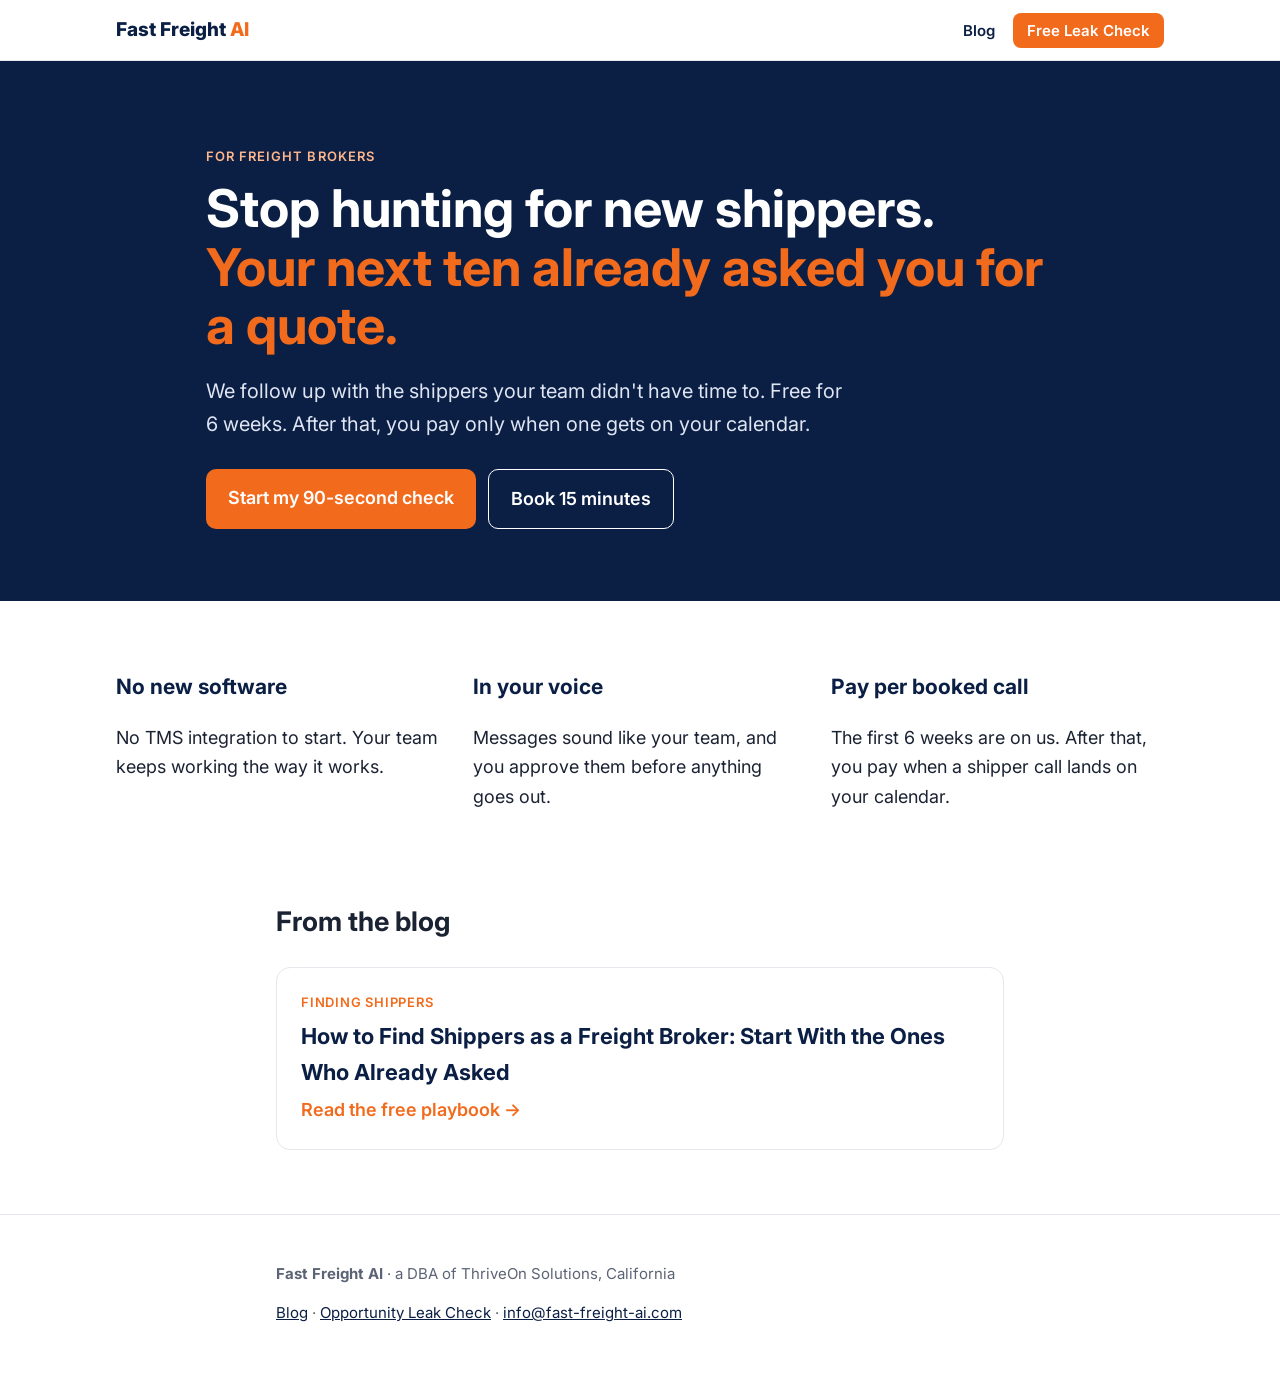
==== index.html @ fddb3cd6 "Add home page" ====
<!doctype html>
<html lang="en"><head>
<meta charset="utf-8"><meta name="viewport" content="width=device-width,initial-scale=1">
<title>Fast Freight AI | Win back the shippers who already asked</title>
<meta name="description" content="Stop hunting for new shippers. Fast Freight AI follows up with the quotes your team didn't have time to. Free for 6 weeks.">
<link rel="canonical" href="https://fast-freight-ai.com/">
<meta property="og:title" content="Fast Freight AI | Win back the shippers who already asked"><meta property="og:description" content="Stop hunting for new shippers. Fast Freight AI follows up with the quotes your team didn't have time to. Free for 6 weeks.">
<meta property="og:url" content="https://fast-freight-ai.com/"><meta property="og:type" content="website">
<meta property="og:image" content="https://fast-freight-ai.com/img/adriana-headshot.jpg">
<link rel="preconnect" href="https://fonts.googleapis.com"><link rel="preconnect" href="https://fonts.gstatic.com" crossorigin>
<link href="https://fonts.googleapis.com/css2?family=Inter:wght@400;600;800&display=swap" rel="stylesheet">
<link rel="stylesheet" href="/assets/style.css">
<script type="application/ld+json">{"@context": "https://schema.org", "@type": "Organization", "name": "Fast Freight AI", "legalName": "ThriveOn Solutions", "url": "https://fast-freight-ai.com", "email": "info@fast-freight-ai.com"}</script>
</head><body>
<header class="nav"><div class="wrap nav-in">
<a class="brand" href="/">Fast Freight <span>AI</span></a>
<nav><a href="/blog/">Blog</a><a class="btn-sm" href="https://recovery-challenge-prop.netlify.app/?utm_source=site&utm_medium=organic&utm_campaign=nav">Free Leak Check</a></nav>
</div></header>
<main>
<section class="hero"><div class="wrap">
<p class="eyebrow">For freight brokers</p>
<h1>Stop hunting for new shippers.<br><span>Your next ten already asked you for a quote.</span></h1>
<p class="lead">We follow up with the shippers your team didn't have time to. Free for 6 weeks. After that, you pay only when one gets on your calendar.</p>
<div class="ctas"><a class="btn" href="https://recovery-challenge-prop.netlify.app/?utm_source=site&utm_medium=organic&utm_campaign=home-hero">Start my 90-second check</a>
<a class="btn ghost" href="https://calendly.com/fast-freight-ai/15-min-freight-recovery-call-fast-freight-ai">Book 15 minutes</a></div>
</div></section>
<section class="wrap three">
<div><h3>No new software</h3><p>No TMS integration to start. Your team keeps working the way it works.</p></div>
<div><h3>In your voice</h3><p>Messages sound like your team, and you approve them before anything goes out.</p></div>
<div><h3>Pay per booked call</h3><p>The first 6 weeks are on us. After that, you pay when a shipper call lands on your calendar.</p></div>
</section>
<section class="wrap latest"><h2>From the blog</h2>
<a class="card" href="/blog/how-to-find-shippers-freight-broker/"><p class="tag">Finding shippers</p><h2>How to Find Shippers as a Freight Broker: Start With the Ones Who Already Asked</h2><span>Read the free playbook →</span></a>
</section></main>
<footer class="foot"><div class="wrap">
<p><strong>Fast Freight AI</strong> · a DBA of ThriveOn Solutions, California</p>
<p><a href="/blog/">Blog</a> · <a href="https://recovery-challenge-prop.netlify.app/?utm_source=site&utm_medium=organic&utm_campaign=footer">Opportunity Leak Check</a> · <a href="mailto:info@fast-freight-ai.com">info@fast-freight-ai.com</a></p>
</div></footer>
</body></html>
---- assets/style.css ----
:root{--navy:#0b1f45;--orange:#f26b1d;--ink:#1b2333;--muted:#5b6475;--line:#e6e8ee;--bg:#fff;--soft:#f6f7fa}
*{box-sizing:border-box}body{margin:0;font-family:Inter,system-ui,sans-serif;color:var(--ink);background:var(--bg);line-height:1.65;font-size:18px}
a{color:var(--navy)}.wrap{max-width:760px;margin:0 auto;padding:0 16px}
.nav{border-bottom:1px solid var(--line);background:#fff;position:sticky;top:0;z-index:5}.nav-in{display:flex;justify-content:space-between;align-items:center;height:60px;max-width:1080px}
.brand{font-weight:800;text-decoration:none;color:var(--navy);font-size:19px}.brand span{color:var(--orange)}
nav a{margin-left:18px;text-decoration:none;font-weight:600;font-size:15px}.btn-sm{background:var(--orange);color:#fff!important;padding:8px 14px;border-radius:8px}
.hero{background:var(--navy);color:#fff;padding:72px 0}.hero .wrap{max-width:900px}.hero h1{font-size:clamp(30px,5vw,52px);line-height:1.12;margin:.2em 0}.hero h1 span{color:var(--orange)}
.hero.small{background:none;color:var(--ink);padding:48px 0 16px}.hero.small h1{font-size:38px}
.eyebrow{text-transform:uppercase;letter-spacing:.08em;font-size:13px;font-weight:600;color:#ffb68a}.lead{font-size:20px;max-width:640px;color:#dfe5f2}
.ctas{margin-top:28px;display:flex;gap:12px;flex-wrap:wrap}.btn{background:var(--orange);color:#fff;text-decoration:none;font-weight:600;padding:14px 22px;border-radius:10px}.btn.ghost{background:transparent;border:1.5px solid #fff}
.three{display:grid;grid-template-columns:repeat(auto-fit,minmax(200px,1fr));gap:24px;padding:48px 16px;max-width:1080px}.three h3{color:var(--navy);margin-bottom:4px}
.latest{padding-bottom:64px}.cards{padding:16px 0 64px}.card{display:block;border:1px solid var(--line);border-radius:14px;padding:24px;text-decoration:none;color:var(--ink);margin-top:16px}.card:hover{border-color:var(--orange)}
.card h2{font-size:22px;color:var(--navy);margin:.2em 0}.card span{color:var(--orange);font-weight:600}.tag{color:var(--orange);font-weight:600;font-size:13px;text-transform:uppercase;letter-spacing:.06em;margin:0}
.article{padding:32px 16px 64px}.article h1{font-size:clamp(28px,4.5vw,42px);line-height:1.15;color:var(--navy)}.article h2{color:var(--navy);margin-top:2em;font-size:26px}
.crumbs{font-size:14px;color:var(--muted)}.crumbs a{color:var(--muted)}
.byline{display:flex;gap:12px;align-items:center;font-size:15px;color:var(--muted);margin-bottom:28px}.byline img{border-radius:50%}
blockquote{margin:1em 0;padding:14px 18px;background:var(--soft);border-left:4px solid var(--orange);border-radius:0 10px 10px 0}blockquote p{margin:.35em 0}
.table-wrap{overflow-x:auto;margin:1em 0}table{border-collapse:collapse;width:100%;font-size:16px}th,td{border-bottom:1px solid var(--line);padding:10px;text-align:left;vertical-align:top}th{background:var(--soft);color:var(--navy)}
hr{border:0;border-top:1px solid var(--line);margin:40px 0}
.author{display:flex;gap:20px;align-items:flex-start;background:var(--soft);border-radius:14px;padding:24px;margin-top:40px}.author img{border-radius:50%;flex-shrink:0}.label{font-weight:600;color:var(--orange);margin:0;font-size:14px;text-transform:uppercase}
.foot{border-top:1px solid var(--line);padding:32px 0;font-size:15px;color:var(--muted)}
@media(max-width:560px){body{font-size:17px}.author{flex-direction:column}nav a:not(.btn-sm){display:none}}
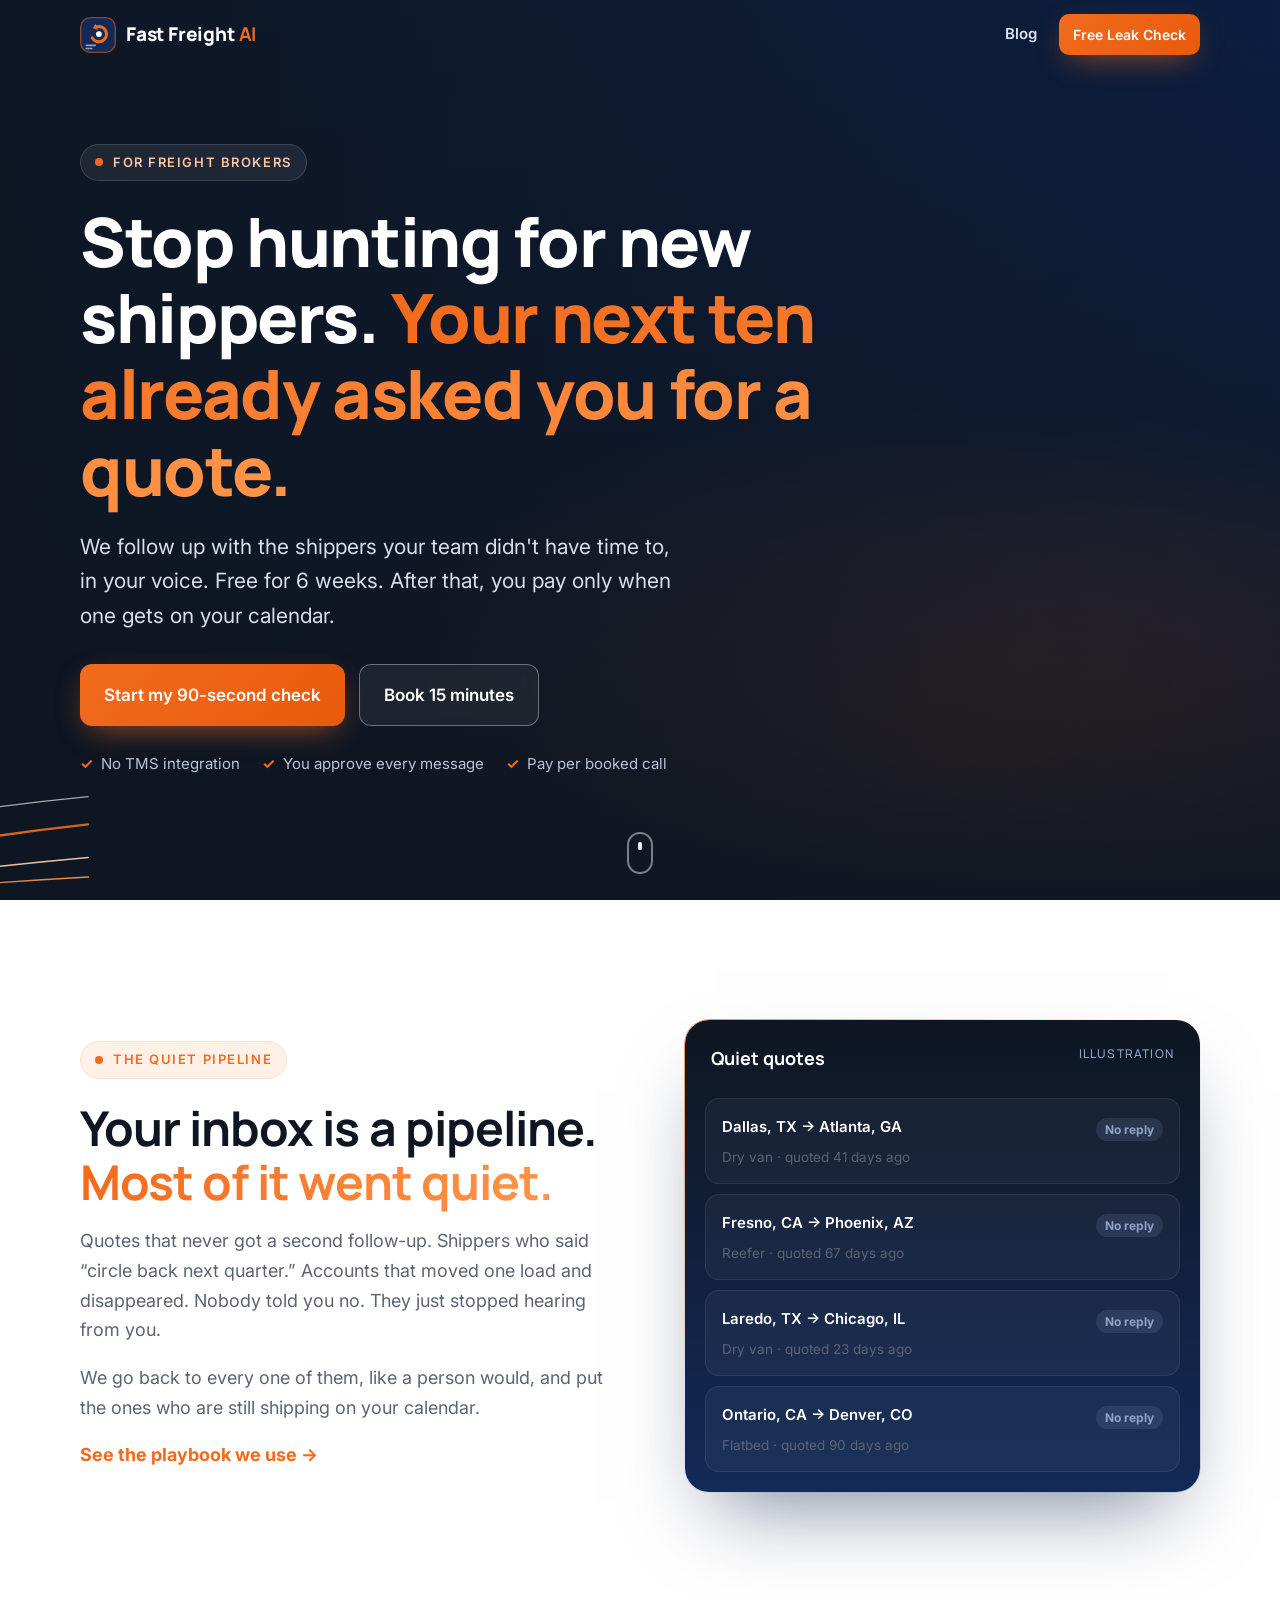
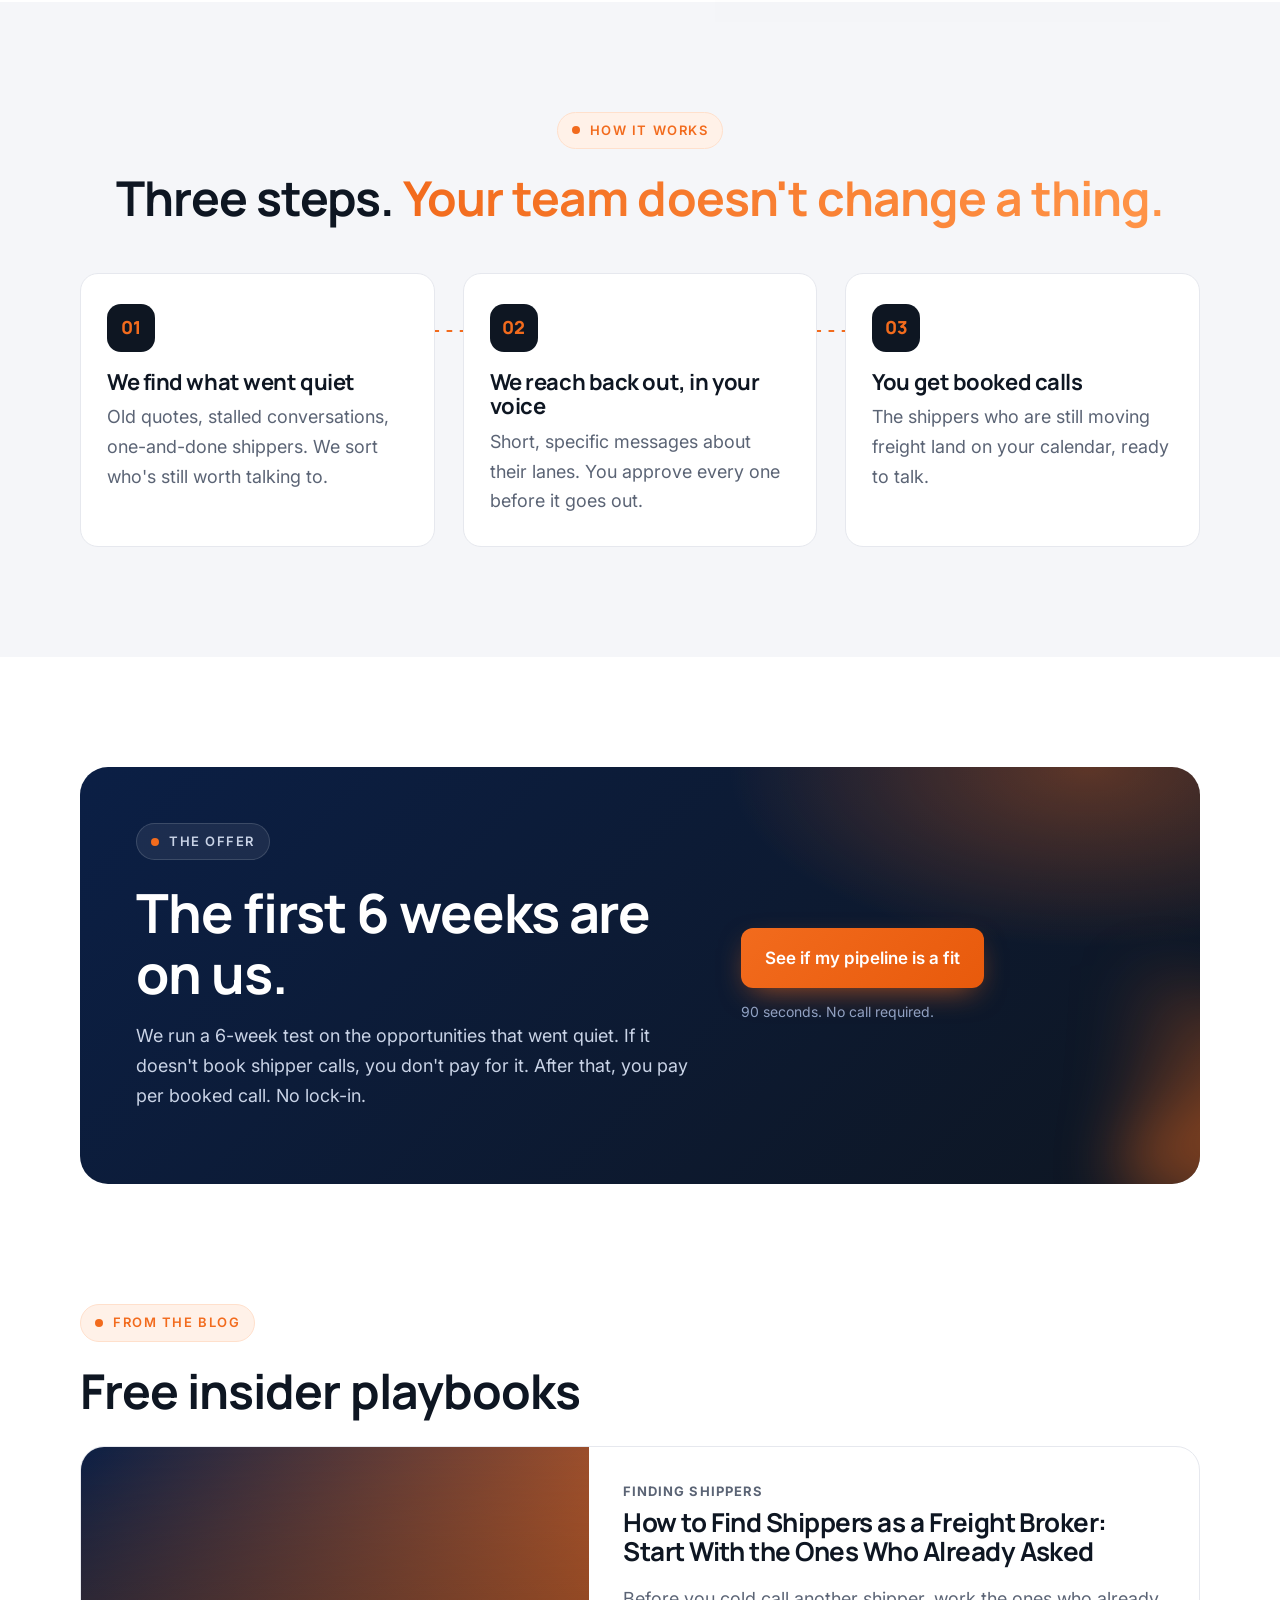
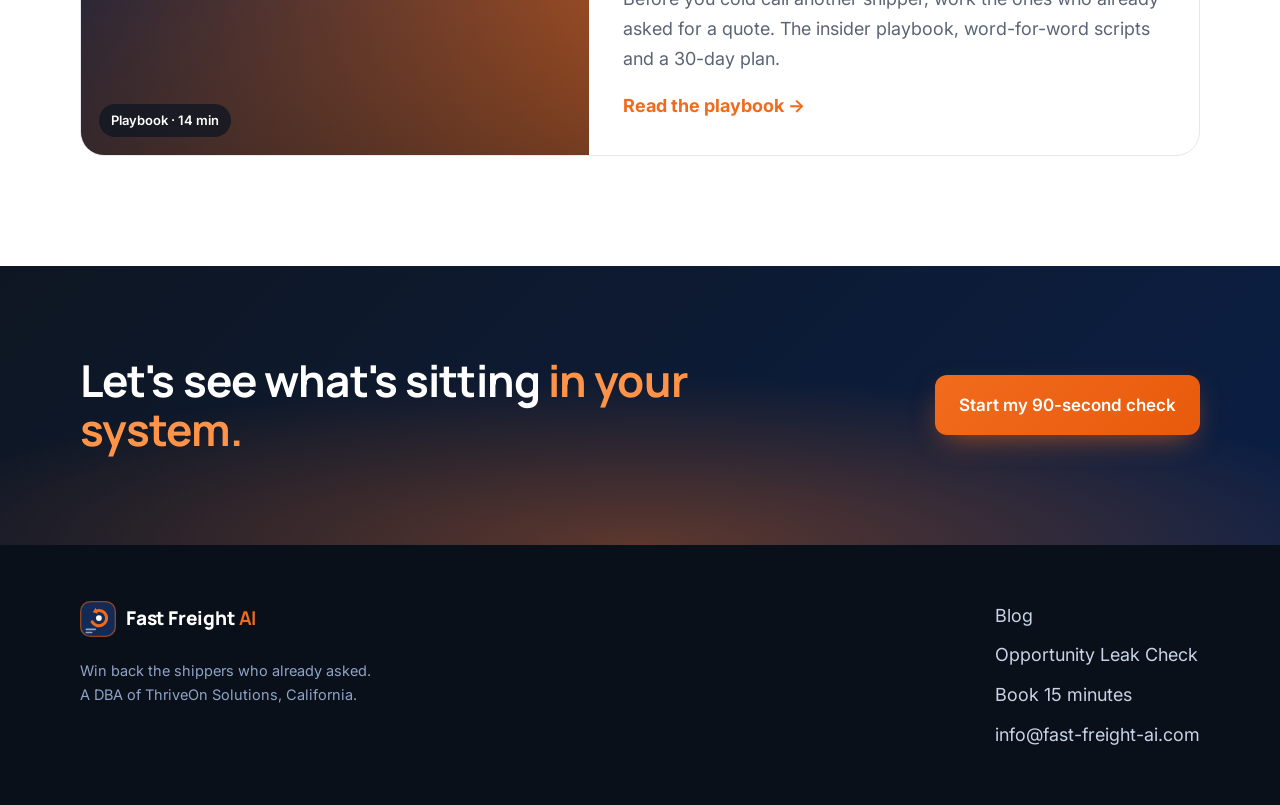
==== commit bba323db: "New home page with motion" ====
--- a/index.html
+++ b/index.html
@@ -2,38 +2,88 @@
 <html lang="en"><head>
 <meta charset="utf-8"><meta name="viewport" content="width=device-width,initial-scale=1">
 <title>Fast Freight AI | Win back the shippers who already asked</title>
-<meta name="description" content="Stop hunting for new shippers. Fast Freight AI follows up with the quotes your team didn't have time to. Free for 6 weeks.">
+<meta name="description" content="Stop hunting for new shippers. Fast Freight AI follows up with the quotes your team didn't have time to, in your voice. Free for 6 weeks.">
 <link rel="canonical" href="https://fast-freight-ai.com/">
-<meta property="og:title" content="Fast Freight AI | Win back the shippers who already asked"><meta property="og:description" content="Stop hunting for new shippers. Fast Freight AI follows up with the quotes your team didn't have time to. Free for 6 weeks.">
+<meta name="theme-color" content="#0E1622">
+<link rel="icon" href="/assets/favicon.svg" type="image/svg+xml">
+<meta property="og:title" content="Fast Freight AI | Win back the shippers who already asked"><meta property="og:description" content="Stop hunting for new shippers. Fast Freight AI follows up with the quotes your team didn't have time to, in your voice. Free for 6 weeks.">
 <meta property="og:url" content="https://fast-freight-ai.com/"><meta property="og:type" content="website">
 <meta property="og:image" content="https://fast-freight-ai.com/img/adriana-headshot.jpg">
 <link rel="preconnect" href="https://fonts.googleapis.com"><link rel="preconnect" href="https://fonts.gstatic.com" crossorigin>
-<link href="https://fonts.googleapis.com/css2?family=Inter:wght@400;600;800&display=swap" rel="stylesheet">
+<link href="https://fonts.googleapis.com/css2?family=Inter:wght@400;500;600&family=Manrope:wght@600;700;800&display=swap" rel="stylesheet">
 <link rel="stylesheet" href="/assets/style.css">
 <script type="application/ld+json">{"@context": "https://schema.org", "@type": "Organization", "name": "Fast Freight AI", "legalName": "ThriveOn Solutions", "url": "https://fast-freight-ai.com", "email": "info@fast-freight-ai.com"}</script>
-</head><body>
-<header class="nav"><div class="wrap nav-in">
-<a class="brand" href="/">Fast Freight <span>AI</span></a>
-<nav><a href="/blog/">Blog</a><a class="btn-sm" href="https://recovery-challenge-prop.netlify.app/?utm_source=site&utm_medium=organic&utm_campaign=nav">Free Leak Check</a></nav>
+</head><body class="is-home">
+<div class="progress" aria-hidden="true"></div>
+<header class="nav"><div class="nav-in">
+<a class="brand" href="/" aria-label="Fast Freight AI home"><svg class="mark" viewBox="0 0 40 40" aria-hidden="true"><rect x=".75" y=".75" width="38.5" height="38.5" rx="10.5" fill="#132A57" stroke="#F26B1D" stroke-opacity=".55" stroke-width="1.5"/><path d="M13.64 23.25 A8.5 8.5 0 1 0 18.09 11.01" fill="none" stroke="#F26B1D" stroke-width="3.4" stroke-linecap="round"/><path d="M14.15 12.45 L17.43 7.42 L19.89 14.19 Z" fill="#F26B1D"/><circle cx="21" cy="19" r="3.2" fill="#fff"/><path d="M7 31.5h10M7 35h6" stroke="#8FA3C7" stroke-width="1.8" stroke-linecap="round"/></svg><span class="word">Fast Freight <b>AI</b></span></a>
+<nav><a href="/blog/">Blog</a><a class="btn btn-sm" href="https://recovery-challenge-prop.netlify.app/?utm_source=site&utm_medium=organic&utm_campaign=nav">Free Leak Check</a></nav>
 </div></header>
-<main>
-<section class="hero"><div class="wrap">
-<p class="eyebrow">For freight brokers</p>
-<h1>Stop hunting for new shippers.<br><span>Your next ten already asked you for a quote.</span></h1>
-<p class="lead">We follow up with the shippers your team didn't have time to. Free for 6 weeks. After that, you pay only when one gets on your calendar.</p>
-<div class="ctas"><a class="btn" href="https://recovery-challenge-prop.netlify.app/?utm_source=site&utm_medium=organic&utm_campaign=home-hero">Start my 90-second check</a>
-<a class="btn ghost" href="https://calendly.com/fast-freight-ai/15-min-freight-recovery-call-fast-freight-ai">Book 15 minutes</a></div>
+<section class="hero">
+<div class="hero-bg" style="--img:url('/.netlify/images?url=/img/hero.png&w=1920&fm=webp&q=70')"></div>
+<svg class="trails" viewBox="0 0 1440 420" preserveAspectRatio="none" aria-hidden="true">
+<path class="t t1" d="M-40 360 C 380 300, 820 330, 1480 250"/><path class="t t2" d="M-40 390 C 420 340, 900 360, 1480 300"/>
+<path class="t t3" d="M-40 405 C 460 370, 980 395, 1480 350"/><path class="t t4" d="M-40 330 C 360 280, 760 300, 1480 210"/>
+</svg>
+<div class="hero-in wrap-wide">
+<p class="eyebrow"><span class="dot"></span>For freight brokers</p>
+<h1 class="split">Stop hunting for new shippers. <span class="hl">Your next ten already asked you for a quote.</span></h1>
+<p class="lead reveal">We follow up with the shippers your team didn't have time to, in your voice. Free for 6 weeks. After that, you pay only when one gets on your calendar.</p>
+<div class="ctas reveal"><a class="btn btn-lg" href="https://recovery-challenge-prop.netlify.app/?utm_source=site&utm_medium=organic&utm_campaign=home-hero">Start my 90-second check</a>
+<a class="btn btn-ghost btn-lg" href="https://calendly.com/fast-freight-ai/15-min-freight-recovery-call-fast-freight-ai">Book 15 minutes</a></div>
+<ul class="trust reveal"><li>No TMS integration</li><li>You approve every message</li><li>Pay per booked call</li></ul>
+</div>
+<a class="scroll-cue" href="#quiet" aria-label="Scroll"><span></span></a>
+</section>
+
+<section id="quiet" class="quiet wrap-wide">
+<div class="quiet-copy reveal">
+<p class="eyebrow dark"><span class="dot"></span>The quiet pipeline</p>
+<h2>Your inbox is a pipeline. <span class="hl">Most of it went quiet.</span></h2>
+<p>Quotes that never got a second follow-up. Shippers who said “circle back next quarter.” Accounts that moved one load and disappeared. Nobody told you no. They just stopped hearing from you.</p>
+<p>We go back to every one of them, like a person would, and put the ones who are still shipping on your calendar.</p>
+<a class="link-arrow" href="/blog/how-to-find-shippers-freight-broker/">See the playbook we use <i>→</i></a>
+</div>
+<div class="inbox reveal" aria-label="Illustration: quiet quotes coming back to life">
+<div class="inbox-head"><span>Quiet quotes</span><span class="inbox-note">Illustration</span></div>
+<div class="q"><div class="q-top"><span class="q-lane">Dallas, TX → Atlanta, GA</span><span class="q-state"><em class="st-q">No reply</em><em class="st-l">Replied</em></span></div>
+<p class="q-meta">Dry van · quoted 41 days ago</p><p class="q-reply">“Still moving. Send rates.”</p></div><div class="q"><div class="q-top"><span class="q-lane">Fresno, CA → Phoenix, AZ</span><span class="q-state"><em class="st-q">No reply</em><em class="st-l">Replied</em></span></div>
+<p class="q-meta">Reefer · quoted 67 days ago</p><p class="q-reply">“Primary just rejected. Can you cover Thursday?”</p></div><div class="q"><div class="q-top"><span class="q-lane">Laredo, TX → Chicago, IL</span><span class="q-state"><em class="st-q">No reply</em><em class="st-l">Replied</em></span></div>
+<p class="q-meta">Dry van · quoted 23 days ago</p><p class="q-reply">“Bid opens in November. Add us to the list.”</p></div><div class="q"><div class="q-top"><span class="q-lane">Ontario, CA → Denver, CO</span><span class="q-state"><em class="st-q">No reply</em><em class="st-l">Replied</em></span></div>
+<p class="q-meta">Flatbed · quoted 90 days ago</p><p class="q-reply">“We switched. It hasn't gone well.”</p></div>
+</div>
+</section>
+
+<section class="how"><div class="wrap-wide">
+<p class="eyebrow dark center"><span class="dot"></span>How it works</p>
+<h2 class="center reveal">Three steps. <span class="hl">Your team doesn't change a thing.</span></h2>
+<div class="steps">
+<div class="step reveal"><span class="num">01</span><h3>We find what went quiet</h3><p>Old quotes, stalled conversations, one-and-done shippers. We sort who's still worth talking to.</p></div>
+<div class="step reveal"><span class="num">02</span><h3>We reach back out, in your voice</h3><p>Short, specific messages about their lanes. You approve every one before it goes out.</p></div>
+<div class="step reveal"><span class="num">03</span><h3>You get booked calls</h3><p>The shippers who are still moving freight land on your calendar, ready to talk.</p></div>
+<svg class="steps-line" viewBox="0 0 1000 8" preserveAspectRatio="none" aria-hidden="true"><path d="M0 4 H1000"/></svg>
+</div></div></section>
+
+<section class="offer wrap-wide"><div class="offer-card reveal">
+<div><p class="eyebrow"><span class="dot"></span>The offer</p>
+<h2>The first 6 weeks are on us.</h2>
+<p>We run a 6-week test on the opportunities that went quiet. If it doesn't book shipper calls, you don't pay for it. After that, you pay per booked call. No lock-in.</p></div>
+<div class="offer-cta"><a class="btn btn-lg" href="https://recovery-challenge-prop.netlify.app/?utm_source=site&utm_medium=organic&utm_campaign=home-offer">See if my pipeline is a fit</a><span class="muted-light">90 seconds. No call required.</span></div>
 </div></section>
-<section class="wrap three">
-<div><h3>No new software</h3><p>No TMS integration to start. Your team keeps working the way it works.</p></div>
-<div><h3>In your voice</h3><p>Messages sound like your team, and you approve them before anything goes out.</p></div>
-<div><h3>Pay per booked call</h3><p>The first 6 weeks are on us. After that, you pay when a shipper call lands on your calendar.</p></div>
+
+<section class="latest wrap-wide">
+<div class="latest-head reveal"><p class="eyebrow dark"><span class="dot"></span>From the blog</p><h2>Free insider playbooks</h2></div>
+<a class="post-card reveal" href="/blog/how-to-find-shippers-freight-broker/"><div class="post-card-img" style="--img:url('/.netlify/images?url=/img/hero.png&w=900&fm=webp&q=65')"><span class="pill">Playbook · 14 min</span></div>
+<div class="post-card-body"><p class="tag">Finding shippers</p><h2>How to Find Shippers as a Freight Broker: Start With the Ones Who Already Asked</h2><p>Before you cold call another shipper, work the ones who already asked for a quote. The insider playbook, word-for-word scripts and a 30-day plan.</p><span class="more">Read the playbook <i>→</i></span></div></a>
 </section>
-<section class="wrap latest"><h2>From the blog</h2>
-<a class="card" href="/blog/how-to-find-shippers-freight-broker/"><p class="tag">Finding shippers</p><h2>How to Find Shippers as a Freight Broker: Start With the Ones Who Already Asked</h2><span>Read the free playbook →</span></a>
-</section></main>
-<footer class="foot"><div class="wrap">
-<p><strong>Fast Freight AI</strong> · a DBA of ThriveOn Solutions, California</p>
-<p><a href="/blog/">Blog</a> · <a href="https://recovery-challenge-prop.netlify.app/?utm_source=site&utm_medium=organic&utm_campaign=footer">Opportunity Leak Check</a> · <a href="mailto:info@fast-freight-ai.com">info@fast-freight-ai.com</a></p>
+
+<section class="cta-band"><div class="wrap-wide cta-in reveal">
+<h2>Let's see what's sitting <span>in your system.</span></h2>
+<a class="btn btn-lg" href="https://recovery-challenge-prop.netlify.app/?utm_source=site&utm_medium=organic&utm_campaign=home-bottom">Start my 90-second check</a>
+</div></section>
+<footer class="foot"><div class="wrap-wide foot-in">
+<div><a class="brand" href="/" aria-label="Fast Freight AI home"><svg class="mark" viewBox="0 0 40 40" aria-hidden="true"><rect x=".75" y=".75" width="38.5" height="38.5" rx="10.5" fill="#132A57" stroke="#F26B1D" stroke-opacity=".55" stroke-width="1.5"/><path d="M13.64 23.25 A8.5 8.5 0 1 0 18.09 11.01" fill="none" stroke="#F26B1D" stroke-width="3.4" stroke-linecap="round"/><path d="M14.15 12.45 L17.43 7.42 L19.89 14.19 Z" fill="#F26B1D"/><circle cx="21" cy="19" r="3.2" fill="#fff"/><path d="M7 31.5h10M7 35h6" stroke="#8FA3C7" stroke-width="1.8" stroke-linecap="round"/></svg><span class="word">Fast Freight <b>AI</b></span></a><p class="muted">Win back the shippers who already asked.<br>A DBA of ThriveOn Solutions, California.</p></div>
+<div class="foot-links"><a href="/blog/">Blog</a><a href="https://recovery-challenge-prop.netlify.app/?utm_source=site&utm_medium=organic&utm_campaign=footer">Opportunity Leak Check</a><a href="https://calendly.com/fast-freight-ai/15-min-freight-recovery-call-fast-freight-ai">Book 15 minutes</a><a href="mailto:info@fast-freight-ai.com">info@fast-freight-ai.com</a></div>
 </div></footer>
+<script src="/assets/site.js" defer></script>
 </body></html>
--- a/assets/style.css
+++ b/assets/style.css
@@ -1,22 +1,98 @@
-:root{--navy:#0b1f45;--orange:#f26b1d;--ink:#1b2333;--muted:#5b6475;--line:#e6e8ee;--bg:#fff;--soft:#f6f7fa}
-*{box-sizing:border-box}body{margin:0;font-family:Inter,system-ui,sans-serif;color:var(--ink);background:var(--bg);line-height:1.65;font-size:18px}
-a{color:var(--navy)}.wrap{max-width:760px;margin:0 auto;padding:0 16px}
-.nav{border-bottom:1px solid var(--line);background:#fff;position:sticky;top:0;z-index:5}.nav-in{display:flex;justify-content:space-between;align-items:center;height:60px;max-width:1080px}
-.brand{font-weight:800;text-decoration:none;color:var(--navy);font-size:19px}.brand span{color:var(--orange)}
-nav a{margin-left:18px;text-decoration:none;font-weight:600;font-size:15px}.btn-sm{background:var(--orange);color:#fff!important;padding:8px 14px;border-radius:8px}
-.hero{background:var(--navy);color:#fff;padding:72px 0}.hero .wrap{max-width:900px}.hero h1{font-size:clamp(30px,5vw,52px);line-height:1.12;margin:.2em 0}.hero h1 span{color:var(--orange)}
-.hero.small{background:none;color:var(--ink);padding:48px 0 16px}.hero.small h1{font-size:38px}
-.eyebrow{text-transform:uppercase;letter-spacing:.08em;font-size:13px;font-weight:600;color:#ffb68a}.lead{font-size:20px;max-width:640px;color:#dfe5f2}
-.ctas{margin-top:28px;display:flex;gap:12px;flex-wrap:wrap}.btn{background:var(--orange);color:#fff;text-decoration:none;font-weight:600;padding:14px 22px;border-radius:10px}.btn.ghost{background:transparent;border:1.5px solid #fff}
-.three{display:grid;grid-template-columns:repeat(auto-fit,minmax(200px,1fr));gap:24px;padding:48px 16px;max-width:1080px}.three h3{color:var(--navy);margin-bottom:4px}
-.latest{padding-bottom:64px}.cards{padding:16px 0 64px}.card{display:block;border:1px solid var(--line);border-radius:14px;padding:24px;text-decoration:none;color:var(--ink);margin-top:16px}.card:hover{border-color:var(--orange)}
-.card h2{font-size:22px;color:var(--navy);margin:.2em 0}.card span{color:var(--orange);font-weight:600}.tag{color:var(--orange);font-weight:600;font-size:13px;text-transform:uppercase;letter-spacing:.06em;margin:0}
-.article{padding:32px 16px 64px}.article h1{font-size:clamp(28px,4.5vw,42px);line-height:1.15;color:var(--navy)}.article h2{color:var(--navy);margin-top:2em;font-size:26px}
-.crumbs{font-size:14px;color:var(--muted)}.crumbs a{color:var(--muted)}
-.byline{display:flex;gap:12px;align-items:center;font-size:15px;color:var(--muted);margin-bottom:28px}.byline img{border-radius:50%}
-blockquote{margin:1em 0;padding:14px 18px;background:var(--soft);border-left:4px solid var(--orange);border-radius:0 10px 10px 0}blockquote p{margin:.35em 0}
-.table-wrap{overflow-x:auto;margin:1em 0}table{border-collapse:collapse;width:100%;font-size:16px}th,td{border-bottom:1px solid var(--line);padding:10px;text-align:left;vertical-align:top}th{background:var(--soft);color:var(--navy)}
-hr{border:0;border-top:1px solid var(--line);margin:40px 0}
-.author{display:flex;gap:20px;align-items:flex-start;background:var(--soft);border-radius:14px;padding:24px;margin-top:40px}.author img{border-radius:50%;flex-shrink:0}.label{font-weight:600;color:var(--orange);margin:0;font-size:14px;text-transform:uppercase}
-.foot{border-top:1px solid var(--line);padding:32px 0;font-size:15px;color:var(--muted)}
-@media(max-width:560px){body{font-size:17px}.author{flex-direction:column}nav a:not(.btn-sm){display:none}}
+:root{--ink0:#0E1622;--navy:#0B1F45;--navy2:#132a57;--orange:#F26B1D;--orange2:#FF9448;--text:#1B2333;--muted:#5B6475;--line:#E6E8EE;--soft:#F5F6F9;--r:18px}
+*{box-sizing:border-box}html{scroll-behavior:smooth}body{margin:0;font-family:Inter,system-ui,sans-serif;color:var(--text);background:#fff;line-height:1.65;font-size:18px;-webkit-font-smoothing:antialiased}
+h1,h2,h3{font-family:Manrope,Inter,sans-serif;letter-spacing:-.02em;line-height:1.12}a{color:var(--navy)}img{max-width:100%}
+.wrap{max-width:760px;margin:0 auto;padding:0 20px}.wrap-wide{max-width:1160px;margin:0 auto;padding:0 20px}
+.hl{background:linear-gradient(90deg,var(--orange),var(--orange2));-webkit-background-clip:text;background-clip:text;color:transparent}
+.nav{position:fixed;inset:0 0 auto;z-index:50;transition:background .35s,box-shadow .35s,backdrop-filter .35s}
+.nav-in{max-width:1160px;margin:0 auto;padding:14px 20px;display:flex;justify-content:space-between;align-items:center}
+.nav.solid,.is-post .nav,body:not(.is-home) .nav{background:rgba(14,22,34,.93);backdrop-filter:blur(14px);box-shadow:0 1px 0 rgba(255,255,255,.06)}
+.brand{display:inline-flex;align-items:center;gap:10px;text-decoration:none}.mark{width:36px;height:36px;flex-shrink:0}
+.word{font-family:Manrope,Inter,system-ui,sans-serif;font-weight:800;font-size:19px;color:#fff;letter-spacing:-.01em}.word b{color:var(--orange)}
+nav{display:flex;align-items:center;gap:22px}nav a{color:#DCE3F0;text-decoration:none;font-weight:600;font-size:15px}nav a:hover{color:#fff}
+.btn{position:relative;overflow:hidden;display:inline-flex;align-items:center;gap:8px;background:linear-gradient(135deg,var(--orange),#e85a0c);color:#fff!important;text-decoration:none;font-weight:600;border-radius:12px;padding:12px 18px;box-shadow:0 10px 30px -10px rgba(242,107,29,.7);transition:transform .2s,box-shadow .2s}
+.btn:hover{transform:translateY(-2px);box-shadow:0 16px 36px -10px rgba(242,107,29,.85)}
+.btn:after{content:"";position:absolute;inset:0;background:linear-gradient(110deg,transparent 30%,rgba(255,255,255,.35) 50%,transparent 70%);transform:translateX(-120%);animation:shine 4.5s ease-in-out infinite}
+@keyframes shine{0%,60%{transform:translateX(-120%)}80%,100%{transform:translateX(120%)}}
+.btn-sm{padding:9px 14px;font-size:14px;border-radius:10px}.btn-lg{padding:16px 24px;font-size:17px}
+.btn-ghost{background:rgba(255,255,255,.06);border:1.5px solid rgba(255,255,255,.35);box-shadow:none;backdrop-filter:blur(6px)}.btn-ghost:after{display:none}
+.hero{position:relative;min-height:100svh;display:flex;align-items:center;color:#fff;overflow:hidden;background:radial-gradient(1200px 600px at 75% 85%,rgba(242,107,29,.28),transparent 60%),linear-gradient(180deg,#0B1F45 0%,#0E1622 100%)}
+.hero-bg{position:absolute;inset:-4%;background-image:var(--img);background-size:cover;background-position:center 70%;animation:kb 26s ease-in-out infinite alternate;opacity:.9}
+.hero:before{content:"";position:absolute;inset:0;z-index:1;background:linear-gradient(90deg,rgba(14,22,34,.92) 0%,rgba(14,22,34,.65) 45%,rgba(14,22,34,.15) 100%),linear-gradient(0deg,rgba(14,22,34,.9),transparent 40%)}
+@keyframes kb{from{transform:scale(1.04) translate(0,0)}to{transform:scale(1.14) translate(-2%,-1.5%)}}
+.trails{position:absolute;left:0;right:0;bottom:0;width:100%;height:46%;z-index:1;opacity:.9}
+.t{fill:none;stroke-linecap:round;stroke-width:2.5;stroke-dasharray:140 1400;animation:drive 5.5s linear infinite}
+.t1{stroke:var(--orange);animation-delay:-1s}.t2{stroke:#ffd2b3;stroke-width:1.6;animation-duration:7s;animation-delay:-3s}.t3{stroke:var(--orange2);stroke-width:1.4;animation-duration:6.2s;animation-delay:-4.5s}.t4{stroke:#fff;stroke-width:1.2;opacity:.7;animation-duration:8s}
+@keyframes drive{from{stroke-dashoffset:1540}to{stroke-dashoffset:0}}
+.hero-in{position:relative;z-index:2;width:100%;padding-top:110px;padding-bottom:90px}
+.eyebrow{display:inline-flex;align-items:center;gap:10px;font-size:13px;font-weight:600;letter-spacing:.12em;text-transform:uppercase;color:#FFC39E;background:rgba(255,255,255,.07);border:1px solid rgba(255,255,255,.14);padding:7px 14px;border-radius:999px;margin:0 0 22px}
+.eyebrow.dark{color:var(--orange);background:#FFF1E8;border-color:#FFE0CC}.center{text-align:center}.eyebrow.center{display:flex;width:max-content;margin-left:auto;margin-right:auto}
+.dot{width:8px;height:8px;border-radius:50%;background:var(--orange);box-shadow:0 0 0 0 rgba(242,107,29,.7);animation:pulse 2s infinite}
+@keyframes pulse{70%{box-shadow:0 0 0 10px rgba(242,107,29,0)}100%{box-shadow:0 0 0 0 rgba(242,107,29,0)}}
+.hero h1{font-size:clamp(38px,5.6vw,68px);font-weight:800;max-width:19ch;margin:0 0 22px}
+.split .w{display:inline-block;opacity:0;transform:translateY(24px);filter:blur(6px);transition:opacity .7s,transform .7s cubic-bezier(.2,.7,.2,1),filter .7s}
+.split.go .w{opacity:1;transform:none;filter:none}
+.lead{font-size:clamp(18px,2vw,21px);max-width:600px;color:#D7DEEC}
+.ctas{display:flex;flex-wrap:wrap;gap:14px;margin:30px 0 26px}
+.trust{list-style:none;display:flex;flex-wrap:wrap;gap:10px 22px;padding:0;margin:0;color:#B9C4DA;font-size:15px}.trust li:before{content:"✓";color:var(--orange);font-weight:700;margin-right:8px}
+.scroll-cue{position:absolute;z-index:2;left:50%;bottom:26px;width:26px;height:42px;border:2px solid rgba(255,255,255,.45);border-radius:14px;transform:translateX(-50%)}
+.scroll-cue span{position:absolute;left:50%;top:8px;width:4px;height:8px;margin-left:-2px;border-radius:2px;background:#fff;animation:cue 1.8s infinite}
+@keyframes cue{0%{opacity:0;transform:translateY(0)}40%{opacity:1}100%{opacity:0;transform:translateY(14px)}}
+.reveal{opacity:0;transform:translateY(28px);transition:opacity .8s ease,transform .8s cubic-bezier(.2,.7,.2,1)}.reveal.in{opacity:1;transform:none}
+.quiet{display:grid;grid-template-columns:1.05fr 1fr;gap:64px;align-items:center;padding-top:120px;padding-bottom:110px}
+.quiet h2,.how h2,.latest h2{font-size:clamp(30px,4vw,48px);margin:0 0 18px;color:var(--ink0)}
+.quiet p{color:var(--muted)}.link-arrow{font-weight:700;color:var(--orange);text-decoration:none}.link-arrow i{display:inline-block;transition:transform .2s;font-style:normal}.link-arrow:hover i{transform:translateX(5px)}
+.inbox{background:linear-gradient(180deg,#0E1622,#132a57);border-radius:24px;padding:20px;box-shadow:0 40px 80px -30px rgba(11,31,69,.55);position:relative}
+.inbox:before{content:"";position:absolute;inset:-1px;border-radius:25px;padding:1px;background:linear-gradient(140deg,rgba(242,107,29,.8),transparent 40%,rgba(143,163,199,.4));-webkit-mask:linear-gradient(#000 0 0) content-box,linear-gradient(#000 0 0);-webkit-mask-composite:xor;mask-composite:exclude;pointer-events:none}
+.inbox-head{display:flex;justify-content:space-between;color:#fff;font-weight:700;font-family:Manrope,Inter,system-ui,sans-serif;padding:4px 6px 14px}.inbox-note{font-size:12px;color:#8FA3C7;font-weight:500;text-transform:uppercase;letter-spacing:.1em}
+.q{background:rgba(255,255,255,.04);border:1px solid rgba(255,255,255,.08);border-radius:14px;padding:14px 16px;margin-top:10px;transition:background .6s,border-color .6s,transform .6s}
+.q-top{display:flex;justify-content:space-between;gap:10px;align-items:center}.q-lane{color:#fff;font-weight:600;font-size:15px}
+.q-state em{font-style:normal;font-size:12px;font-weight:700;padding:4px 9px;border-radius:999px;white-space:nowrap}
+.q-state .st-q{background:rgba(143,163,199,.15);color:#8FA3C7}.q-state .st-l{display:none;background:rgba(242,107,29,.18);color:#FFB27F}
+.q-meta{margin:4px 0 0;color:#8FA3C7;font-size:13.5px}.q-reply{max-height:0;overflow:hidden;margin:0;color:#FFD9C2;font-size:14.5px;transition:max-height .6s,margin .6s}
+.q.on{background:rgba(242,107,29,.1);border-color:rgba(242,107,29,.45);transform:translateX(-4px)}.q.on .st-q{display:none}.q.on .st-l{display:inline}.q.on .q-reply{max-height:60px;margin-top:8px}
+.how{background:var(--soft);padding:110px 0}.steps{position:relative;display:grid;grid-template-columns:repeat(3,1fr);gap:28px;margin-top:48px}
+.step{position:relative;z-index:1;background:#fff;border:1px solid var(--line);border-radius:var(--r);padding:30px 26px;transition:transform .3s,box-shadow .3s}.step:hover{transform:translateY(-6px);box-shadow:0 24px 50px -24px rgba(11,31,69,.35)}
+.step h3{font-size:22px;color:var(--ink0);margin:18px 0 8px}.step p{color:var(--muted);margin:0}
+.num{display:inline-grid;place-items:center;width:48px;height:48px;border-radius:14px;background:var(--ink0);color:var(--orange);font-family:Manrope,Inter,system-ui,sans-serif;font-weight:800}
+.steps-line{position:absolute;top:54px;left:8%;width:84%;height:8px;z-index:0}.steps-line path{stroke:var(--orange);stroke-width:2;stroke-dasharray:6 8;fill:none;animation:dash 1.6s linear infinite}
+@keyframes dash{to{stroke-dashoffset:-28}}
+.offer{padding-top:110px;padding-bottom:40px}
+.offer-card{position:relative;overflow:hidden;display:grid;grid-template-columns:1.4fr 1fr;gap:40px;align-items:center;border-radius:28px;padding:56px;color:#fff;background:radial-gradient(600px 300px at 90% 0%,rgba(242,107,29,.35),transparent 60%),linear-gradient(135deg,#0B1F45,#0E1622)}
+.offer-card:before{content:"";position:absolute;width:420px;height:420px;right:-120px;bottom:-200px;border-radius:50%;background:conic-gradient(from 0deg,transparent,rgba(242,107,29,.55),transparent 40%);animation:spin 9s linear infinite;filter:blur(30px)}
+@keyframes spin{to{transform:rotate(360deg)}}
+.offer-card>*{position:relative}.offer-card h2{font-size:clamp(32px,4.4vw,54px);margin:0 0 14px}.offer-card p{color:#C9D3E6}.offer-cta{display:flex;flex-direction:column;gap:12px;align-items:flex-start}.muted-light{color:#8FA3C7;font-size:14px}
+.latest{padding-top:80px;padding-bottom:110px}.cards{padding-bottom:110px}
+.post-card{display:grid;grid-template-columns:1fr 1.2fr;border:1px solid var(--line);border-radius:24px;overflow:hidden;text-decoration:none;color:var(--text);background:#fff;transition:transform .35s,box-shadow .35s;margin-top:28px}
+.post-card:hover{transform:translateY(-6px);box-shadow:0 30px 60px -30px rgba(11,31,69,.45)}
+.post-card-img{min-height:260px;background:linear-gradient(0deg,rgba(14,22,34,.55),transparent),var(--img) center/cover,linear-gradient(135deg,#0B1F45,#F26B1D);position:relative;transition:transform .6s}.post-card:hover .post-card-img{transform:scale(1.03)}
+.pill{position:absolute;left:18px;bottom:18px;background:rgba(14,22,34,.75);color:#fff;font-size:13px;font-weight:600;padding:6px 12px;border-radius:999px;backdrop-filter:blur(6px)}
+.post-card-body{padding:34px}.post-card h2{font-size:26px;color:var(--ink0);margin:6px 0 10px}.post-card p{color:var(--muted)}
+.tag{color:var(--orange);font-weight:700;font-size:13px;text-transform:uppercase;letter-spacing:.08em;margin:0}.more{font-weight:700;color:var(--orange)}.more i{font-style:normal;display:inline-block;transition:transform .2s}.post-card:hover .more i{transform:translateX(6px)}
+.page-hero{background:radial-gradient(900px 400px at 85% 120%,rgba(242,107,29,.3),transparent 60%),linear-gradient(180deg,#0B1F45,#0E1622);color:#fff;padding:150px 0 90px}
+.page-hero h1{font-size:clamp(34px,5vw,60px);max-width:18ch;margin:0 0 16px}
+.cta-band{background:linear-gradient(135deg,#0E1622,#0B1F45);color:#fff;padding:90px 0;position:relative;overflow:hidden}
+.cta-band:before{content:"";position:absolute;inset:auto -10% -60% -10%;height:120%;background:radial-gradient(closest-side,rgba(242,107,29,.35),transparent);animation:breathe 6s ease-in-out infinite}
+@keyframes breathe{50%{transform:scale(1.15);opacity:.7}}
+.cta-in{position:relative;display:flex;justify-content:space-between;align-items:center;gap:30px;flex-wrap:wrap}.cta-band h2{font-size:clamp(28px,3.6vw,44px);margin:0;max-width:22ch}.cta-band h2 span{color:var(--orange2)}
+.progress{position:fixed;top:0;left:0;height:3px;width:0;background:linear-gradient(90deg,var(--orange),var(--orange2));z-index:60}
+.post-hero{position:relative;color:#fff;padding:150px 0 70px;background:linear-gradient(180deg,#0B1F45,#0E1622);overflow:hidden}
+.post-hero-bg{position:absolute;inset:0;background:linear-gradient(90deg,rgba(14,22,34,.95),rgba(14,22,34,.7)),var(--img) center 70%/cover;animation:kb 30s ease-in-out infinite alternate;opacity:.9}
+.post-hero .wrap{position:relative}.post-hero h1{font-size:clamp(32px,4.8vw,54px);margin:10px 0 24px}
+.crumbs{font-size:14px;color:#8FA3C7}.crumbs a{color:#C9D3E6}.crumbs span{margin:0 6px}
+.byline{display:flex;gap:12px;align-items:center;font-size:15px;color:#C9D3E6}.byline img{border-radius:50%;border:2px solid var(--orange)}
+.post-layout{max-width:1160px;margin:0 auto;padding:56px 20px 80px;display:grid;grid-template-columns:250px minmax(0,760px);gap:56px;justify-content:center}
+.toc{position:sticky;top:96px;align-self:start;font-size:14.5px}.toc p{font-weight:700;font-family:Manrope,Inter,system-ui,sans-serif;color:var(--ink0);margin:0 0 10px}.toc ol{padding-left:18px;margin:0;color:var(--muted)}.toc li{margin:8px 0}.toc a{color:var(--muted);text-decoration:none}.toc a.active,.toc a:hover{color:var(--orange)}
+.article h2{font-size:clamp(26px,3vw,34px);color:var(--ink0);margin:2.2em 0 .6em;scroll-margin-top:90px}
+.article h3{font-size:21px;color:var(--ink0);margin:1.8em 0 .5em;scroll-margin-top:90px}
+.secret{display:flex;flex-direction:column;gap:8px}.secret-tag{align-self:flex-start;font-size:12px;letter-spacing:.12em;text-transform:uppercase;background:var(--ink0);color:var(--orange2);padding:5px 10px;border-radius:8px}
+.quick{background:#FFF4EC;border:1px solid #FFD9C2;border-radius:16px;padding:18px 20px;font-size:18.5px}
+blockquote{margin:1.2em 0;padding:16px 20px;background:var(--soft);border-left:4px solid var(--orange);border-radius:0 14px 14px 0;font-size:17px}blockquote p{margin:.35em 0}
+.table-wrap{overflow-x:auto;margin:1.2em 0;border:1px solid var(--line);border-radius:14px}table{border-collapse:collapse;width:100%;font-size:15.5px}th,td{border-bottom:1px solid var(--line);padding:11px 12px;text-align:left;vertical-align:top}tr:last-child td{border-bottom:0}th{background:var(--ink0);color:#fff;font-weight:600}
+hr{border:0;border-top:1px solid var(--line);margin:48px 0}
+.author{display:flex;gap:22px;align-items:flex-start;background:var(--soft);border-radius:20px;padding:28px;margin-top:48px}.author img{border-radius:50%;flex-shrink:0;border:3px solid var(--orange)}.label{font-weight:700;color:var(--orange);margin:0;font-size:13px;text-transform:uppercase;letter-spacing:.1em}
+.foot{background:#0A1019;color:#C9D3E6;padding:56px 0}.foot-in{display:flex;justify-content:space-between;gap:30px;flex-wrap:wrap}.muted{color:#8FA3C7;font-size:14.5px;margin-top:14px}
+.foot-links{display:flex;flex-direction:column;gap:10px}.foot-links a{color:#C9D3E6;text-decoration:none}.foot-links a:hover{color:#fff}
+@media(max-width:980px){.post-layout{grid-template-columns:1fr}.toc{display:none}}
+@media(max-width:860px){.quiet{grid-template-columns:1fr;gap:40px;padding-top:90px}.steps{grid-template-columns:1fr}.steps-line{display:none}.offer-card{grid-template-columns:1fr;padding:36px 26px}.post-card{grid-template-columns:1fr}.post-card-img{min-height:200px}}
+@media(max-width:560px){body{font-size:17px}nav a:not(.btn){display:none}.word{font-size:17px}.hero-in{padding-top:100px}.author{flex-direction:column}.cta-in{flex-direction:column;align-items:flex-start}}
+@media(prefers-reduced-motion:reduce){*,*:before,*:after{animation:none!important;transition:none!important}.reveal,.split .w{opacity:1!important;transform:none!important;filter:none!important}}
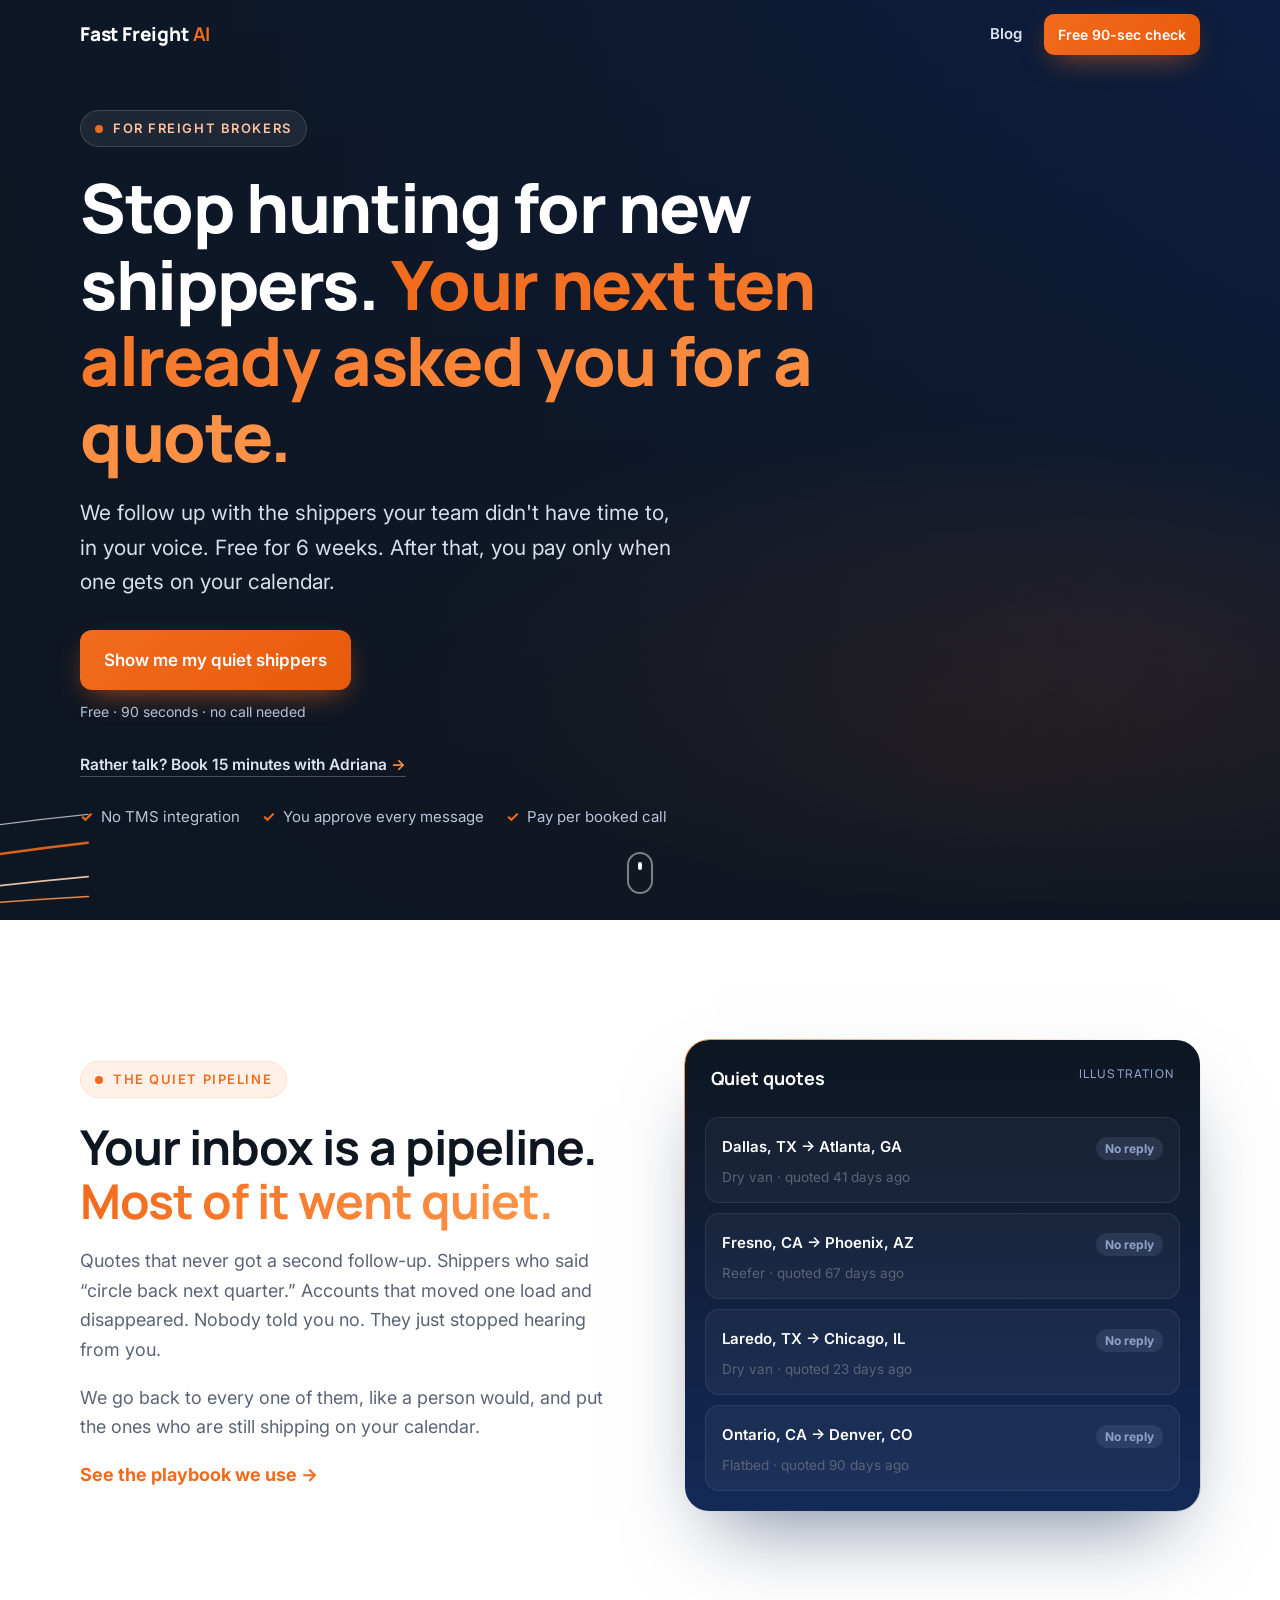
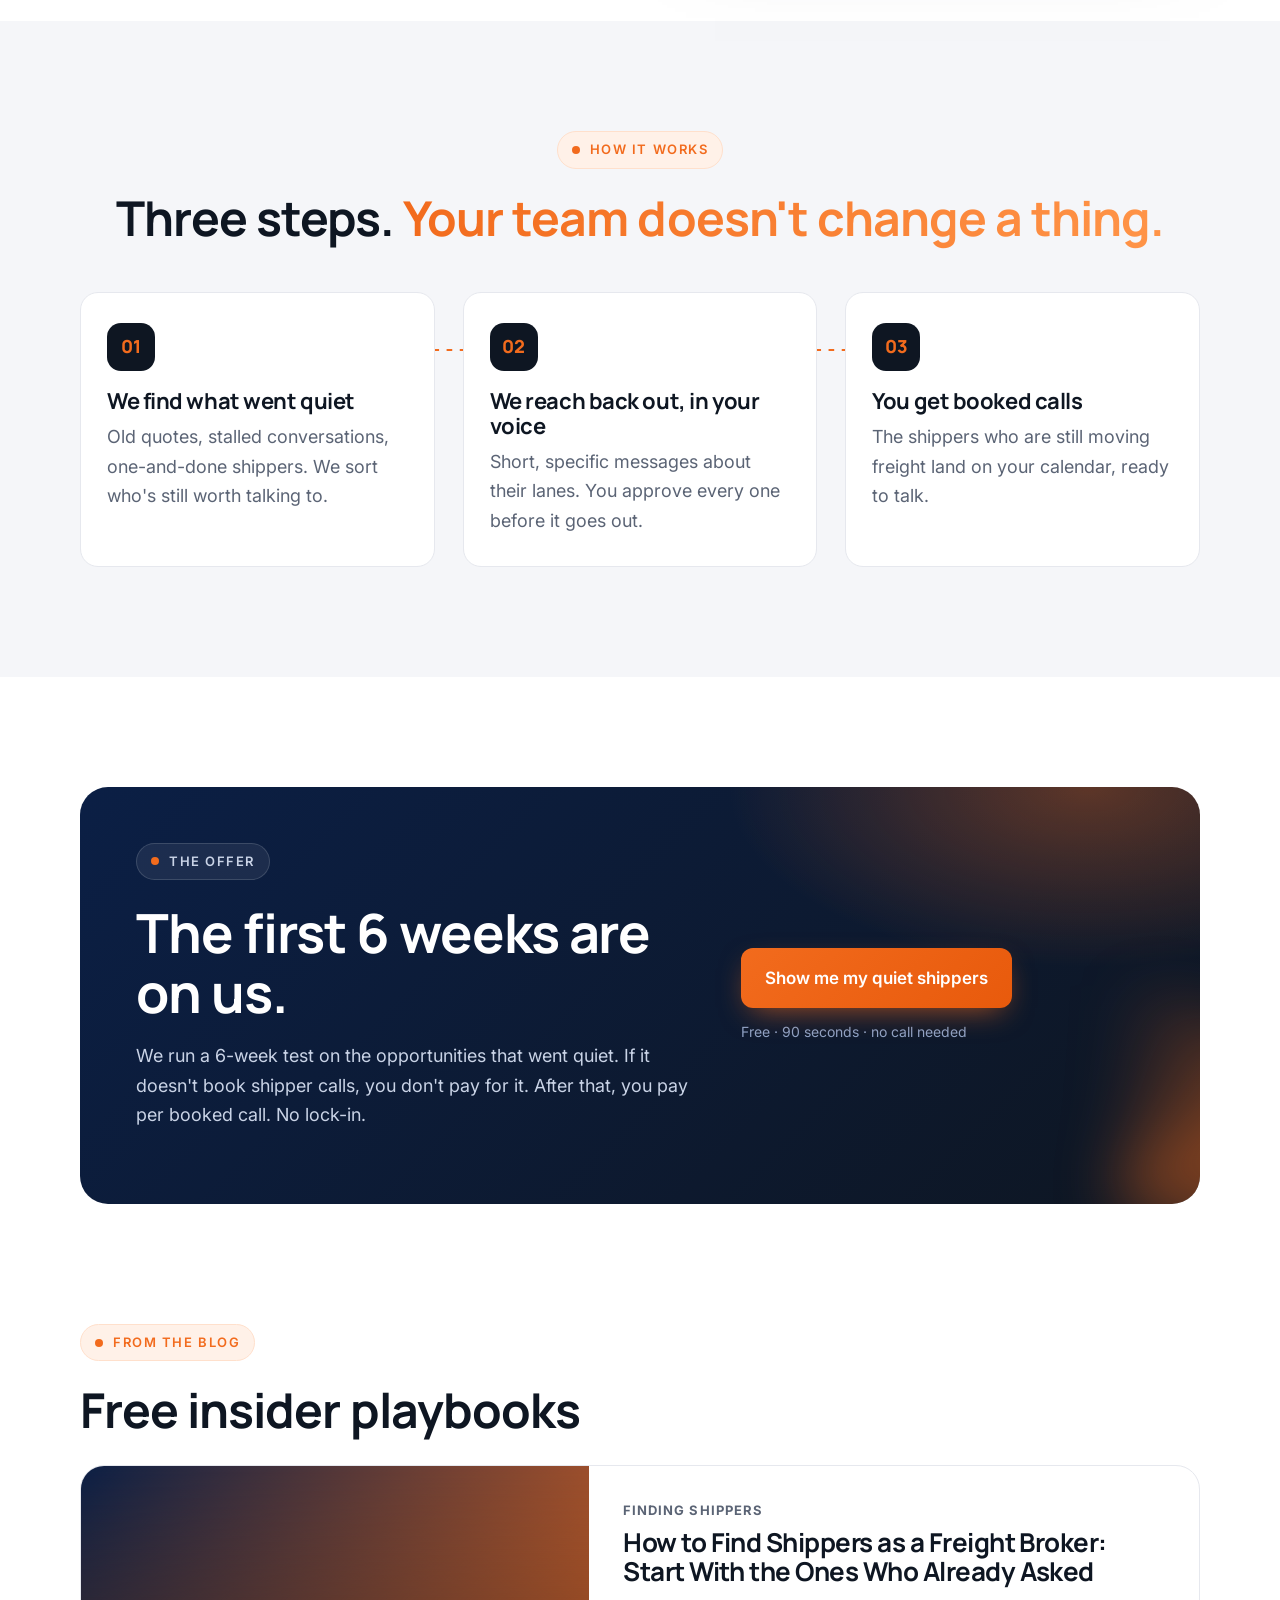
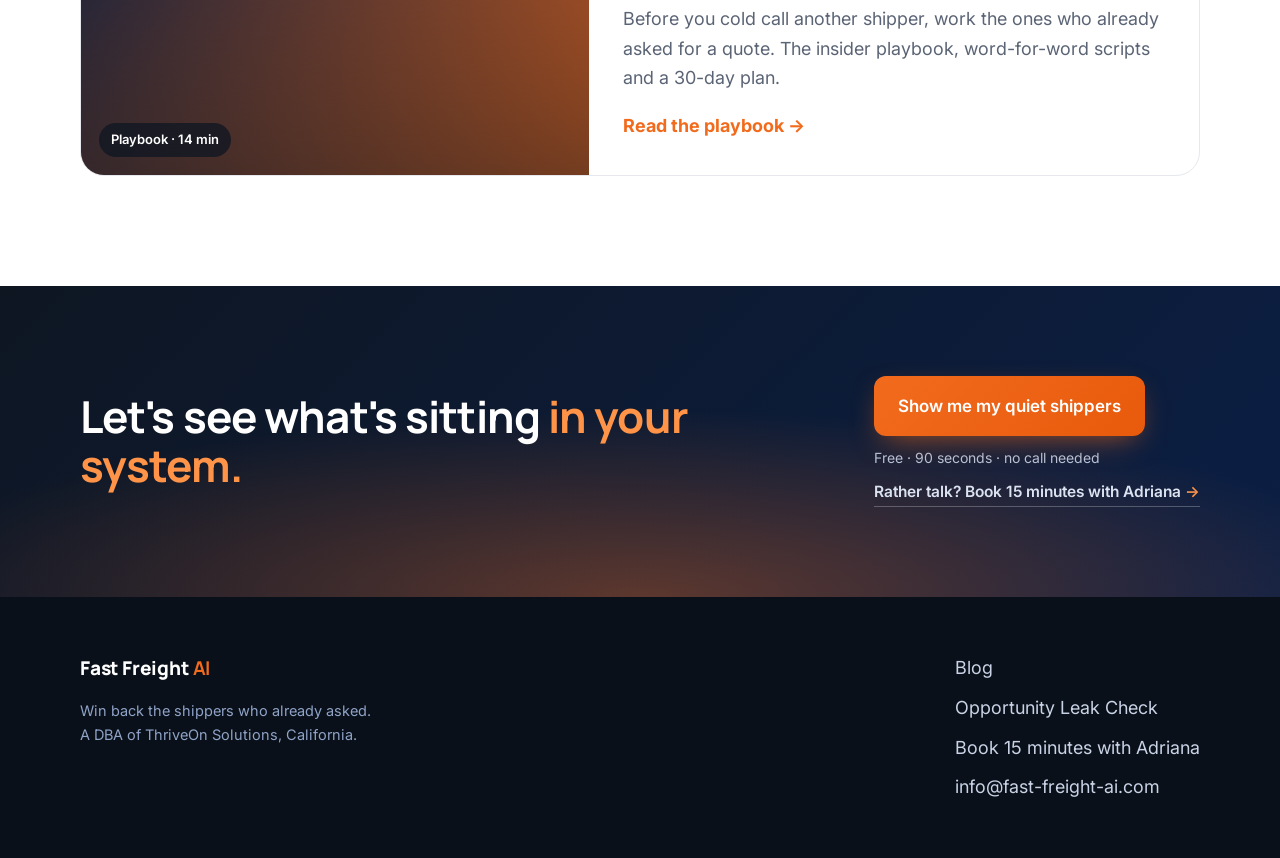
==== commit ea9cef32: "Wordmark only + unified CTA system" ====
--- a/index.html
+++ b/index.html
@@ -12,12 +12,13 @@
 <link rel="preconnect" href="https://fonts.googleapis.com"><link rel="preconnect" href="https://fonts.gstatic.com" crossorigin>
 <link href="https://fonts.googleapis.com/css2?family=Inter:wght@400;500;600&family=Manrope:wght@600;700;800&display=swap" rel="stylesheet">
 <link rel="stylesheet" href="/assets/style.css">
+<link rel="stylesheet" href="/assets/cta.css">
 <script type="application/ld+json">{"@context": "https://schema.org", "@type": "Organization", "name": "Fast Freight AI", "legalName": "ThriveOn Solutions", "url": "https://fast-freight-ai.com", "email": "info@fast-freight-ai.com"}</script>
 </head><body class="is-home">
 <div class="progress" aria-hidden="true"></div>
 <header class="nav"><div class="nav-in">
-<a class="brand" href="/" aria-label="Fast Freight AI home"><svg class="mark" viewBox="0 0 40 40" aria-hidden="true"><rect x=".75" y=".75" width="38.5" height="38.5" rx="10.5" fill="#132A57" stroke="#F26B1D" stroke-opacity=".55" stroke-width="1.5"/><path d="M13.64 23.25 A8.5 8.5 0 1 0 18.09 11.01" fill="none" stroke="#F26B1D" stroke-width="3.4" stroke-linecap="round"/><path d="M14.15 12.45 L17.43 7.42 L19.89 14.19 Z" fill="#F26B1D"/><circle cx="21" cy="19" r="3.2" fill="#fff"/><path d="M7 31.5h10M7 35h6" stroke="#8FA3C7" stroke-width="1.8" stroke-linecap="round"/></svg><span class="word">Fast Freight <b>AI</b></span></a>
-<nav><a href="/blog/">Blog</a><a class="btn btn-sm" href="https://recovery-challenge-prop.netlify.app/?utm_source=site&utm_medium=organic&utm_campaign=nav">Free Leak Check</a></nav>
+<a class="brand" href="/" aria-label="Fast Freight AI home"><span class="word">Fast Freight <b>AI</b></span></a>
+<nav><a href="/blog/">Blog</a><a class="btn btn-sm" href="https://recovery-challenge-prop.netlify.app/?utm_source=site&utm_medium=organic&utm_campaign=nav">Free 90-sec check</a></nav>
 </div></header>
 <section class="hero">
 <div class="hero-bg" style="--img:url('/.netlify/images?url=/img/hero.png&w=1920&fm=webp&q=70')"></div>
@@ -29,8 +30,8 @@
 <p class="eyebrow"><span class="dot"></span>For freight brokers</p>
 <h1 class="split">Stop hunting for new shippers. <span class="hl">Your next ten already asked you for a quote.</span></h1>
 <p class="lead reveal">We follow up with the shippers your team didn't have time to, in your voice. Free for 6 weeks. After that, you pay only when one gets on your calendar.</p>
-<div class="ctas reveal"><a class="btn btn-lg" href="https://recovery-challenge-prop.netlify.app/?utm_source=site&utm_medium=organic&utm_campaign=home-hero">Start my 90-second check</a>
-<a class="btn btn-ghost btn-lg" href="https://calendly.com/fast-freight-ai/15-min-freight-recovery-call-fast-freight-ai">Book 15 minutes</a></div>
+<div class="ctas reveal"><div class="cta-stack"><a class="btn btn-lg" href="https://recovery-challenge-prop.netlify.app/?utm_source=site&utm_medium=organic&utm_campaign=home-hero">Show me my quiet shippers</a><span class="micro">Free · 90 seconds · no call needed</span></div></div>
+<p class="reveal alt-wrap"><a class="alt-link" href="https://calendly.com/fast-freight-ai/15-min-freight-recovery-call-fast-freight-ai">Rather talk? Book 15 minutes with Adriana <i>→</i></a></p>
 <ul class="trust reveal"><li>No TMS integration</li><li>You approve every message</li><li>Pay per booked call</li></ul>
 </div>
 <a class="scroll-cue" href="#quiet" aria-label="Scroll"><span></span></a>
@@ -68,7 +69,7 @@
 <div><p class="eyebrow"><span class="dot"></span>The offer</p>
 <h2>The first 6 weeks are on us.</h2>
 <p>We run a 6-week test on the opportunities that went quiet. If it doesn't book shipper calls, you don't pay for it. After that, you pay per booked call. No lock-in.</p></div>
-<div class="offer-cta"><a class="btn btn-lg" href="https://recovery-challenge-prop.netlify.app/?utm_source=site&utm_medium=organic&utm_campaign=home-offer">See if my pipeline is a fit</a><span class="muted-light">90 seconds. No call required.</span></div>
+<div class="offer-cta"><a class="btn btn-lg" href="https://recovery-challenge-prop.netlify.app/?utm_source=site&utm_medium=organic&utm_campaign=home-offer">Show me my quiet shippers</a><span class="muted-light">Free · 90 seconds · no call needed</span></div>
 </div></section>
 
 <section class="latest wrap-wide">
@@ -79,11 +80,11 @@
 
 <section class="cta-band"><div class="wrap-wide cta-in reveal">
 <h2>Let's see what's sitting <span>in your system.</span></h2>
-<a class="btn btn-lg" href="https://recovery-challenge-prop.netlify.app/?utm_source=site&utm_medium=organic&utm_campaign=home-bottom">Start my 90-second check</a>
+<div class="cta-stack"><a class="btn btn-lg" href="https://recovery-challenge-prop.netlify.app/?utm_source=site&utm_medium=organic&utm_campaign=home-bottom">Show me my quiet shippers</a><span class="micro">Free · 90 seconds · no call needed</span><a class="alt-link" href="https://calendly.com/fast-freight-ai/15-min-freight-recovery-call-fast-freight-ai">Rather talk? Book 15 minutes with Adriana <i>→</i></a></div>
 </div></section>
 <footer class="foot"><div class="wrap-wide foot-in">
-<div><a class="brand" href="/" aria-label="Fast Freight AI home"><svg class="mark" viewBox="0 0 40 40" aria-hidden="true"><rect x=".75" y=".75" width="38.5" height="38.5" rx="10.5" fill="#132A57" stroke="#F26B1D" stroke-opacity=".55" stroke-width="1.5"/><path d="M13.64 23.25 A8.5 8.5 0 1 0 18.09 11.01" fill="none" stroke="#F26B1D" stroke-width="3.4" stroke-linecap="round"/><path d="M14.15 12.45 L17.43 7.42 L19.89 14.19 Z" fill="#F26B1D"/><circle cx="21" cy="19" r="3.2" fill="#fff"/><path d="M7 31.5h10M7 35h6" stroke="#8FA3C7" stroke-width="1.8" stroke-linecap="round"/></svg><span class="word">Fast Freight <b>AI</b></span></a><p class="muted">Win back the shippers who already asked.<br>A DBA of ThriveOn Solutions, California.</p></div>
-<div class="foot-links"><a href="/blog/">Blog</a><a href="https://recovery-challenge-prop.netlify.app/?utm_source=site&utm_medium=organic&utm_campaign=footer">Opportunity Leak Check</a><a href="https://calendly.com/fast-freight-ai/15-min-freight-recovery-call-fast-freight-ai">Book 15 minutes</a><a href="mailto:info@fast-freight-ai.com">info@fast-freight-ai.com</a></div>
+<div><a class="brand" href="/" aria-label="Fast Freight AI home"><span class="word">Fast Freight <b>AI</b></span></a><p class="muted">Win back the shippers who already asked.<br>A DBA of ThriveOn Solutions, California.</p></div>
+<div class="foot-links"><a href="/blog/">Blog</a><a href="https://recovery-challenge-prop.netlify.app/?utm_source=site&utm_medium=organic&utm_campaign=footer">Opportunity Leak Check</a><a href="https://calendly.com/fast-freight-ai/15-min-freight-recovery-call-fast-freight-ai">Book 15 minutes with Adriana</a><a href="mailto:info@fast-freight-ai.com">info@fast-freight-ai.com</a></div>
 </div></footer>
 <script src="/assets/site.js" defer></script>
 </body></html>
--- a/assets/cta.css
+++ b/assets/cta.css
@@ -0,0 +1,2 @@
+.cta-stack{display:flex;flex-direction:column;align-items:flex-start;gap:10px}.micro{font-size:14px;color:#B9C4DA}.alt-wrap{margin:0 0 26px}.alt-link{color:#DCE3F0;font-weight:600;font-size:15.5px;text-decoration:none;border-bottom:1px solid rgba(255,255,255,.25);padding-bottom:2px}.alt-link:hover{color:#fff;border-color:var(--orange)}.alt-link i{font-style:normal;color:var(--orange2)}
+.inline-cta{margin:2em 0;padding:24px 26px;border-radius:18px;color:#fff;background:radial-gradient(400px 200px at 100% 0%,rgba(242,107,29,.35),transparent 60%),linear-gradient(135deg,#0B1F45,#0E1622)}.inline-cta h4{font-family:Manrope,Inter,system-ui,sans-serif;font-size:21px;margin:0 0 6px}.inline-cta p{margin:0 0 16px;color:#C9D3E6;font-size:16.5px}.inline-cta .micro{margin-top:8px}
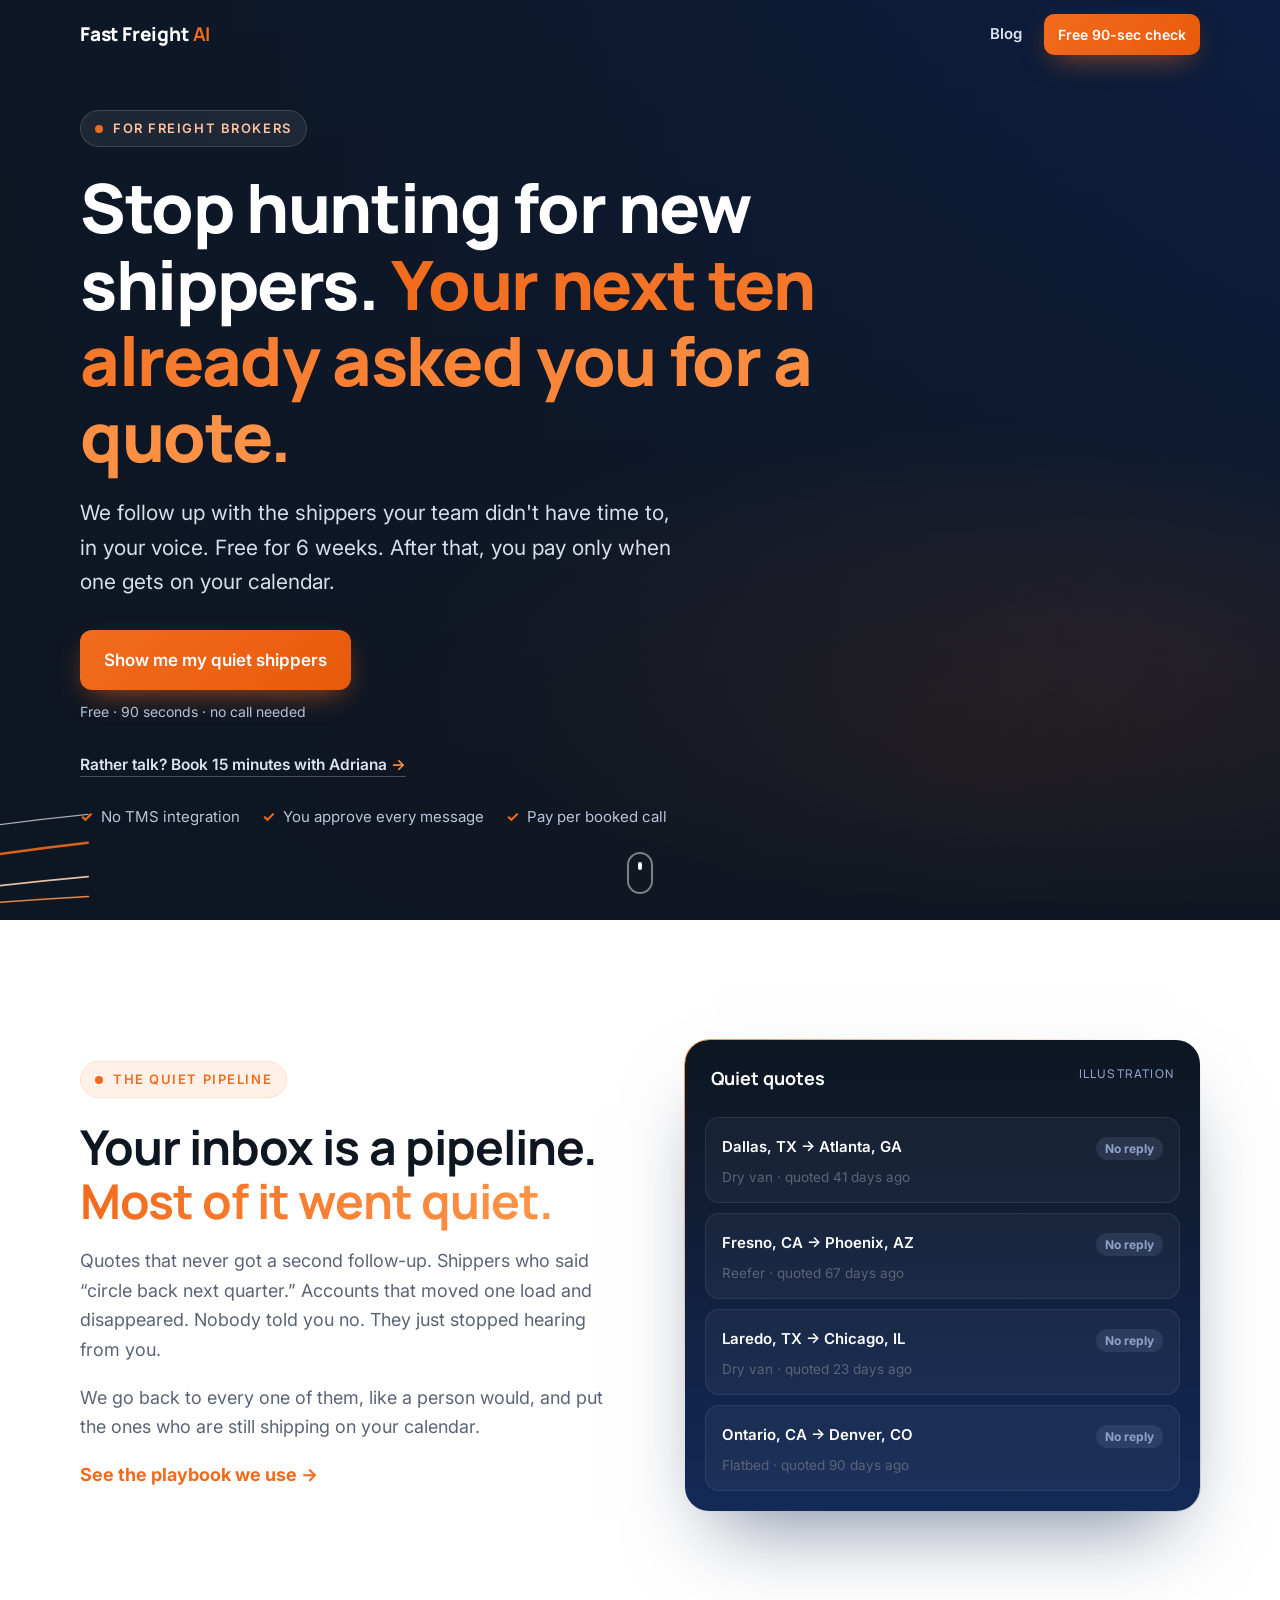
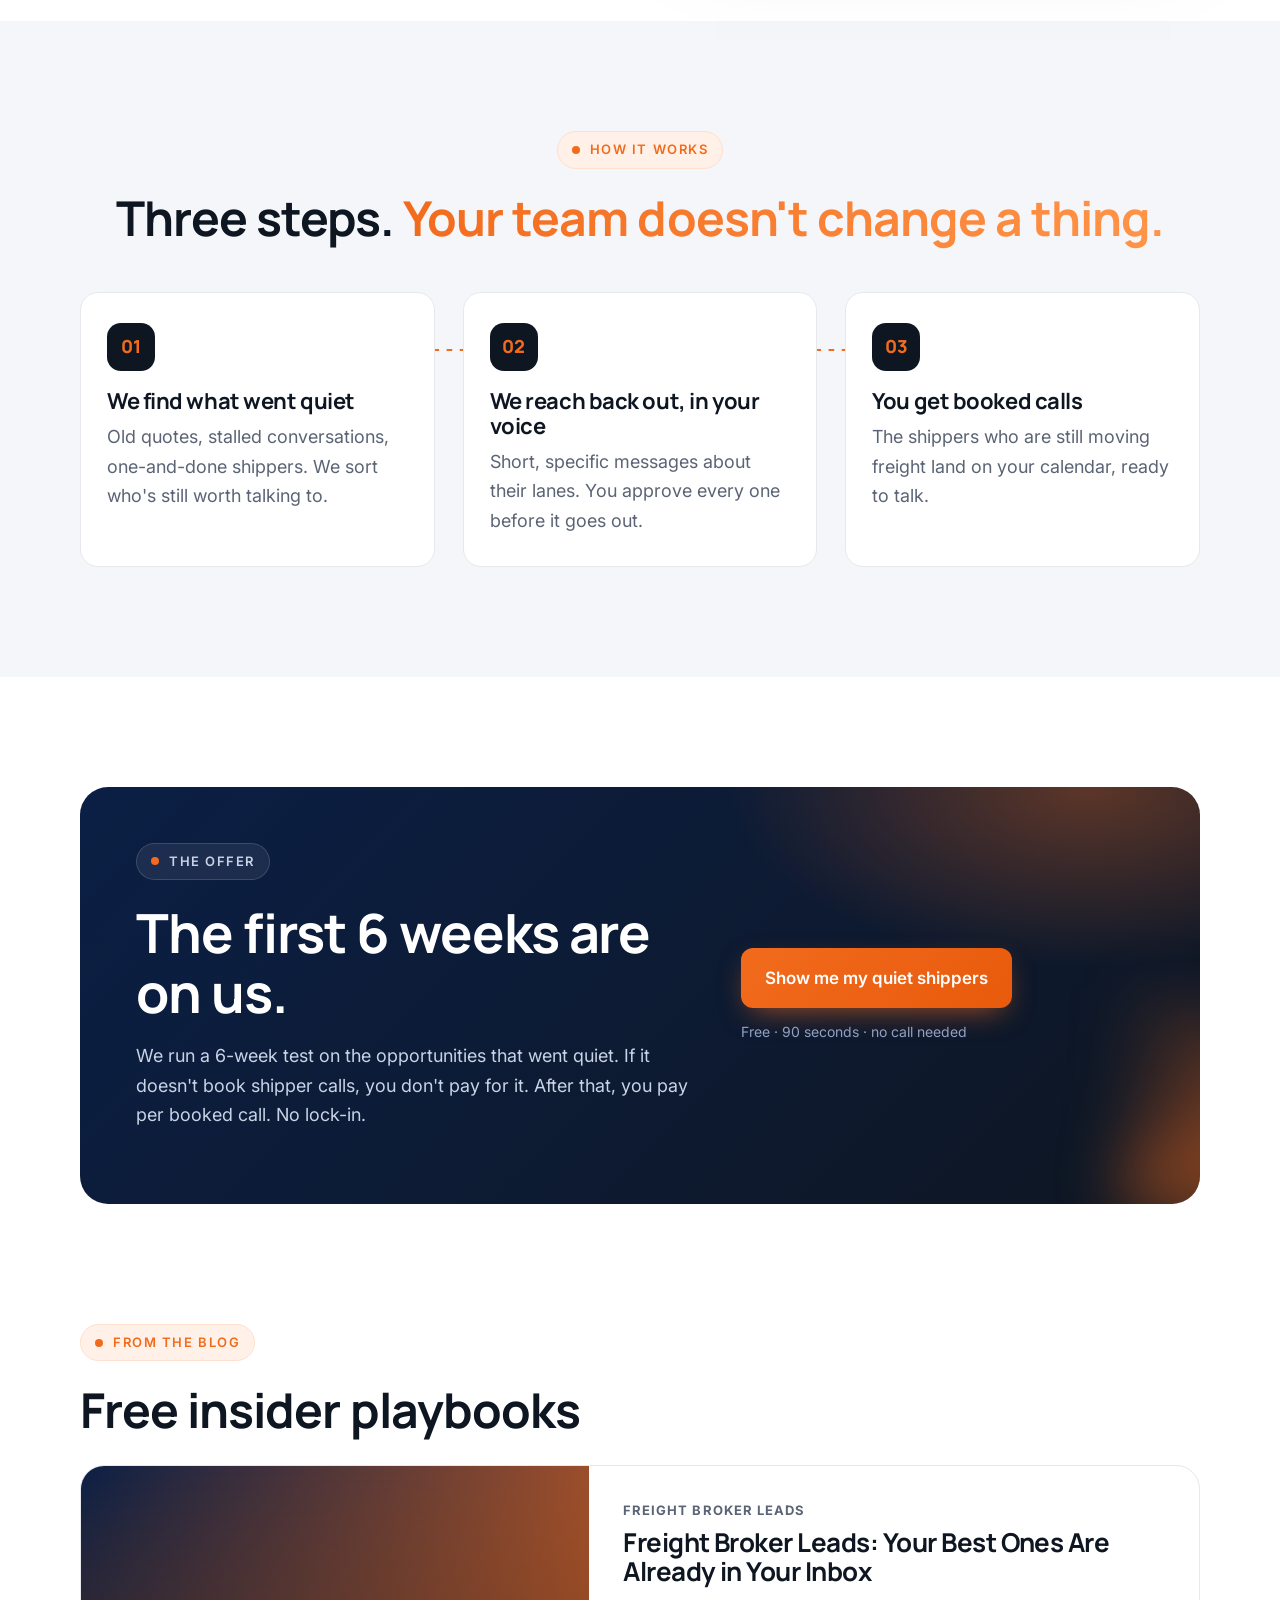
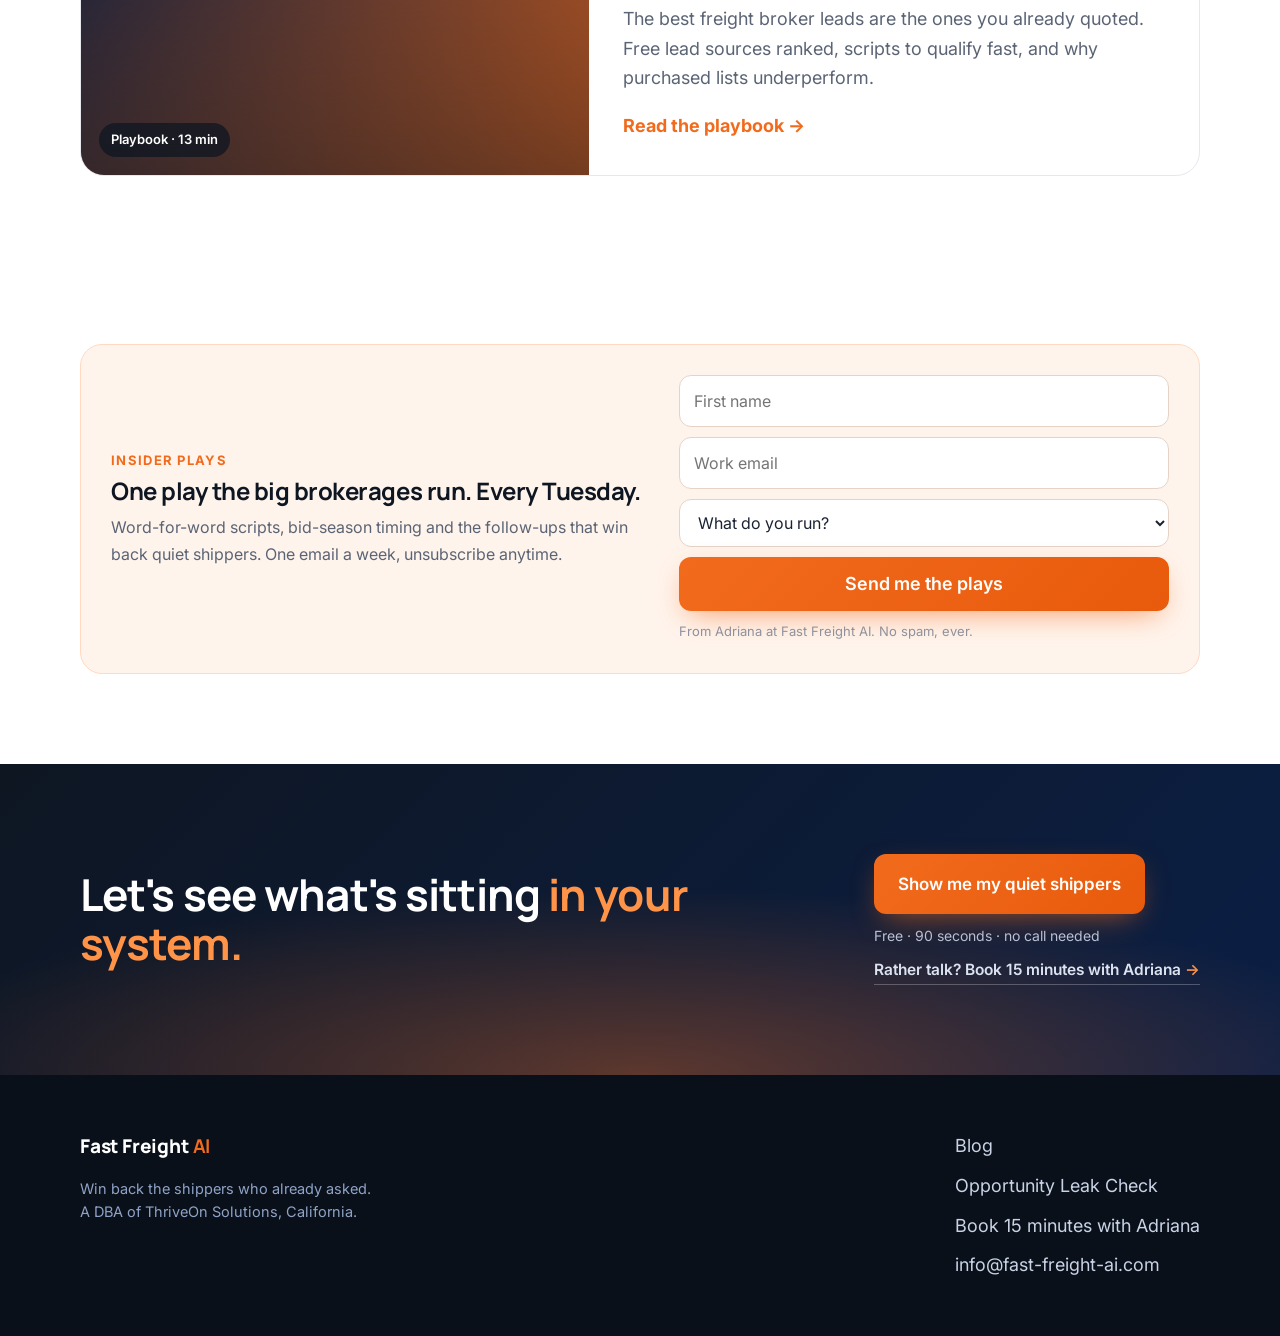
==== commit 1fb3fa5b: "Publish: feature Freight Broker Leads on home page" ====
--- a/index.html
+++ b/index.html
@@ -74,8 +74,8 @@
 
 <section class="latest wrap-wide">
 <div class="latest-head reveal"><p class="eyebrow dark"><span class="dot"></span>From the blog</p><h2>Free insider playbooks</h2></div>
-<a class="post-card reveal" href="/blog/how-to-find-shippers-freight-broker/"><div class="post-card-img" style="--img:url('/.netlify/images?url=/img/hero.png&w=900&fm=webp&q=65')"><span class="pill">Playbook · 14 min</span></div>
-<div class="post-card-body"><p class="tag">Finding shippers</p><h2>How to Find Shippers as a Freight Broker: Start With the Ones Who Already Asked</h2><p>Before you cold call another shipper, work the ones who already asked for a quote. The insider playbook, word-for-word scripts and a 30-day plan.</p><span class="more">Read the playbook <i>→</i></span></div></a>
+<a class="post-card reveal" href="/blog/freight-broker-leads/"><div class="post-card-img" style="--img:url('/.netlify/images?url=/img/hero.png&w=900&fm=webp&q=65')"><span class="pill">Playbook · 13 min</span></div>
+<div class="post-card-body"><p class="tag">Freight broker leads</p><h2>Freight Broker Leads: Your Best Ones Are Already in Your Inbox</h2><p>The best freight broker leads are the ones you already quoted. Free lead sources ranked, scripts to qualify fast, and why purchased lists underperform.</p><span class="more">Read the playbook <i>→</i></span></div></a>
 </section>
 
 <section class="cta-band"><div class="wrap-wide cta-in reveal">
--- a/assets/cta.css
+++ b/assets/cta.css
@@ -1,2 +1,5 @@
 .cta-stack{display:flex;flex-direction:column;align-items:flex-start;gap:10px}.micro{font-size:14px;color:#B9C4DA}.alt-wrap{margin:0 0 26px}.alt-link{color:#DCE3F0;font-weight:600;font-size:15.5px;text-decoration:none;border-bottom:1px solid rgba(255,255,255,.25);padding-bottom:2px}.alt-link:hover{color:#fff;border-color:var(--orange)}.alt-link i{font-style:normal;color:var(--orange2)}
 .inline-cta{margin:2em 0;padding:24px 26px;border-radius:18px;color:#fff;background:radial-gradient(400px 200px at 100% 0%,rgba(242,107,29,.35),transparent 60%),linear-gradient(135deg,#0B1F45,#0E1622)}.inline-cta h4{font-family:Manrope,Inter,system-ui,sans-serif;font-size:21px;margin:0 0 6px}.inline-cta p{margin:0 0 16px;color:#C9D3E6;font-size:16.5px}.inline-cta .micro{margin-top:8px}
+.subscribe{display:grid;grid-template-columns:1.1fr 1fr;gap:28px;align-items:center;margin:48px 0 0;padding:30px;border-radius:22px;background:#FFF4EC;border:1px solid #FFD9C2}.sub-wrap{padding-top:10px;padding-bottom:90px}.subscribe .sub-tag{margin:0;color:var(--orange);font-weight:700;font-size:13px;letter-spacing:.1em;text-transform:uppercase}.subscribe h3{font-family:Manrope,Inter,system-ui,sans-serif;font-size:24px;color:#0E1622;margin:6px 0 8px;line-height:1.2}.subscribe p{margin:0;color:#5B6475;font-size:16px}
+.sub-form{display:flex;flex-direction:column;gap:10px}.sub-form input,.sub-form select{font:inherit;font-size:16px;padding:12px 14px;border:1px solid #E6D3C6;border-radius:12px;background:#fff;color:#1B2333}.sub-form input:focus,.sub-form select:focus{outline:2px solid var(--orange);border-color:transparent}.sub-form .btn{justify-content:center;border:0;cursor:pointer;font:inherit;font-weight:600}.sub-note{font-size:13px!important;color:#8A93A5!important}.hp{position:absolute;left:-9999px}.sub-done h3{margin-top:0}.sub-done .btn{margin-top:14px}
+@media(max-width:860px){.subscribe{grid-template-columns:1fr;padding:24px}}
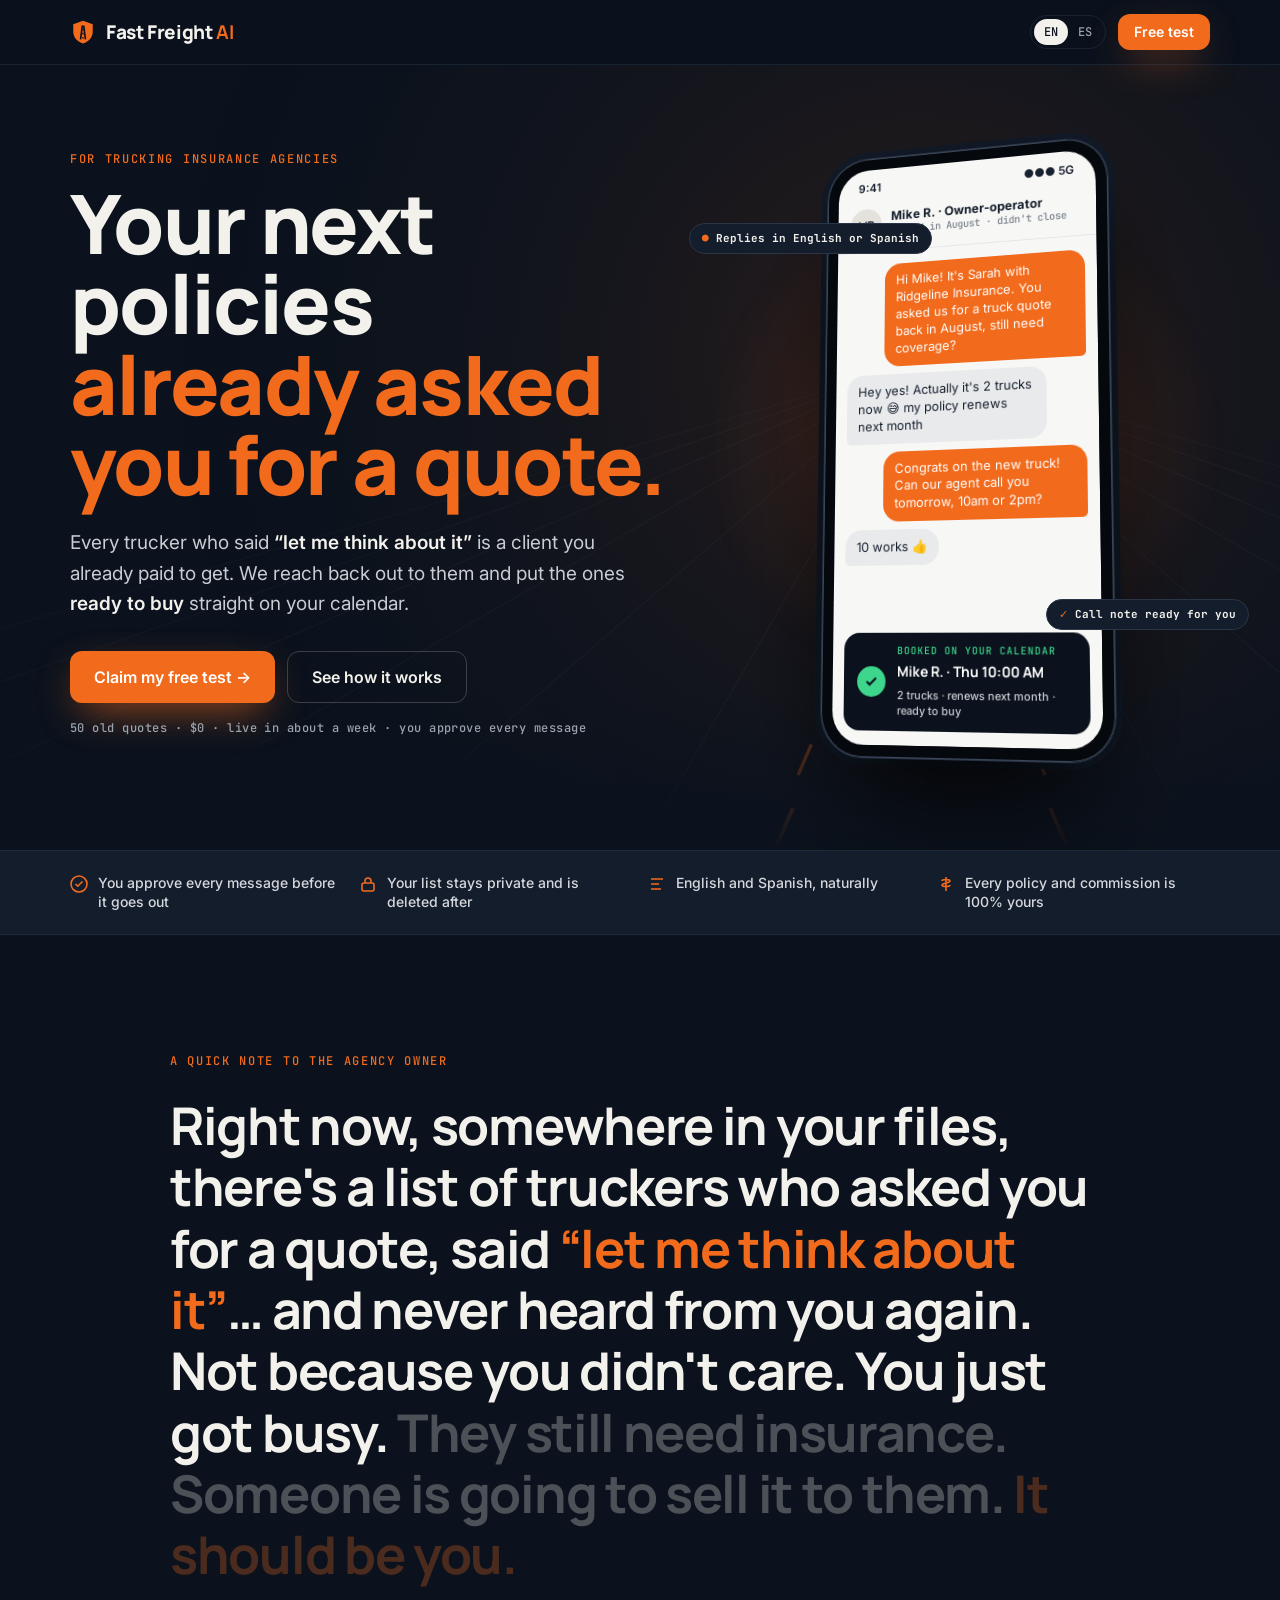
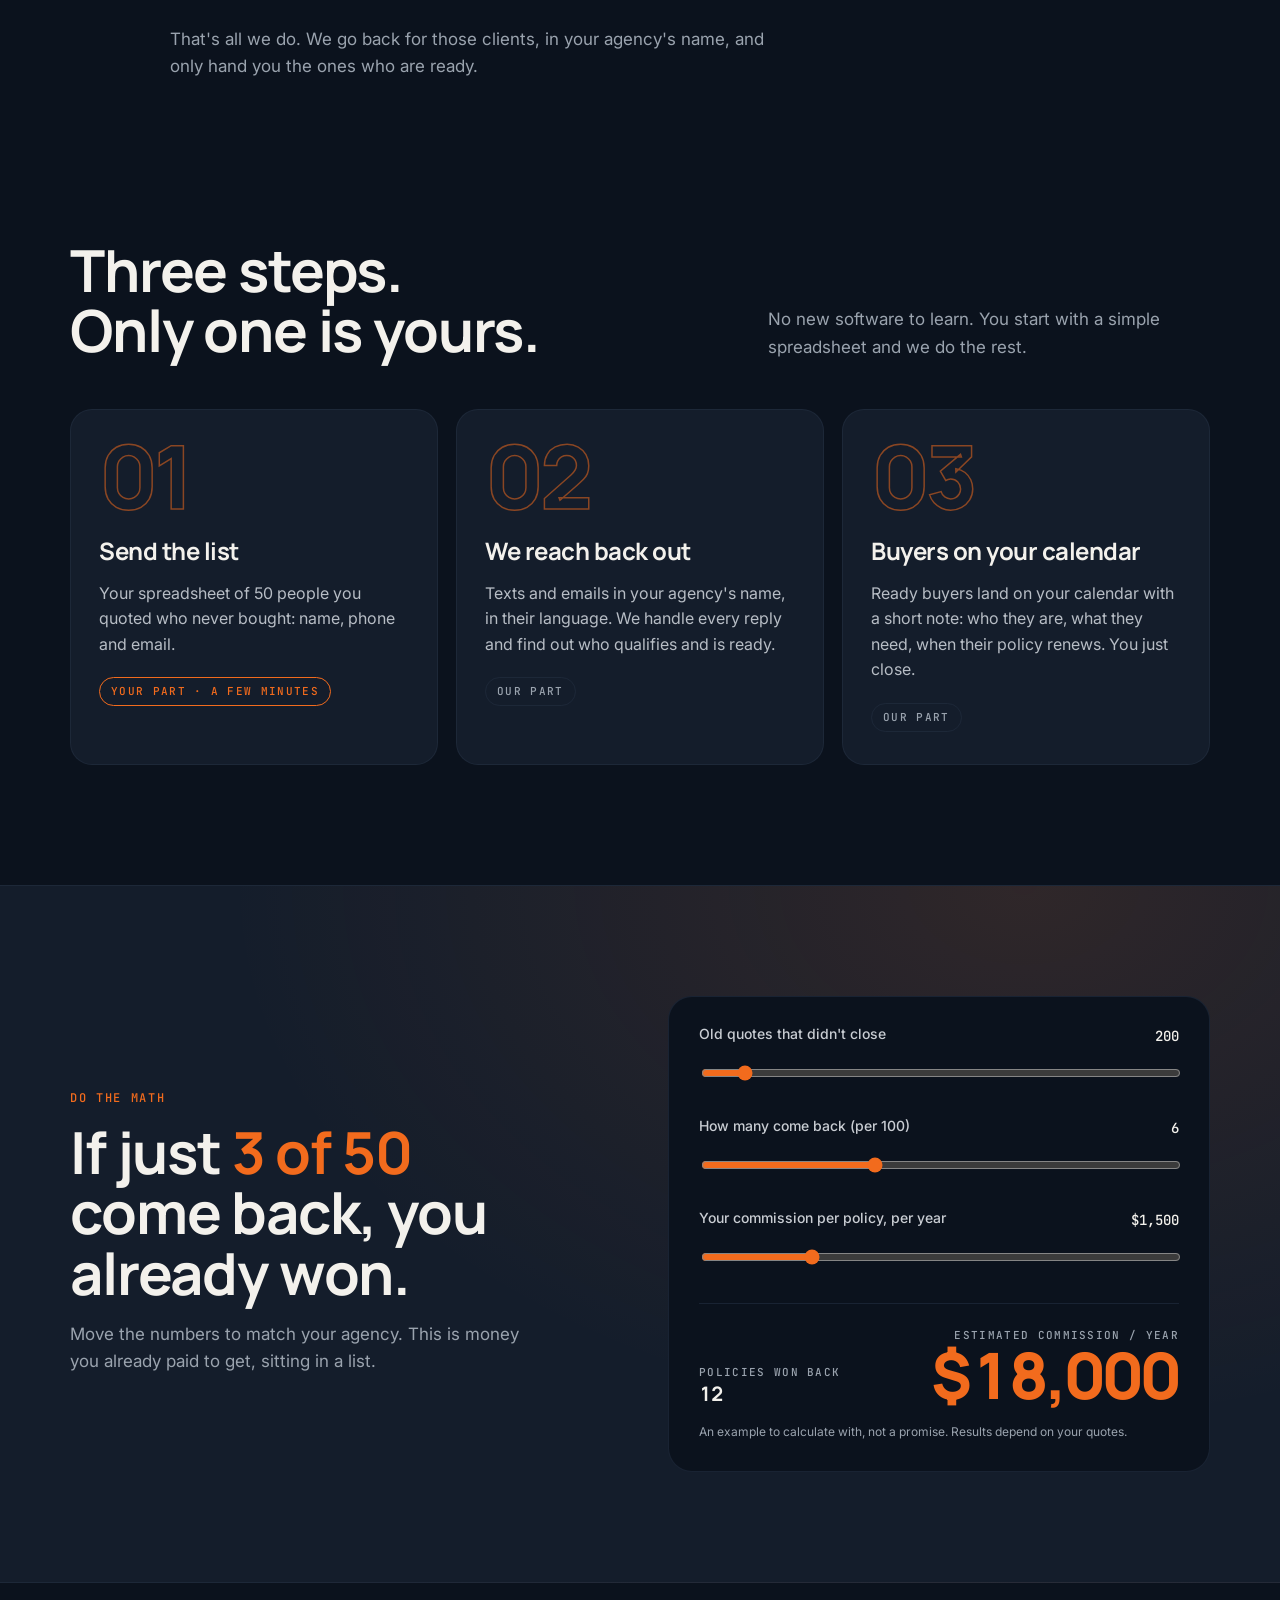
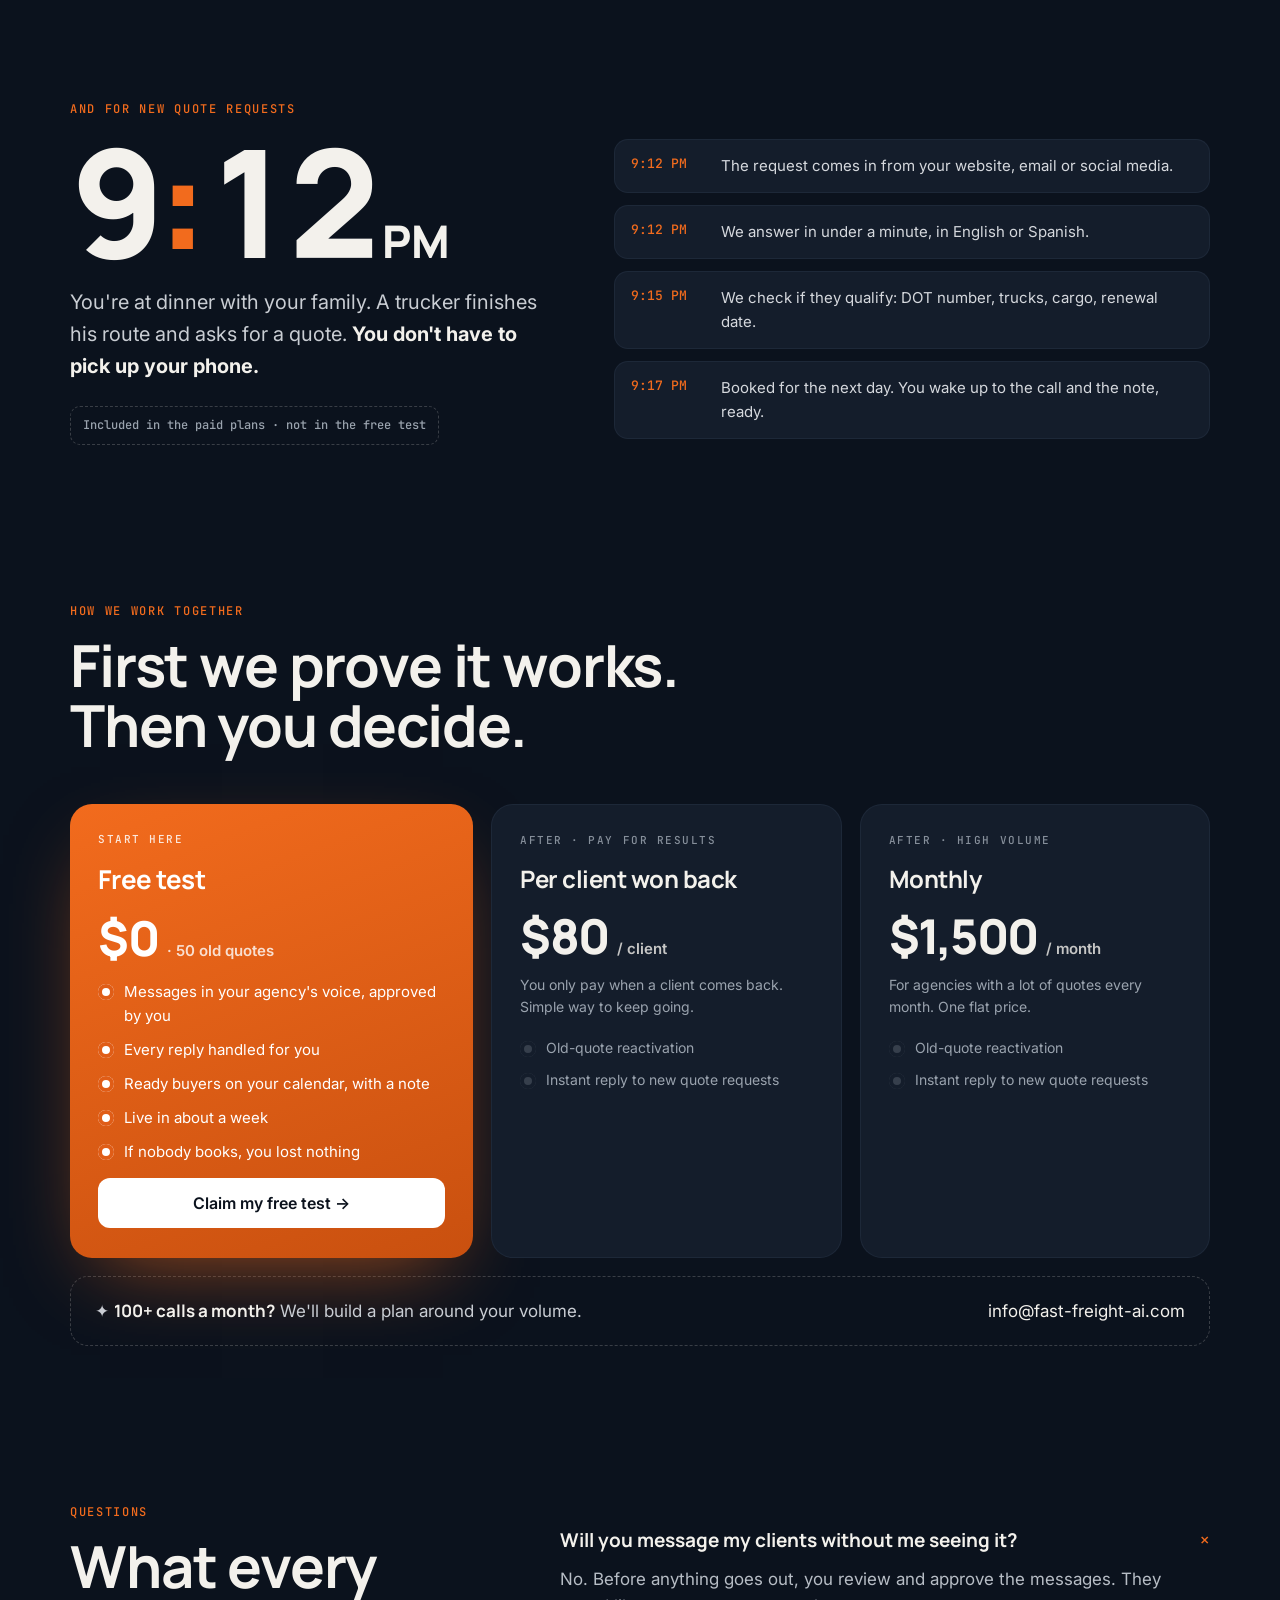
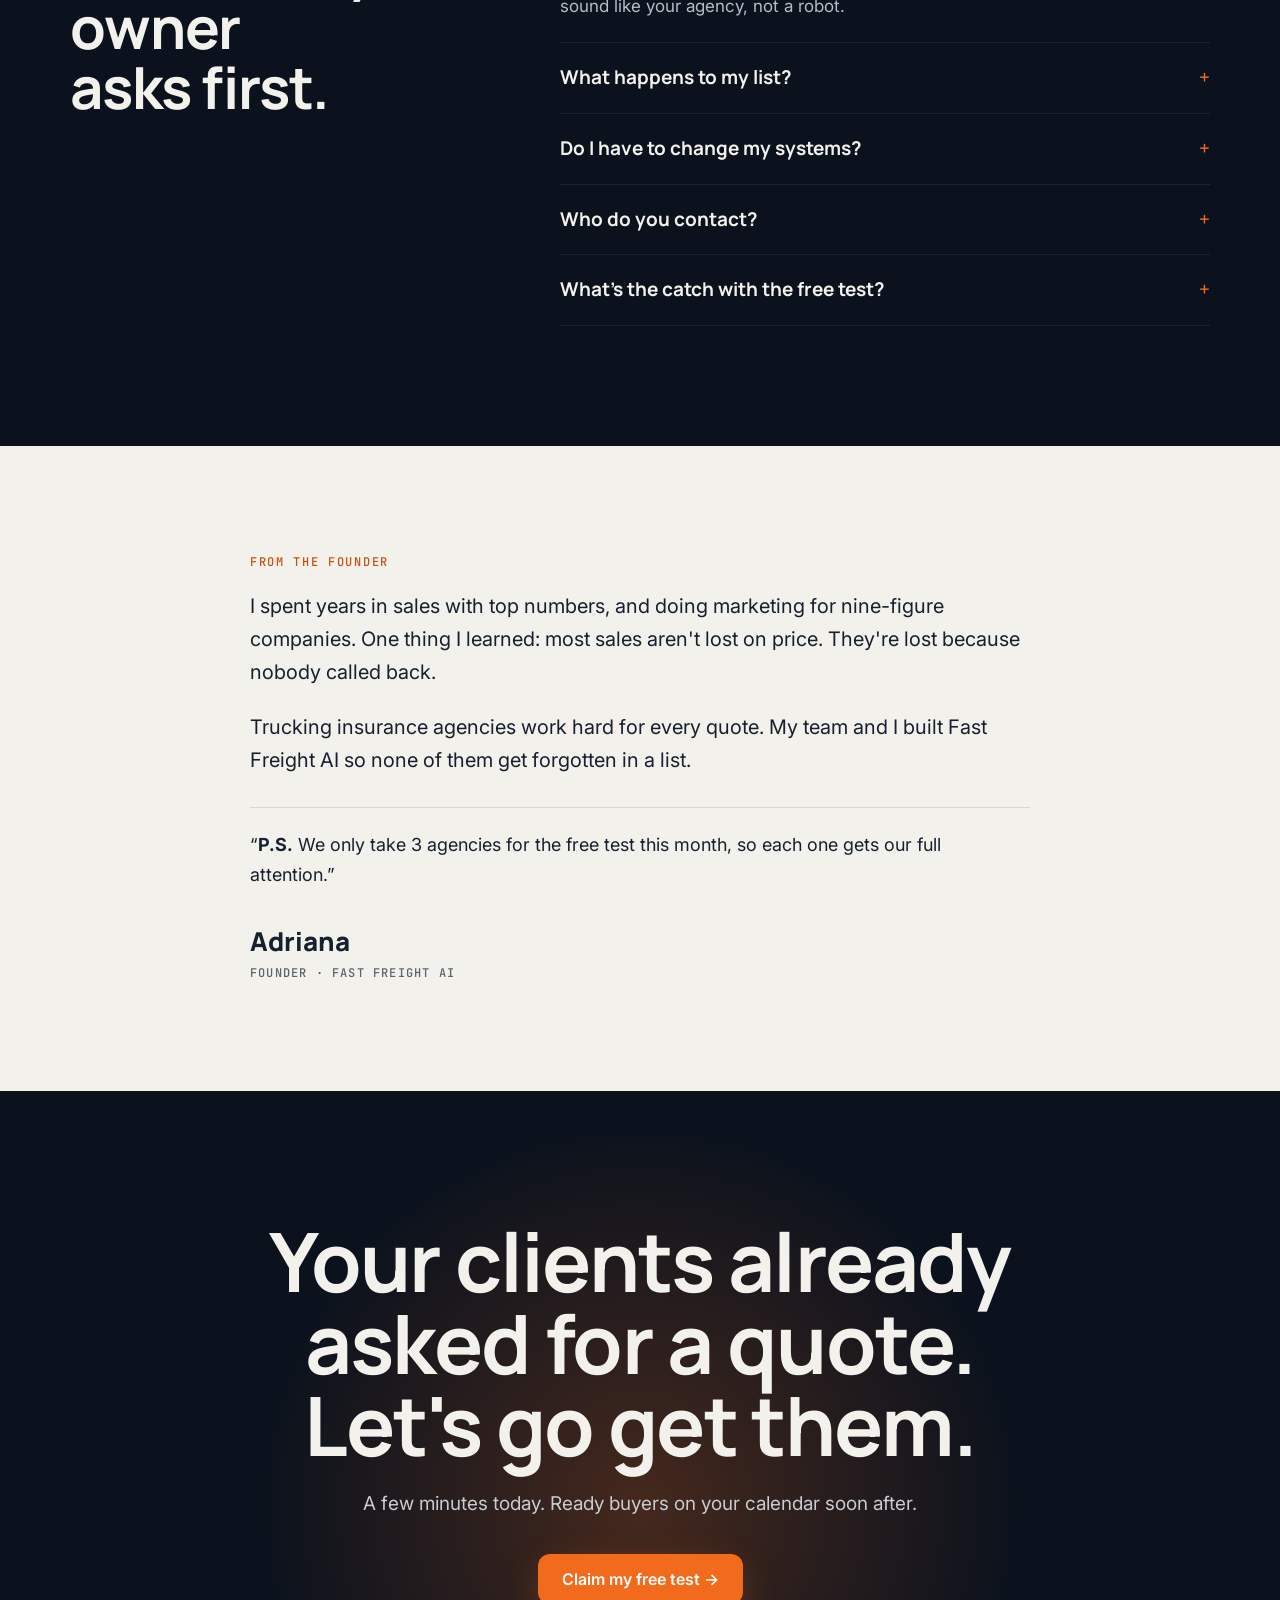
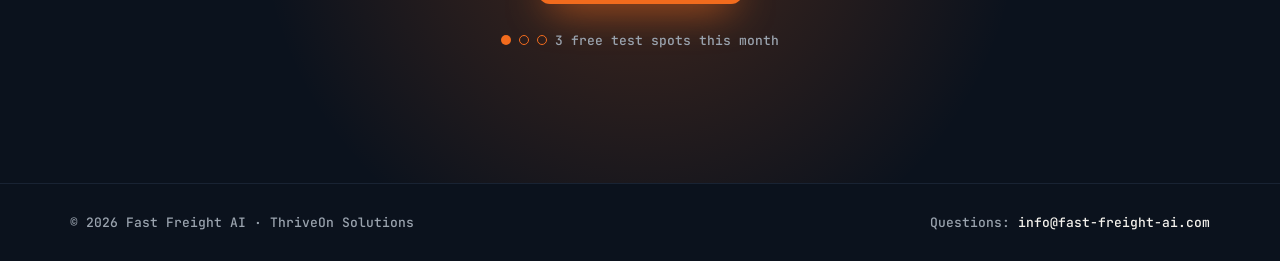
==== commit 53c64676: "Add files via upload" ====
--- a/index.html
+++ b/index.html
@@ -1,90 +1,599 @@
 <!doctype html>
-<html lang="en"><head>
-<meta charset="utf-8"><meta name="viewport" content="width=device-width,initial-scale=1">
-<title>Fast Freight AI | Win back the shippers who already asked</title>
-<meta name="description" content="Stop hunting for new shippers. Fast Freight AI follows up with the quotes your team didn't have time to, in your voice. Free for 6 weeks.">
-<link rel="canonical" href="https://fast-freight-ai.com/">
-<meta name="theme-color" content="#0E1622">
-<link rel="icon" href="/assets/favicon.svg" type="image/svg+xml">
-<meta property="og:title" content="Fast Freight AI | Win back the shippers who already asked"><meta property="og:description" content="Stop hunting for new shippers. Fast Freight AI follows up with the quotes your team didn't have time to, in your voice. Free for 6 weeks.">
-<meta property="og:url" content="https://fast-freight-ai.com/"><meta property="og:type" content="website">
-<meta property="og:image" content="https://fast-freight-ai.com/img/adriana-headshot.jpg">
-<link rel="preconnect" href="https://fonts.googleapis.com"><link rel="preconnect" href="https://fonts.gstatic.com" crossorigin>
-<link href="https://fonts.googleapis.com/css2?family=Inter:wght@400;500;600&family=Manrope:wght@600;700;800&display=swap" rel="stylesheet">
-<link rel="stylesheet" href="/assets/style.css">
-<link rel="stylesheet" href="/assets/cta.css">
-<script type="application/ld+json">{"@context": "https://schema.org", "@type": "Organization", "name": "Fast Freight AI", "legalName": "ThriveOn Solutions", "url": "https://fast-freight-ai.com", "email": "info@fast-freight-ai.com"}</script>
-</head><body class="is-home">
-<div class="progress" aria-hidden="true"></div>
-<header class="nav"><div class="nav-in">
-<a class="brand" href="/" aria-label="Fast Freight AI home"><span class="word">Fast Freight <b>AI</b></span></a>
-<nav><a href="/blog/">Blog</a><a class="btn btn-sm" href="https://recovery-challenge-prop.netlify.app/?utm_source=site&utm_medium=organic&utm_campaign=nav">Free 90-sec check</a></nav>
-</div></header>
-<section class="hero">
-<div class="hero-bg" style="--img:url('/.netlify/images?url=/img/hero.png&w=1920&fm=webp&q=70')"></div>
-<svg class="trails" viewBox="0 0 1440 420" preserveAspectRatio="none" aria-hidden="true">
-<path class="t t1" d="M-40 360 C 380 300, 820 330, 1480 250"/><path class="t t2" d="M-40 390 C 420 340, 900 360, 1480 300"/>
-<path class="t t3" d="M-40 405 C 460 370, 980 395, 1480 350"/><path class="t t4" d="M-40 330 C 360 280, 760 300, 1480 210"/>
-</svg>
-<div class="hero-in wrap-wide">
-<p class="eyebrow"><span class="dot"></span>For freight brokers</p>
-<h1 class="split">Stop hunting for new shippers. <span class="hl">Your next ten already asked you for a quote.</span></h1>
-<p class="lead reveal">We follow up with the shippers your team didn't have time to, in your voice. Free for 6 weeks. After that, you pay only when one gets on your calendar.</p>
-<div class="ctas reveal"><div class="cta-stack"><a class="btn btn-lg" href="https://recovery-challenge-prop.netlify.app/?utm_source=site&utm_medium=organic&utm_campaign=home-hero">Show me my quiet shippers</a><span class="micro">Free · 90 seconds · no call needed</span></div></div>
-<p class="reveal alt-wrap"><a class="alt-link" href="https://calendly.com/fast-freight-ai/15-min-freight-recovery-call-fast-freight-ai">Rather talk? Book 15 minutes with Adriana <i>→</i></a></p>
-<ul class="trust reveal"><li>No TMS integration</li><li>You approve every message</li><li>Pay per booked call</li></ul>
+<html lang="en">
+<head>
+<meta charset="utf-8">
+<meta name="viewport" content="width=device-width, initial-scale=1, viewport-fit=cover">
+<title>Fast Freight AI</title>
+<meta name="claude:viewport-fit-sides" content="cover">
+<meta name="description" content="We bring back the trucking quotes that said 'let me think about it' and put the ready buyers on your calendar. Free test on 50 old quotes.">
+<link rel="preconnect" href="https://fonts.googleapis.com">
+<link rel="preconnect" href="https://fonts.gstatic.com" crossorigin>
+<link rel="stylesheet" href="https://fonts.googleapis.com/css2?family=Manrope:wght@500;700;800&family=Inter:wght@400;500;600&family=JetBrains+Mono:wght@500&display=swap">
+<style>
+/* Layout: night-highway dark world. One glowing phone carries the story; editorial type does the rest. Single committed dark look. */
+:root{
+  --night:#0B121D;      /* page ground */
+  --asphalt:#141D2B;    /* raised surfaces */
+  --line:#24304299;     /* hairlines */
+  --chalk:#F3F1EC;      /* primary text */
+  --fog:#9AA3AE;        /* secondary text */
+  --signal:#F26B1D;     /* brand orange: actions + glow */
+  --signal-soft:#F26B1D22;
+  --go:#3DD68C;         /* "booked" state */
+  --display:"Manrope",system-ui,-apple-system,"Segoe UI",sans-serif;
+  --body:"Inter",system-ui,-apple-system,"Segoe UI",sans-serif;
+  --mono:"JetBrains Mono",ui-monospace,"SFMono-Regular",Menlo,monospace;
+  color-scheme:dark;
+}
+*{box-sizing:border-box}
+html{scroll-behavior:smooth}
+body{margin:0;background:var(--night);color:var(--chalk);font:400 17px/1.6 var(--body);-webkit-font-smoothing:antialiased;overflow-x:hidden}
+body::before{content:"";position:fixed;inset:0 0 auto;height:env(safe-area-inset-top,0px);z-index:60;background:var(--night)}
+a{color:inherit}
+h1,h2,h3{font-family:var(--display);text-wrap:balance;margin:0;letter-spacing:-.02em}
+p{margin:0}
+.wrap{max-width:1180px;margin:0 auto;padding-left:max(20px,env(safe-area-inset-left,0px));padding-right:max(20px,env(safe-area-inset-right,0px))}
+.eyebrow{font:500 12px/1 var(--mono);letter-spacing:.14em;text-transform:uppercase;color:var(--signal)}
+.btn{display:inline-flex;align-items:center;gap:10px;font:600 16px/1 var(--body);text-decoration:none;padding:17px 24px;border-radius:12px;transition:transform .2s ease,box-shadow .2s ease,background .2s}
+.btn-go{background:var(--signal);color:#fff;box-shadow:0 14px 40px -12px #F26B1Dcc}
+.btn-go:hover{transform:translateY(-2px);box-shadow:0 20px 50px -12px #F26B1Dee}
+.btn-ghost{border:1px solid #F3F1EC33;color:var(--chalk)}
+.btn-ghost:hover{border-color:var(--chalk)}
+.btn:focus-visible,button:focus-visible,input:focus-visible{outline:2px solid var(--signal);outline-offset:3px}
+
+/* NAV */
+.nav{position:sticky;top:env(safe-area-inset-top,0px);z-index:50;background:#0B121Dcc;backdrop-filter:blur(14px);-webkit-backdrop-filter:blur(14px);border-bottom:1px solid var(--line)}
+.nav .wrap{display:flex;align-items:center;justify-content:space-between;gap:16px;padding-block:14px}
+.mark{font:800 19px/1 var(--display);letter-spacing:-.02em;text-decoration:none;display:flex;align-items:center;gap:10px}
+.mark b{color:var(--signal)}
+.mark svg{width:26px;height:26px}
+.nav-r{display:flex;align-items:center;gap:12px}
+.lang{display:flex;border:1px solid var(--line);border-radius:999px;padding:3px}
+.lang button{background:none;border:0;color:var(--fog);font:500 12px/1 var(--mono);padding:7px 10px;border-radius:999px;cursor:pointer}
+.lang button[aria-pressed="true"]{background:var(--chalk);color:var(--night)}
+.nav .btn{padding:11px 16px;font-size:14px}
+
+/* HERO */
+.hero{position:relative;overflow:hidden;isolation:isolate}
+#road{position:absolute;inset:0;width:100%;height:100%;z-index:-1;opacity:.9}
+.hero::after{content:"";position:absolute;inset:auto 0 0;height:160px;background:linear-gradient(transparent,var(--night));z-index:-1}
+.hero .wrap{display:grid;grid-template-columns:1.1fr .9fr;gap:48px;align-items:center;padding-block:72px 96px}
+.hero h1{font-size:clamp(42px,6.4vw,84px);line-height:.98;font-weight:800;margin-top:18px}
+.hero h1 em{font-style:normal;color:var(--signal)}
+.hero .lede{margin-top:24px;font-size:19px;color:#C9CDD3;max-width:30em}
+.hero .lede b{color:var(--chalk);font-weight:600}
+.cta-row{display:flex;flex-wrap:wrap;gap:12px;margin-top:32px}
+.fine{margin-top:16px;font:500 12px/1.5 var(--mono);color:var(--fog);letter-spacing:.04em}
+
+/* PHONE */
+.stage{perspective:1400px;display:flex;justify-content:center;position:relative}
+.halo{position:absolute;width:520px;height:520px;max-width:120%;border-radius:50%;background:radial-gradient(circle,#F26B1D55,#F26B1D11 45%,transparent 70%);top:50%;left:50%;transform:translate(-50%,-50%);filter:blur(10px);animation:breathe 6s ease-in-out infinite}
+@keyframes breathe{50%{transform:translate(-50%,-50%) scale(1.08);opacity:.8}}
+.phone{--rx:8deg;--ry:-16deg;width:300px;max-width:100%;aspect-ratio:9/18.5;border-radius:44px;background:#05080D;padding:12px;border:1px solid #2A3547;box-shadow:0 60px 120px -30px #000,0 0 0 6px #111a27,inset 0 0 0 1px #3a4659;transform:rotateX(var(--rx)) rotateY(var(--ry));transform-style:preserve-3d;transition:transform .25s ease-out;position:relative}
+.screen{height:100%;border-radius:33px;background:#F7F7F5;overflow:hidden;display:flex;flex-direction:column;color:#16202E}
+.sbar{display:flex;justify-content:space-between;font:600 12px/1 var(--body);padding:14px 22px 8px}
+.chead{display:flex;align-items:center;gap:10px;padding:8px 14px 12px;border-bottom:1px solid #E5E6E8}
+.av{width:34px;height:34px;border-radius:50%;background:#E4E2DC;display:grid;place-items:center;font:700 12px var(--display)}
+.cname{font:700 13px/1.2 var(--body)}.cmeta{font:500 10.5px/1.3 var(--mono);color:#7A828C}
+.msgs{flex:1;padding:14px 12px;display:flex;flex-direction:column;gap:8px;overflow:hidden}
+.b{max-width:84%;padding:9px 12px;border-radius:17px;font:400 13px/1.38 var(--body);opacity:0;transform:translateY(10px) scale(.97);transition:all .45s cubic-bezier(.2,.8,.2,1)}
+.b.show{opacity:1;transform:none}
+.out{align-self:flex-end;background:var(--signal);color:#fff;border-bottom-right-radius:5px}
+.in{align-self:flex-start;background:#E9EAEC;border-bottom-left-radius:5px}
+.typing{align-self:flex-start;background:#E9EAEC;border-radius:17px;padding:11px 14px;display:none;gap:4px}
+.typing.on{display:flex}
+.typing i{width:6px;height:6px;border-radius:50%;background:#8B929B;animation:dot 1s infinite}
+.typing i:nth-child(2){animation-delay:.15s}.typing i:nth-child(3){animation-delay:.3s}
+@keyframes dot{50%{transform:translateY(-3px);opacity:.5}}
+.booked{margin:0 12px 14px;border-radius:16px;background:#0B121D;color:#fff;padding:12px 14px;display:flex;gap:12px;align-items:center;opacity:0;transform:translateY(14px);transition:all .6s cubic-bezier(.2,.8,.2,1)}
+.booked.show{opacity:1;transform:none}
+.booked .ck{width:30px;height:30px;border-radius:50%;background:var(--go);display:grid;place-items:center;flex:none}
+.booked small{display:block;font:500 10px/1.2 var(--mono);letter-spacing:.1em;color:var(--go);text-transform:uppercase}
+.booked strong{font:700 14px/1.3 var(--display)}
+.booked .bk-note{display:block;font:500 11px/1.35 var(--body);color:#C9CDD3;margin-top:3px}
+.chip{position:absolute;font:500 11px/1 var(--mono);background:var(--asphalt);border:1px solid #2A3547;color:var(--chalk);padding:9px 12px;border-radius:999px;white-space:nowrap;box-shadow:0 20px 40px -18px #000;animation:float 7s ease-in-out infinite}
+.chip span{color:var(--signal)}
+.chip.c1{top:14%;left:-6%}.chip.c2{bottom:20%;right:-8%;animation-delay:-3s}
+@keyframes float{50%{transform:translateY(-10px)}}
+
+/* PROMISE STRIP */
+.strip{border-block:1px solid var(--line);background:var(--asphalt)}
+.strip .wrap{display:grid;grid-template-columns:repeat(4,1fr);padding-block:22px;gap:16px}
+.strip div{display:flex;gap:10px;align-items:flex-start;font:500 14px/1.4 var(--body);color:#D5D8DD}
+.strip svg{flex:none;margin-top:2px}
+
+/* LETTER */
+.letter .wrap{padding-block:120px;max-width:980px}
+.letter .eyebrow{margin-bottom:28px}
+.scroll-words{font:700 clamp(28px,4.2vw,52px)/1.18 var(--display);letter-spacing:-.025em}
+.scroll-words .w{opacity:.28;transition:opacity .25s linear}
+.scroll-words .w.lit{opacity:1}
+.scroll-words .hot{color:var(--signal)}
+.letter .sig{margin-top:40px;color:var(--fog);font-size:17px;max-width:36em}
+
+/* HOW */
+section h2{font-size:clamp(34px,4.6vw,58px);line-height:1.04}
+.how .wrap{padding-block:40px 120px}
+.how-head{display:flex;justify-content:space-between;align-items:flex-end;gap:24px;flex-wrap:wrap;margin-bottom:48px}
+.how-head p{color:var(--fog);max-width:26em}
+.steps{display:grid;grid-template-columns:repeat(3,1fr);gap:18px;counter-reset:s}
+.step{background:var(--asphalt);border:1px solid var(--line);border-radius:22px;padding:30px 28px 32px;position:relative;overflow:hidden;min-width:0}
+.step .n{font:800 88px/.8 var(--display);color:transparent;-webkit-text-stroke:1.5px #F26B1D88;letter-spacing:-.04em}
+.step h3{font-size:24px;margin:22px 0 10px}
+.step p{color:#B7BDC5;font-size:16px}
+.who{display:inline-block;margin-top:20px;font:500 11px/1 var(--mono);letter-spacing:.12em;text-transform:uppercase;padding:8px 11px;border-radius:999px;border:1px solid var(--line);color:var(--fog)}
+.who.you{border-color:var(--signal);color:var(--signal)}
+
+/* MATH */
+.math{background:radial-gradient(ellipse at 80% 0%,#F26B1D1f,transparent 55%),var(--asphalt);border-block:1px solid var(--line)}
+.math .wrap{display:grid;grid-template-columns:1fr 1fr;gap:56px;padding-block:110px;align-items:center}
+.math h2 em{font-style:normal;color:var(--signal)}
+.math .sub{color:var(--fog);margin-top:18px;max-width:28em}
+.calc{background:var(--night);border:1px solid var(--line);border-radius:24px;padding:30px;min-width:0}
+.field{margin-bottom:26px}
+.field label{display:flex;justify-content:space-between;font:500 14px/1 var(--body);color:#C9CDD3;margin-bottom:14px}
+.field output{font:500 14px var(--mono);color:var(--chalk)}
+input[type=range]{width:100%;accent-color:var(--signal);height:24px}
+.result{border-top:1px solid var(--line);padding-top:24px;display:flex;justify-content:space-between;align-items:flex-end;gap:16px;flex-wrap:wrap}
+.result small{display:block;font:500 11px/1.3 var(--mono);letter-spacing:.12em;text-transform:uppercase;color:var(--fog)}
+.big{font:800 clamp(44px,6vw,64px)/1 var(--display);color:var(--signal);letter-spacing:-.03em;font-variant-numeric:tabular-nums}
+.policies{font:700 20px var(--display);font-variant-numeric:tabular-nums}
+.calc .note{margin-top:16px;font:400 12px/1.5 var(--body);color:var(--fog)}
+
+/* NIGHT (speed to lead) */
+.night .wrap{display:grid;grid-template-columns:.9fr 1.1fr;gap:56px;align-items:center;padding-block:120px}
+.clock{font:800 clamp(80px,12vw,150px)/.85 var(--display);letter-spacing:-.05em;font-variant-numeric:tabular-nums}
+.clock span{color:var(--signal)}
+.night .eyebrow{margin-bottom:22px}
+.night p.big-p{font-size:20px;color:#C9CDD3;margin-top:22px;max-width:28em}
+.night p.big-p b{color:var(--chalk)}
+.timeline{display:grid;gap:12px;margin-top:30px}
+.tl{display:grid;grid-template-columns:76px 1fr;gap:14px;align-items:start;padding:14px 16px;border-radius:14px;background:var(--asphalt);border:1px solid var(--line)}
+.tl time{font:500 13px/1.5 var(--mono);color:var(--signal)}
+.tl div{font-size:15px;color:#D5D8DD}
+.tag{display:inline-block;margin-top:24px;font:500 12px/1.4 var(--mono);color:var(--fog);border:1px dashed #F3F1EC33;border-radius:10px;padding:10px 12px}
+
+/* OFFER */
+.offer .wrap{padding-block:40px 120px}
+.offer h2{max-width:14em}
+.offer-grid{display:grid;grid-template-columns:1.15fr 1fr 1fr;gap:18px;margin-top:48px}
+.card{border:1px solid var(--line);border-radius:22px;padding:30px 28px;background:var(--asphalt);display:flex;flex-direction:column;gap:14px;min-width:0}
+.card.free{background:linear-gradient(160deg,#F26B1D,#C9500F);border:0;color:#fff;box-shadow:0 30px 80px -30px #F26B1Daa}
+.card .label{font:500 11px/1 var(--mono);letter-spacing:.14em;text-transform:uppercase;opacity:.85}
+.card .price{font:800 48px/1 var(--display);letter-spacing:-.03em}
+.card .price small{font:600 15px var(--body);letter-spacing:0;opacity:.8}
+.card ul{list-style:none;padding:0;margin:4px 0 0;display:grid;gap:10px;font-size:15px}
+.card li{display:flex;gap:10px}
+.card li::before{content:"";flex:none;width:16px;height:16px;margin-top:4px;border-radius:50%;background:currentColor;opacity:.25;box-shadow:inset 0 0 0 4px var(--asphalt)}
+.card.free li::before{opacity:1;background:#fff;box-shadow:inset 0 0 0 4px #E05D17}
+.card .muted{color:var(--fog);font-size:14px}
+.card.free .btn{background:#fff;color:#0B121D;margin-top:auto;justify-content:center}
+.card .btn-ghost{margin-top:auto;justify-content:center}
+.enterprise{margin-top:18px;display:flex;justify-content:space-between;align-items:center;gap:16px;flex-wrap:wrap;border:1px dashed #F3F1EC33;border-radius:18px;padding:20px 24px;color:#C9CDD3}
+.enterprise b{color:var(--chalk);font-family:var(--display)}
+
+/* FAQ */
+.faq .wrap{padding-block:40px 120px;display:grid;grid-template-columns:.8fr 1.2fr;gap:56px}
+details{border-bottom:1px solid var(--line);padding-block:22px}
+summary{cursor:pointer;list-style:none;font:700 19px/1.35 var(--display);display:flex;justify-content:space-between;gap:16px}
+summary::-webkit-details-marker{display:none}
+summary::after{content:"+";color:var(--signal);font-weight:500;transition:transform .2s}
+details[open] summary::after{transform:rotate(45deg)}
+details p{margin-top:12px;color:#B7BDC5;max-width:40em}
+
+/* NOTE */
+.note-sec{background:var(--chalk);color:#16202E}
+.note-sec .wrap{max-width:820px;padding-block:110px}
+.note-sec .eyebrow{color:#C9500F}
+.note-sec p{font-size:20px;line-height:1.65;margin-top:22px}
+.note-sec .ps{font-size:18px;border-top:1px solid #16202E22;padding-top:22px;margin-top:30px}
+.note-sec .name{font:800 26px var(--display);margin-top:34px}
+.note-sec .role{font:500 12px var(--mono);letter-spacing:.1em;text-transform:uppercase;color:#5A636E;margin-top:6px}
+
+/* FINAL */
+.final{position:relative;overflow:hidden;text-align:center}
+.final .wrap{padding-block:130px}
+.final::before{content:"";position:absolute;left:50%;top:60%;width:900px;height:900px;max-width:200%;transform:translate(-50%,-50%);background:radial-gradient(circle,#F26B1D40,transparent 60%);z-index:-1}
+.final{isolation:isolate}
+.final h2{font-size:clamp(40px,6.4vw,82px);line-height:1;max-width:12em;margin:0 auto}
+.final p{color:#C9CDD3;margin:22px auto 0;max-width:30em;font-size:19px}
+.final .cta-row{justify-content:center}
+.spots{display:inline-flex;gap:8px;margin-top:28px;align-items:center;font:500 13px var(--mono);color:var(--fog)}
+.spots i{width:10px;height:10px;border-radius:50%;background:var(--signal)}
+.spots i.o{background:none;border:1.5px solid var(--signal)}
+footer{border-top:1px solid var(--line)}
+footer .wrap{display:flex;justify-content:space-between;gap:16px;flex-wrap:wrap;padding-block:30px;font:500 13px var(--mono);color:var(--fog)}
+.sel{user-select:all;color:var(--chalk)}
+
+/* reveal */
+.rv{transition:transform .9s cubic-bezier(.2,.8,.2,1),opacity .9s}
+.js .rv.pre{transform:translateY(26px);opacity:.4}
+
+@media (max-width:900px){
+  .hero .wrap,.math .wrap,.night .wrap,.faq .wrap{grid-template-columns:1fr;gap:44px}
+  .hero .wrap{padding-block:44px 72px}
+  .steps,.offer-grid{grid-template-columns:1fr}
+  .strip .wrap{grid-template-columns:1fr 1fr}
+  .chip.c1{left:0}.chip.c2{right:0}
+}
+@media (max-width:520px){
+  body{font-size:16px}
+  .strip .wrap{grid-template-columns:1fr}
+  .nav .btn{display:none}
+  .phone{width:270px}
+  .chip.c1{top:1%}
+  .letter .wrap,.math .wrap,.night .wrap,.note-sec .wrap,.final .wrap{padding-block:80px}
+  .tl{grid-template-columns:64px 1fr}
+}
+@media (prefers-reduced-motion:reduce){
+  *{animation:none!important;transition:none!important;scroll-behavior:auto!important}
+  .b,.booked{opacity:1;transform:none}
+  .scroll-words .w{opacity:1}
+}
+</style>
+</head>
+<body>
+
+<nav class="nav" aria-label="Main">
+  <div class="wrap">
+    <a class="mark" href="#top" aria-label="Fast Freight AI home">
+      <svg viewBox="0 0 32 32" aria-hidden="true"><path d="M16 2 4 6.5v9C4 23 9.2 28.3 16 30c6.8-1.7 12-7 12-14.5v-9L16 2Z" fill="#F26B1D"/><path d="M13 25 15 9h2l2 16" fill="none" stroke="#0B121D" stroke-width="2"/><path d="M16 12v2m0 3v2m0 3v2" stroke="#0B121D" stroke-width="1.6"/></svg>
+      <span>Fast Freight <b>AI</b></span>
+    </a>
+    <div class="nav-r">
+      <div class="lang" role="group" aria-label="Language">
+        <button type="button" id="lang-en" aria-pressed="true">EN</button>
+        <button type="button" id="lang-es" aria-pressed="false">ES</button>
+      </div>
+      <a class="btn btn-go js-form" href="https://tally.so/r/Npekab" target="_blank" rel="noopener" data-es="Prueba gratis">Free test</a>
+    </div>
+  </div>
+</nav>
+
+<header class="hero" id="top">
+  <canvas id="road" aria-hidden="true"></canvas>
+  <div class="wrap">
+    <div>
+      <div class="eyebrow" data-es="Para agencias de seguros de camiones">For trucking insurance agencies</div>
+      <h1 data-es="Tus próximas pólizas <em>ya te pidieron cotización.</em>">Your next policies <em>already asked you for a quote.</em></h1>
+      <p class="lede" data-es="Cada camionero que dijo <b>“lo voy a pensar”</b> es un cliente que ya te costó conseguir. Nosotros le volvemos a escribir y te ponemos a los que están <b>listos para comprar</b> directo en tu calendario.">Every trucker who said <b>“let me think about it”</b> is a client you already paid to get. We reach back out to them and put the ones <b>ready to buy</b> straight on your calendar.</p>
+      <div class="cta-row">
+        <a class="btn btn-go js-form" href="https://tally.so/r/Npekab" target="_blank" rel="noopener" data-es="Quiero mi prueba gratis →">Claim my free test →</a>
+        <a class="btn btn-ghost" href="#how" data-es="Cómo funciona">See how it works</a>
+      </div>
+      <p class="fine" data-es="50 cotizaciones viejas · $0 · lista en una semana aprox. · tú apruebas cada mensaje">50 old quotes · $0 · live in about a week · you approve every message</p>
+    </div>
+    <div class="stage" aria-label="Example conversation" role="img">
+      <div class="halo"></div>
+      <div class="phone" id="phone">
+        <div class="screen">
+          <div class="sbar"><span>9:41</span><span>●●● 5G</span></div>
+          <div class="chead"><div class="av">MR</div><div><div class="cname">Mike R. · Owner-operator</div><div class="cmeta" data-es="Cotizó en agosto · no cerró">Quoted in August · didn't close</div></div></div>
+          <div class="msgs" id="msgs">
+            <div class="b out" data-es="¡Hola Mike! Soy Sara de Ridgeline Insurance. En agosto nos pediste cotización para tu camión, ¿todavía buscas seguro?">Hi Mike! It's Sarah with Ridgeline Insurance. You asked us for a truck quote back in August, still need coverage?</div>
+            <div class="b in" data-es="¡Sí! De hecho ya son 2 camiones 😅 mi póliza vence el próximo mes">Hey yes! Actually it's 2 trucks now 😅 my policy renews next month</div>
+            <div class="b out" data-es="¡Felicidades por el camión nuevo! ¿Te llama nuestro agente mañana, 10am o 2pm?">Congrats on the new truck! Can our agent call you tomorrow, 10am or 2pm?</div>
+            <div class="b in" data-es="A las 10 👍">10 works 👍</div>
+            <div class="typing" id="typing"><i></i><i></i><i></i></div>
+          </div>
+          <div class="booked" id="booked">
+            <div class="ck"><svg width="14" height="14" viewBox="0 0 14 14"><path d="m2 7 3.2 3L12 3.5" fill="none" stroke="#0B121D" stroke-width="2.2"/></svg></div>
+            <div><small data-es="Agendado en tu calendario">Booked on your calendar</small><strong data-es="Mike R. · Jue 10:00 AM">Mike R. · Thu 10:00 AM</strong><span class="bk-note" data-es="2 camiones · vence el próximo mes · listo para comprar">2 trucks · renews next month · ready to buy</span></div>
+          </div>
+        </div>
+      </div>
+      <div class="chip c1"><span>●</span> <b data-es="Respuesta en español o inglés">Replies in English or Spanish</b></div>
+      <div class="chip c2"><span>✓</span> <b data-es="Nota lista antes de tu llamada">Call note ready for you</b></div>
+    </div>
+  </div>
+</header>
+
+<div class="strip">
+  <div class="wrap">
+    <div><svg width="18" height="18" viewBox="0 0 18 18"><circle cx="9" cy="9" r="8" fill="none" stroke="#F26B1D" stroke-width="1.6"/><path d="m5.5 9 2.3 2.2 4.7-4.7" fill="none" stroke="#F26B1D" stroke-width="1.6"/></svg><span data-es="Tú apruebas cada mensaje antes de que salga">You approve every message before it goes out</span></div>
+    <div><svg width="18" height="18" viewBox="0 0 18 18"><rect x="3" y="8" width="12" height="8" rx="2" fill="none" stroke="#F26B1D" stroke-width="1.6"/><path d="M6 8V6a3 3 0 0 1 6 0v2" fill="none" stroke="#F26B1D" stroke-width="1.6"/></svg><span data-es="Tu lista es privada y se borra al terminar">Your list stays private and is deleted after</span></div>
+    <div><svg width="18" height="18" viewBox="0 0 18 18"><path d="M3 4h12M3 9h8M3 14h10" stroke="#F26B1D" stroke-width="1.6" fill="none"/></svg><span data-es="Español e inglés, de forma natural">English and Spanish, naturally</span></div>
+    <div><svg width="18" height="18" viewBox="0 0 18 18"><path d="M9 2v14M5 6c0-2 8-2 8 0s-8 2-8 4 8 2 8 0" stroke="#F26B1D" stroke-width="1.6" fill="none"/></svg><span data-es="Cada póliza y comisión es 100% tuya">Every policy and commission is 100% yours</span></div>
+  </div>
 </div>
-<a class="scroll-cue" href="#quiet" aria-label="Scroll"><span></span></a>
-</section>
-
-<section id="quiet" class="quiet wrap-wide">
-<div class="quiet-copy reveal">
-<p class="eyebrow dark"><span class="dot"></span>The quiet pipeline</p>
-<h2>Your inbox is a pipeline. <span class="hl">Most of it went quiet.</span></h2>
-<p>Quotes that never got a second follow-up. Shippers who said “circle back next quarter.” Accounts that moved one load and disappeared. Nobody told you no. They just stopped hearing from you.</p>
-<p>We go back to every one of them, like a person would, and put the ones who are still shipping on your calendar.</p>
-<a class="link-arrow" href="/blog/how-to-find-shippers-freight-broker/">See the playbook we use <i>→</i></a>
-</div>
-<div class="inbox reveal" aria-label="Illustration: quiet quotes coming back to life">
-<div class="inbox-head"><span>Quiet quotes</span><span class="inbox-note">Illustration</span></div>
-<div class="q"><div class="q-top"><span class="q-lane">Dallas, TX → Atlanta, GA</span><span class="q-state"><em class="st-q">No reply</em><em class="st-l">Replied</em></span></div>
-<p class="q-meta">Dry van · quoted 41 days ago</p><p class="q-reply">“Still moving. Send rates.”</p></div><div class="q"><div class="q-top"><span class="q-lane">Fresno, CA → Phoenix, AZ</span><span class="q-state"><em class="st-q">No reply</em><em class="st-l">Replied</em></span></div>
-<p class="q-meta">Reefer · quoted 67 days ago</p><p class="q-reply">“Primary just rejected. Can you cover Thursday?”</p></div><div class="q"><div class="q-top"><span class="q-lane">Laredo, TX → Chicago, IL</span><span class="q-state"><em class="st-q">No reply</em><em class="st-l">Replied</em></span></div>
-<p class="q-meta">Dry van · quoted 23 days ago</p><p class="q-reply">“Bid opens in November. Add us to the list.”</p></div><div class="q"><div class="q-top"><span class="q-lane">Ontario, CA → Denver, CO</span><span class="q-state"><em class="st-q">No reply</em><em class="st-l">Replied</em></span></div>
-<p class="q-meta">Flatbed · quoted 90 days ago</p><p class="q-reply">“We switched. It hasn't gone well.”</p></div>
-</div>
-</section>
-
-<section class="how"><div class="wrap-wide">
-<p class="eyebrow dark center"><span class="dot"></span>How it works</p>
-<h2 class="center reveal">Three steps. <span class="hl">Your team doesn't change a thing.</span></h2>
-<div class="steps">
-<div class="step reveal"><span class="num">01</span><h3>We find what went quiet</h3><p>Old quotes, stalled conversations, one-and-done shippers. We sort who's still worth talking to.</p></div>
-<div class="step reveal"><span class="num">02</span><h3>We reach back out, in your voice</h3><p>Short, specific messages about their lanes. You approve every one before it goes out.</p></div>
-<div class="step reveal"><span class="num">03</span><h3>You get booked calls</h3><p>The shippers who are still moving freight land on your calendar, ready to talk.</p></div>
-<svg class="steps-line" viewBox="0 0 1000 8" preserveAspectRatio="none" aria-hidden="true"><path d="M0 4 H1000"/></svg>
-</div></div></section>
-
-<section class="offer wrap-wide"><div class="offer-card reveal">
-<div><p class="eyebrow"><span class="dot"></span>The offer</p>
-<h2>The first 6 weeks are on us.</h2>
-<p>We run a 6-week test on the opportunities that went quiet. If it doesn't book shipper calls, you don't pay for it. After that, you pay per booked call. No lock-in.</p></div>
-<div class="offer-cta"><a class="btn btn-lg" href="https://recovery-challenge-prop.netlify.app/?utm_source=site&utm_medium=organic&utm_campaign=home-offer">Show me my quiet shippers</a><span class="muted-light">Free · 90 seconds · no call needed</span></div>
-</div></section>
-
-<section class="latest wrap-wide">
-<div class="latest-head reveal"><p class="eyebrow dark"><span class="dot"></span>From the blog</p><h2>Free insider playbooks</h2></div>
-<a class="post-card reveal" href="/blog/freight-broker-leads/"><div class="post-card-img" style="--img:url('/.netlify/images?url=/img/hero.png&w=900&fm=webp&q=65')"><span class="pill">Playbook · 13 min</span></div>
-<div class="post-card-body"><p class="tag">Freight broker leads</p><h2>Freight Broker Leads: Your Best Ones Are Already in Your Inbox</h2><p>The best freight broker leads are the ones you already quoted. Free lead sources ranked, scripts to qualify fast, and why purchased lists underperform.</p><span class="more">Read the playbook <i>→</i></span></div></a>
-</section>
-
-<section class="cta-band"><div class="wrap-wide cta-in reveal">
-<h2>Let's see what's sitting <span>in your system.</span></h2>
-<div class="cta-stack"><a class="btn btn-lg" href="https://recovery-challenge-prop.netlify.app/?utm_source=site&utm_medium=organic&utm_campaign=home-bottom">Show me my quiet shippers</a><span class="micro">Free · 90 seconds · no call needed</span><a class="alt-link" href="https://calendly.com/fast-freight-ai/15-min-freight-recovery-call-fast-freight-ai">Rather talk? Book 15 minutes with Adriana <i>→</i></a></div>
-</div></section>
-<footer class="foot"><div class="wrap-wide foot-in">
-<div><a class="brand" href="/" aria-label="Fast Freight AI home"><span class="word">Fast Freight <b>AI</b></span></a><p class="muted">Win back the shippers who already asked.<br>A DBA of ThriveOn Solutions, California.</p></div>
-<div class="foot-links"><a href="/blog/">Blog</a><a href="https://recovery-challenge-prop.netlify.app/?utm_source=site&utm_medium=organic&utm_campaign=footer">Opportunity Leak Check</a><a href="https://calendly.com/fast-freight-ai/15-min-freight-recovery-call-fast-freight-ai">Book 15 minutes with Adriana</a><a href="mailto:info@fast-freight-ai.com">info@fast-freight-ai.com</a></div>
-</div></footer>
-<script src="/assets/site.js" defer></script>
-</body></html>
+
+<section class="letter">
+  <div class="wrap">
+    <div class="eyebrow" data-es="Una nota rápida para el dueño de la agencia">A quick note to the agency owner</div>
+    <p class="scroll-words" id="words" data-es="Ahora mismo, en tus archivos, hay una lista de camioneros que te pidieron cotización, dijeron <span class=&quot;hot&quot;>“lo voy a pensar”</span>… y nunca volvieron a saber de ti. No porque no te importaran. Solo estabas ocupado. Ellos todavía necesitan seguro. Alguien se los va a vender. <span class=&quot;hot&quot;>Debería ser tu agencia.</span>">Right now, somewhere in your files, there's a list of truckers who asked you for a quote, said <span class="hot">“let me think about it”</span>… and never heard from you again. Not because you didn't care. You just got busy. They still need insurance. Someone is going to sell it to them. <span class="hot">It should be you.</span></p>
+    <p class="sig" data-es="Eso es todo lo que hacemos: volvemos por esos clientes, de tu parte, y solo te pasamos a los que están listos.">That's all we do. We go back for those clients, in your agency's name, and only hand you the ones who are ready.</p>
+  </div>
+</section>
+
+<section class="how" id="how">
+  <div class="wrap">
+    <div class="how-head">
+      <h2 data-es="Tres pasos.<br>Solo uno es tuyo.">Three steps.<br>Only one is yours.</h2>
+      <p data-es="Sin cambiar tus sistemas. Empiezas con una hoja de cálculo y nosotros hacemos el resto.">No new software to learn. You start with a simple spreadsheet and we do the rest.</p>
+    </div>
+    <div class="steps">
+      <article class="step rv">
+        <div class="n" aria-hidden="true">01</div>
+        <h3 data-es="Nos pasas la lista">Send the list</h3>
+        <p data-es="Tu hoja de cálculo con 50 personas que cotizaste y no compraron: nombre, teléfono y email.">Your spreadsheet of 50 people you quoted who never bought: name, phone and email.</p>
+        <span class="who you" data-es="Tu parte · unos minutos">Your part · a few minutes</span>
+      </article>
+      <article class="step rv">
+        <div class="n" aria-hidden="true">02</div>
+        <h3 data-es="Les volvemos a escribir">We reach back out</h3>
+        <p data-es="Textos y emails a nombre de tu agencia, en su idioma. Contestamos cada respuesta y vemos quién sí califica y está listo.">Texts and emails in your agency's name, in their language. We handle every reply and find out who qualifies and is ready.</p>
+        <span class="who" data-es="Nuestra parte">Our part</span>
+      </article>
+      <article class="step rv">
+        <div class="n" aria-hidden="true">03</div>
+        <h3 data-es="Compradores en tu calendario">Buyers on your calendar</h3>
+        <p data-es="Los listos llegan a tu calendario con una nota corta: quién es, qué necesita y cuándo se le vence la póliza. Tú solo cierras.">Ready buyers land on your calendar with a short note: who they are, what they need, when their policy renews. You just close.</p>
+        <span class="who" data-es="Nuestra parte">Our part</span>
+      </article>
+    </div>
+  </div>
+</section>
+
+<section class="math">
+  <div class="wrap">
+    <div>
+      <div class="eyebrow" data-es="Haz la cuenta">Do the math</div>
+      <h2 style="margin-top:18px" data-es="Si solo regresan <em>3 de 50</em>, ya ganaste.">If just <em>3 of 50</em> come back, you already won.</h2>
+      <p class="sub" data-es="Mueve los números con los de tu agencia. Es dinero que ya pagaste por conseguir, sentado en una lista.">Move the numbers to match your agency. This is money you already paid to get, sitting in a list.</p>
+    </div>
+    <div class="calc">
+      <div class="field"><label for="q"><span data-es="Cotizaciones viejas que no cerraron">Old quotes that didn't close</span><output id="qo">200</output></label><input type="range" id="q" min="50" max="2000" step="50" value="200"></div>
+      <div class="field"><label for="r"><span data-es="Cuántas regresan (de cada 100)">How many come back (per 100)</span><output id="ro">6</output></label><input type="range" id="r" min="1" max="15" step="1" value="6"></div>
+      <div class="field"><label for="c"><span data-es="Tu comisión por póliza al año">Your commission per policy, per year</span><output id="co">$1,500</output></label><input type="range" id="c" min="500" max="5000" step="100" value="1500"></div>
+      <div class="result">
+        <div><small data-es="Pólizas recuperadas">Policies won back</small><div class="policies" id="pol">12</div></div>
+        <div style="text-align:right"><small data-es="Comisión estimada al año">Estimated commission / year</small><div class="big" id="tot">$18,000</div></div>
+      </div>
+      <p class="note" data-es="Ejemplo para calcular, no una promesa. Los resultados dependen de tus cotizaciones.">An example to calculate with, not a promise. Results depend on your quotes.</p>
+    </div>
+  </div>
+</section>
+
+<section class="night">
+  <div class="wrap">
+    <div>
+      <div class="eyebrow" data-es="Y para las cotizaciones nuevas">And for new quote requests</div>
+      <div class="clock" aria-label="9:12 PM">9<span>:</span>12<small style="font-size:.3em;letter-spacing:0"> PM</small></div>
+      <p class="big-p" data-es="Estás cenando con tu familia. Un camionero termina su ruta y pide cotización. <b>No tienes que tomar el teléfono.</b>">You're at dinner with your family. A trucker finishes his route and asks for a quote. <b>You don't have to pick up your phone.</b></p>
+      <span class="tag" data-es="Incluido en los planes de pago · no en la prueba gratis">Included in the paid plans · not in the free test</span>
+    </div>
+    <div class="timeline">
+      <div class="tl rv"><time>9:12 PM</time><div data-es="Llega la solicitud por tu página, email o redes.">The request comes in from your website, email or social media.</div></div>
+      <div class="tl rv"><time>9:12 PM</time><div data-es="Le contestamos en menos de un minuto, en español o inglés.">We answer in under a minute, in English or Spanish.</div></div>
+      <div class="tl rv"><time>9:15 PM</time><div data-es="Vemos si califica: número de DOT, camiones, carga y cuándo vence su póliza.">We check if they qualify: DOT number, trucks, cargo, renewal date.</div></div>
+      <div class="tl rv"><time>9:17 PM</time><div data-es="Queda agendado para el día siguiente. Tú despiertas con la llamada y la nota lista.">Booked for the next day. You wake up to the call and the note, ready.</div></div>
+    </div>
+  </div>
+</section>
+
+<section class="offer" id="offer">
+  <div class="wrap">
+    <div class="eyebrow" data-es="Cómo trabajamos">How we work together</div>
+    <h2 style="margin-top:18px" data-es="Primero te demostramos que funciona. Luego decides.">First we prove it works. Then you decide.</h2>
+    <div class="offer-grid">
+      <article class="card free">
+        <div class="label" data-es="Empieza aquí">Start here</div>
+        <h3 style="font-size:26px" data-es="Prueba gratis">Free test</h3>
+        <div class="price">$0 <small data-es="· 50 cotizaciones viejas">· 50 old quotes</small></div>
+        <ul>
+          <li data-es="Mensajes con la voz de tu agencia, aprobados por ti">Messages in your agency's voice, approved by you</li>
+          <li data-es="Atendemos cada respuesta">Every reply handled for you</li>
+          <li data-es="Compradores listos en tu calendario, con nota">Ready buyers on your calendar, with a note</li>
+          <li data-es="Lista en una semana aprox.">Live in about a week</li>
+          <li data-es="Si nadie agenda, no perdiste nada">If nobody books, you lost nothing</li>
+        </ul>
+        <a class="btn js-form" href="https://tally.so/r/Npekab" target="_blank" rel="noopener" data-es="Quiero mi prueba gratis →">Claim my free test →</a>
+      </article>
+      <article class="card">
+        <div class="label" style="color:var(--fog)" data-es="Después · pagas por resultado">After · pay for results</div>
+        <h3 style="font-size:24px" data-es="Por cliente recuperado">Per client won back</h3>
+        <div class="price">$80 <small data-es="/ cliente">/ client</small></div>
+        <p class="muted" data-es="Solo pagas cuando regresa un cliente. Ideal para empezar.">You only pay when a client comes back. Simple way to keep going.</p>
+        <ul class="muted">
+          <li data-es="Reactivación de cotizaciones viejas">Old-quote reactivation</li>
+          <li data-es="Respuesta inmediata a cotizaciones nuevas">Instant reply to new quote requests</li>
+        </ul>
+      </article>
+      <article class="card">
+        <div class="label" style="color:var(--fog)" data-es="Después · mucho volumen">After · high volume</div>
+        <h3 style="font-size:24px" data-es="Mensual">Monthly</h3>
+        <div class="price">$1,500 <small data-es="/ mes">/ month</small></div>
+        <p class="muted" data-es="Para agencias con muchas cotizaciones cada mes. Un precio fijo.">For agencies with a lot of quotes every month. One flat price.</p>
+        <ul class="muted">
+          <li data-es="Reactivación de cotizaciones viejas">Old-quote reactivation</li>
+          <li data-es="Respuesta inmediata a cotizaciones nuevas">Instant reply to new quote requests</li>
+        </ul>
+      </article>
+    </div>
+    <div class="enterprise"><span data-es="<b>¿Más de 100 llamadas al mes?</b> Armamos un plan para tu volumen.">✦ <b>100+ calls a month?</b> We'll build a plan around your volume.</span><span class="sel">info@fast-freight-ai.com</span></div>
+  </div>
+</section>
+
+<section class="faq">
+  <div class="wrap">
+    <div>
+      <div class="eyebrow" data-es="Preguntas">Questions</div>
+      <h2 style="margin-top:18px" data-es="Lo que todo dueño pregunta primero.">What every owner asks first.</h2>
+    </div>
+    <div>
+      <details open><summary data-es="¿Le van a escribir a mis clientes sin que yo lo vea?">Will you message my clients without me seeing it?</summary><p data-es="No. Antes de empezar, tú revisas y apruebas los mensajes. Suenan como tu agencia, no como un robot.">No. Before anything goes out, you review and approve the messages. They sound like your agency, not a robot.</p></details>
+      <details><summary data-es="¿Qué pasa con mi lista?">What happens to my list?</summary><p data-es="Solo la usamos para tu campaña. Al terminar, la borramos de todos lados. Tus clientes siguen siendo tuyos.">We only use it for your campaign. When it's done, we delete it everywhere. Your clients stay yours.</p></details>
+      <details><summary data-es="¿Tengo que cambiar mis sistemas?">Do I have to change my systems?</summary><p data-es="No. Para empezar solo necesitamos una hoja de cálculo con nombre, teléfono y email.">No. To start, we only need a spreadsheet with names, phones and emails.</p></details>
+      <details><summary data-es="¿A quién le escriben?">Who do you contact?</summary><p data-es="Solo a tus propios clientes: personas que ya te pidieron cotización y te dieron su información para que les dieras seguimiento.">Only your own leads: people who already asked you for a quote and shared their info so you could follow up.</p></details>
+      <details><summary data-es="¿Cuál es el truco de la prueba gratis?">What's the catch with the free test?</summary><p data-es="Ninguno. Somos nuevos en seguros de camiones y preferimos demostrarlo con resultados antes de cobrarte un centavo.">There isn't one. We're new in trucking insurance, so we'd rather prove it with results before you pay a cent.</p></details>
+    </div>
+  </div>
+</section>
+
+<section class="note-sec">
+  <div class="wrap">
+    <div class="eyebrow" data-es="De la fundadora">From the founder</div>
+    <p data-es="Pasé años en ventas con los mejores números y haciendo marketing para empresas de nueve cifras. Algo que aprendí: la mayoría de las ventas no se pierden por precio. Se pierden porque nadie volvió a llamar.">I spent years in sales with top numbers, and doing marketing for nine-figure companies. One thing I learned: most sales aren't lost on price. They're lost because nobody called back.</p>
+    <p data-es="Las agencias de seguros de camiones trabajan duro por cada cotización. Mi equipo y yo construimos Fast Freight AI para que ninguna se quede olvidada en una lista.">Trucking insurance agencies work hard for every quote. My team and I built Fast Freight AI so none of them get forgotten in a list.</p>
+    <p class="ps" data-es="<b>P.D.</b> Este mes solo tomamos 3 agencias para la prueba gratis, para darle a cada una atención completa.">“<b>P.S.</b> We only take 3 agencies for the free test this month, so each one gets our full attention.”</p>
+    <div class="name">Adriana</div>
+    <div class="role" data-es="Fundadora · Fast Freight AI">Founder · Fast Freight AI</div>
+  </div>
+</section>
+
+<section class="final">
+  <div class="wrap">
+    <h2 data-es="Tus clientes ya te pidieron cotización. Vamos por ellos.">Your clients already asked for a quote. Let's go get them.</h2>
+    <p data-es="Unos minutos hoy. Compradores listos en tu calendario muy pronto.">A few minutes today. Ready buyers on your calendar soon after.</p>
+    <div class="cta-row" style="margin-top:34px">
+      <a class="btn btn-go js-form" href="https://tally.so/r/Npekab" target="_blank" rel="noopener" data-es="Quiero mi prueba gratis →">Claim my free test →</a>
+    </div>
+    <div class="spots"><i></i><i class="o"></i><i class="o"></i> <span data-es="3 lugares para la prueba gratis este mes">3 free test spots this month</span></div>
+  </div>
+</section>
+
+<footer>
+  <div class="wrap">
+    <span>© 2026 Fast Freight AI · ThriveOn Solutions</span>
+    <span><span data-es="Preguntas:">Questions:</span> <span class="sel">info@fast-freight-ai.com</span></span>
+  </div>
+</footer>
+
+<script>
+(function(){
+  document.documentElement.classList.add('js');
+  var reduce = window.matchMedia('(prefers-reduced-motion: reduce)').matches;
+  var FORMS = {en:'https://tally.so/r/Npekab', es:'https://tally.so/r/vGQk9d'};
+
+  /* ---------- language ---------- */
+  var nodes = Array.prototype.slice.call(document.querySelectorAll('[data-es]'));
+  nodes.forEach(function(n){ n.setAttribute('data-en', n.innerHTML); });
+  function setLang(l){
+    nodes.forEach(function(n){ n.innerHTML = n.getAttribute(l==='es'?'data-es':'data-en'); });
+    document.querySelectorAll('.js-form').forEach(function(a){ a.href = FORMS[l]; });
+    document.documentElement.lang = l;
+    document.getElementById('lang-en').setAttribute('aria-pressed', l==='en');
+    document.getElementById('lang-es').setAttribute('aria-pressed', l==='es');
+    try{ localStorage.setItem('ffai-lang', l); }catch(e){}
+    splitWords(); calc();
+  }
+  document.getElementById('lang-en').onclick = function(){ setLang('en'); };
+  document.getElementById('lang-es').onclick = function(){ setLang('es'); };
+
+  /* ---------- scroll-lit letter ---------- */
+  var words = [];
+  function splitWords(){
+    var el = document.getElementById('words');
+    var walker = document.createTreeWalker(el, NodeFilter.SHOW_TEXT);
+    var texts = []; while(walker.nextNode()) texts.push(walker.currentNode);
+    texts.forEach(function(t){
+      var frag = document.createDocumentFragment();
+      t.textContent.split(/(\s+)/).forEach(function(p){
+        if(!p) return;
+        if(/^\s+$/.test(p)){ frag.appendChild(document.createTextNode(p)); return; }
+        var s = document.createElement('span'); s.className='w'; s.textContent=p; frag.appendChild(s);
+      });
+      t.parentNode.replaceChild(frag, t);
+    });
+    words = Array.prototype.slice.call(el.querySelectorAll('.w'));
+    lightWords();
+  }
+  function lightWords(){
+    if(!words.length) return;
+    var el = document.getElementById('words'), r = el.getBoundingClientRect(), vh = innerHeight;
+    var p = reduce ? 1 : Math.min(1, Math.max(0, (vh*0.85 - r.top) / (r.height + vh*0.35)));
+    var n = Math.round(p * words.length);
+    words.forEach(function(w,i){ w.classList.toggle('lit', i < n); });
+  }
+
+  /* ---------- phone tilt ---------- */
+  var phone = document.getElementById('phone'), mx=0, my=0;
+  function tilt(){
+    var y = Math.min(scrollY, 700)/700;
+    phone.style.setProperty('--ry', (-16 + y*22 + mx*8) + 'deg');
+    phone.style.setProperty('--rx', (8 - y*10 - my*6) + 'deg');
+  }
+  if(!reduce){
+    addEventListener('pointermove', function(e){ mx = e.clientX/innerWidth-.5; my = e.clientY/innerHeight-.5; tilt(); }, {passive:true});
+  }
+
+  /* ---------- conversation loop ---------- */
+  var bubbles = Array.prototype.slice.call(document.querySelectorAll('#msgs .b'));
+  var typing = document.getElementById('typing'), booked = document.getElementById('booked');
+  function wait(ms){ return new Promise(function(r){ setTimeout(r, ms); }); }
+  async function play(){
+    if(reduce){ bubbles.forEach(function(b){b.classList.add('show');}); booked.classList.add('show'); return; }
+    while(true){
+      bubbles.forEach(function(b){ b.classList.remove('show'); }); booked.classList.remove('show');
+      await wait(600);
+      for(var i=0;i<bubbles.length;i++){
+        if(bubbles[i].classList.contains('in')){ typing.classList.add('on'); await wait(1100); typing.classList.remove('on'); }
+        bubbles[i].classList.add('show'); await wait(900);
+      }
+      await wait(400); booked.classList.add('show');
+      await wait(4200);
+    }
+  }
+  /* resting frame: show full conversation first, then start the loop */
+  bubbles.forEach(function(b){ b.classList.add('show'); }); booked.classList.add('show');
+  setTimeout(play, 2500);
+
+  /* ---------- calculator ---------- */
+  var q=document.getElementById('q'), r=document.getElementById('r'), c=document.getElementById('c');
+  function money(v){ return '$' + Math.round(v).toLocaleString('en-US'); }
+  function calc(){
+    var pol = Math.round(q.value * r.value / 100);
+    document.getElementById('qo').textContent = Number(q.value).toLocaleString('en-US');
+    document.getElementById('ro').textContent = r.value;
+    document.getElementById('co').textContent = money(c.value);
+    document.getElementById('pol').textContent = pol;
+    document.getElementById('tot').textContent = money(pol * c.value);
+  }
+  [q,r,c].forEach(function(i){ i.addEventListener('input', calc); });
+
+  /* ---------- reveals ---------- */
+  var rvs = document.querySelectorAll('.rv');
+  if('IntersectionObserver' in window && !reduce){
+    var io = new IntersectionObserver(function(es){ es.forEach(function(e){ if(e.isIntersecting){ e.target.classList.remove('pre'); io.unobserve(e.target);} }); }, {rootMargin:'0px 0px -8% 0px'});
+    rvs.forEach(function(el){ var b=el.getBoundingClientRect(); if(b.top > innerHeight){ el.classList.add('pre'); io.observe(el);} });
+  }
+
+  /* ---------- highway canvas ---------- */
+  var cv = document.getElementById('road'), ctx = cv.getContext('2d'), t0 = 0;
+  function size(){ var d = Math.min(devicePixelRatio||1, 2); cv.width = cv.offsetWidth*d; cv.height = cv.offsetHeight*d; ctx.setTransform(d,0,0,d,0,0); }
+  function draw(t){
+    var w = cv.offsetWidth, h = cv.offsetHeight, vx = w*0.72, vy = h*0.38;
+    ctx.clearRect(0,0,w,h);
+    var g = ctx.createRadialGradient(vx,vy,0,vx,vy,w*0.6); g.addColorStop(0,'rgba(242,107,29,.16)'); g.addColorStop(1,'rgba(11,18,29,0)');
+    ctx.fillStyle = g; ctx.fillRect(0,0,w,h);
+    ctx.lineWidth = 1;
+    for(var i=-6;i<=6;i++){
+      ctx.strokeStyle = 'rgba(243,241,236,' + (0.05 - Math.abs(i)*0.003) + ')';
+      ctx.beginPath(); ctx.moveTo(vx,vy); ctx.lineTo(vx + i*w*0.22, h); ctx.stroke();
+    }
+    var speed = reduce ? 0 : t*0.00025;
+    for(var k=0;k<14;k++){
+      var z = ((k/14) + speed) % 1, zz = z*z;
+      var y = vy + (h - vy)*zz, len = 4 + 34*zz;
+      ctx.strokeStyle = 'rgba(242,107,29,' + (0.15 + 0.5*zz) + ')'; ctx.lineWidth = 1 + 3*zz;
+      [-1,1].forEach(function(s){
+        var x = vx + s*w*0.11*zz;
+        ctx.beginPath(); ctx.moveTo(x, y); ctx.lineTo(x + s*w*0.11*(len/(h-vy))*1.5, y + len); ctx.stroke();
+      });
+    }
+    if(!reduce) requestAnimationFrame(draw);
+  }
+
+  var ticking = false;
+  addEventListener('scroll', function(){ if(!ticking){ ticking=true; requestAnimationFrame(function(){ tilt(); lightWords(); ticking=false; }); } }, {passive:true});
+  addEventListener('resize', function(){ size(); if(reduce) draw(0); lightWords(); });
+
+  size(); requestAnimationFrame(draw); tilt(); calc();
+  var start = 'en';
+  try{ start = localStorage.getItem('ffai-lang') || 'en'; }catch(e){}
+  if(location.hash === '#es') start = 'es';
+  if(start === 'es') setLang('es'); else splitWords();
+})();
+</script>
+</body>
+</html>
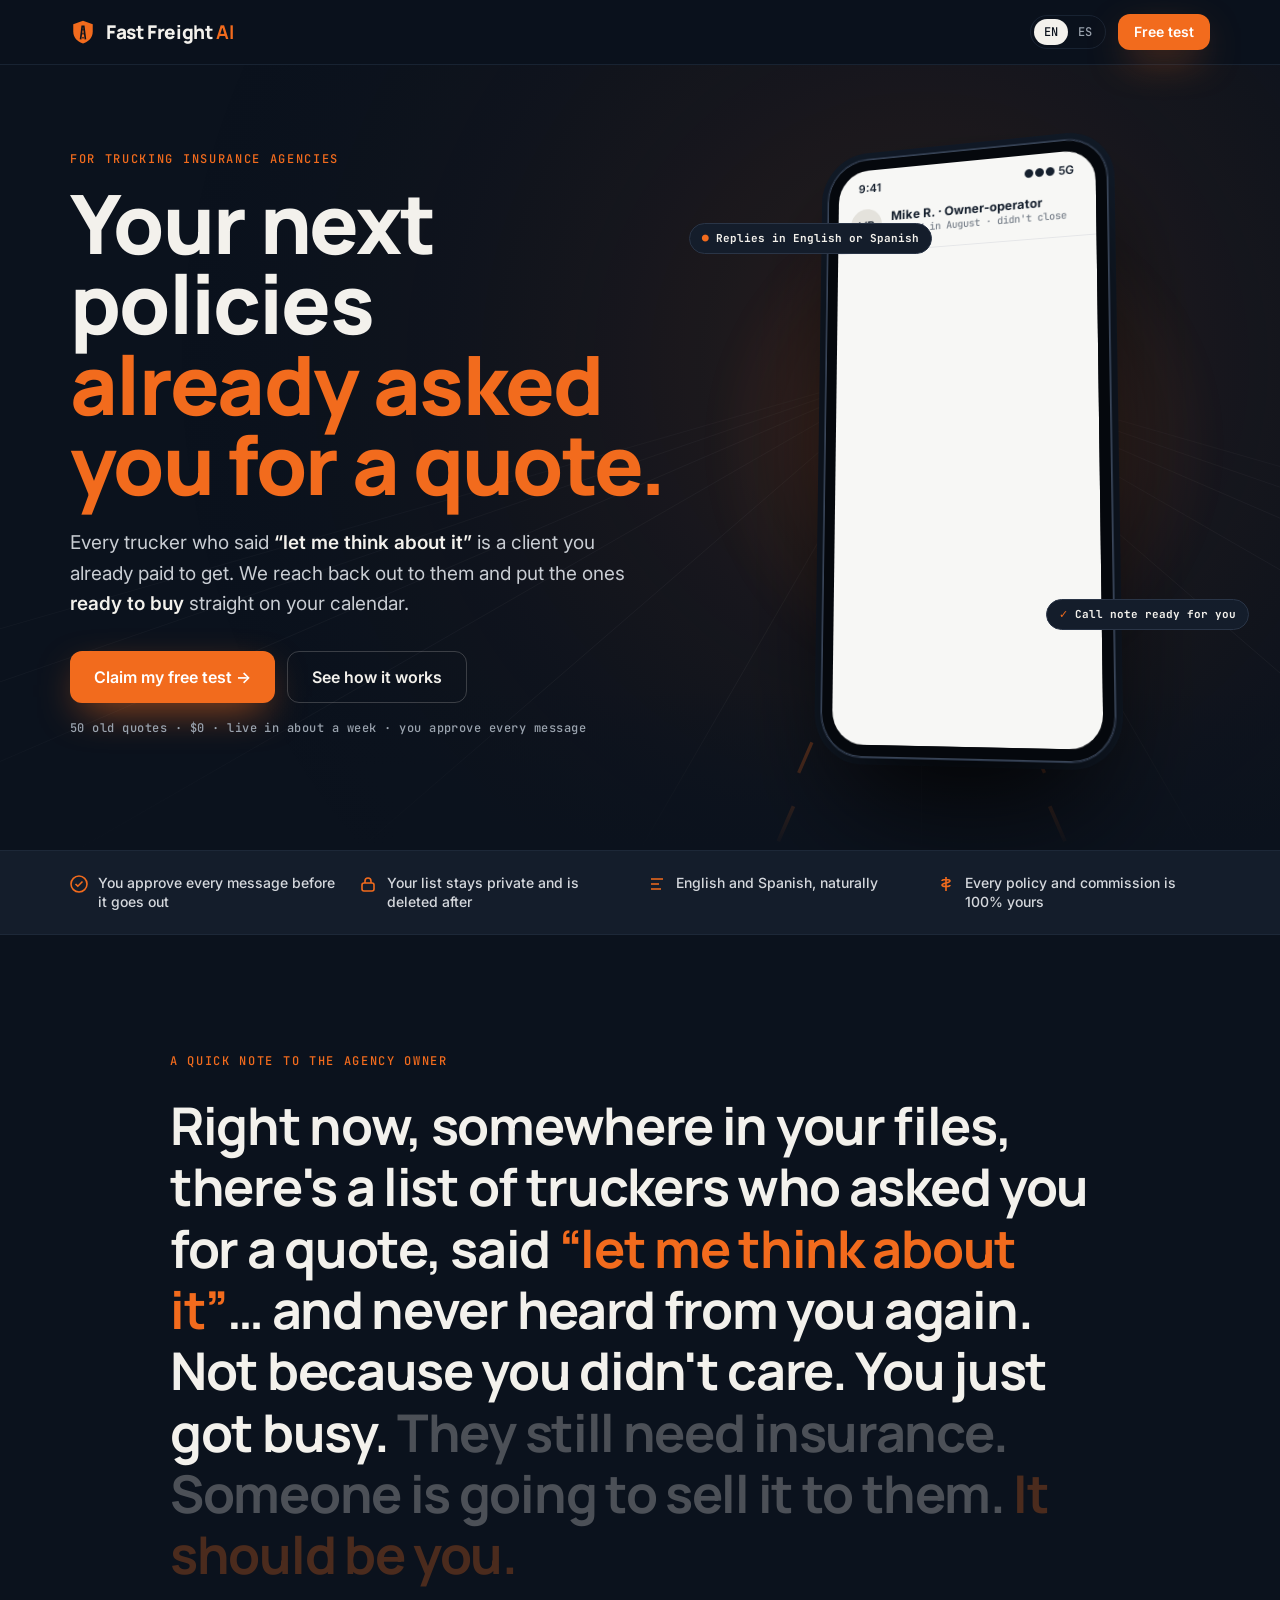
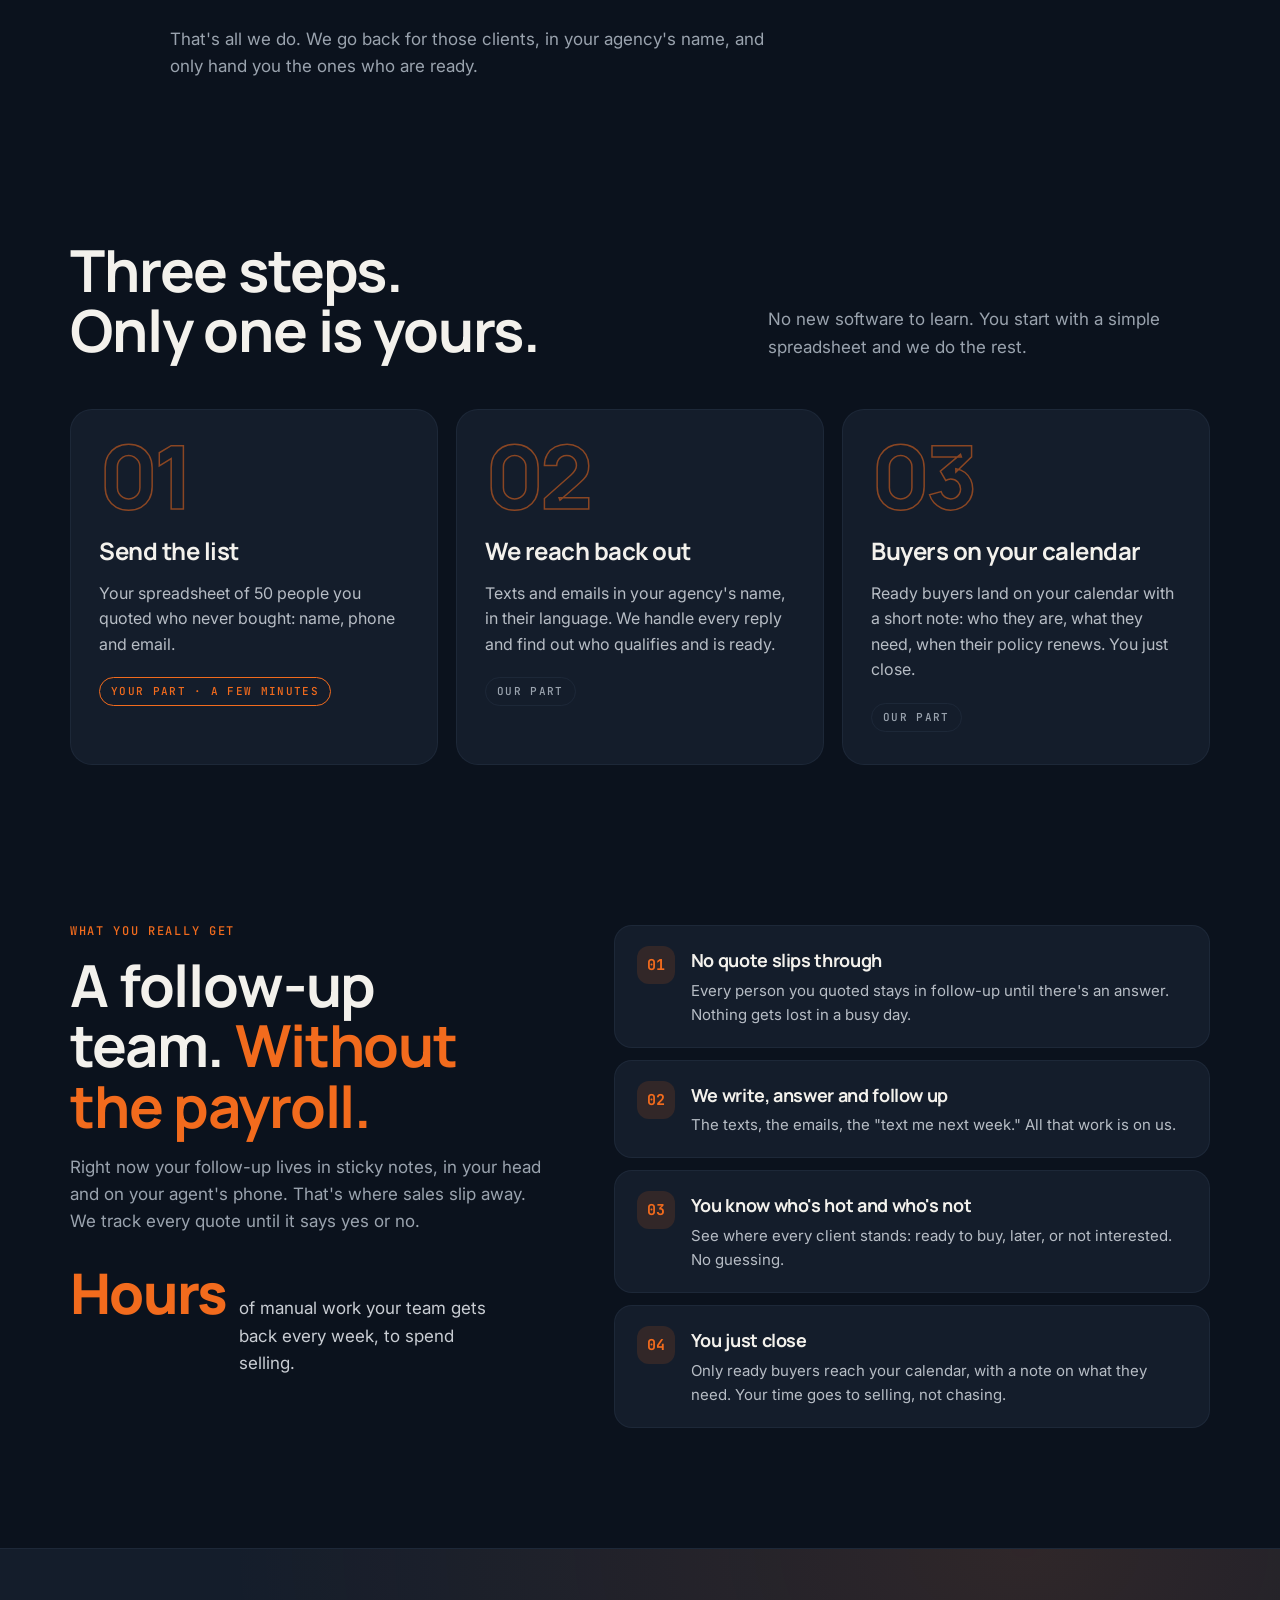
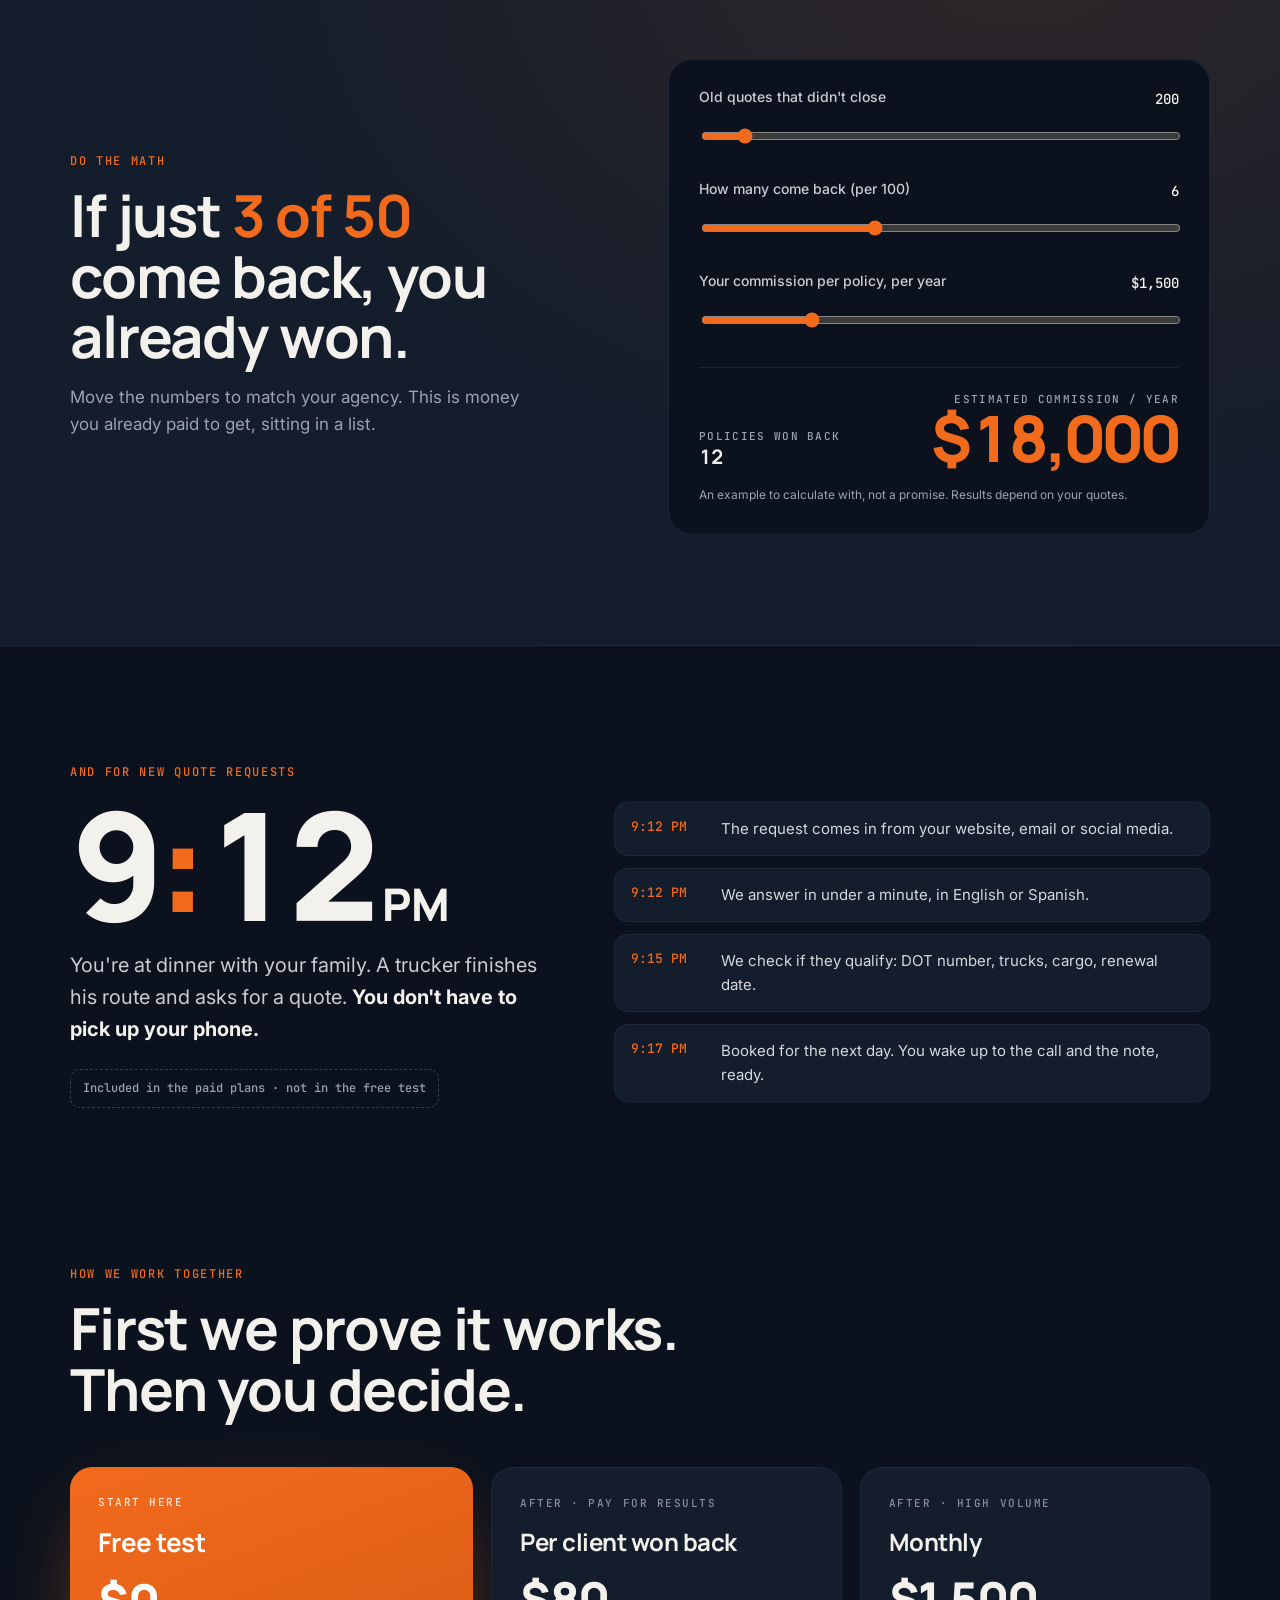
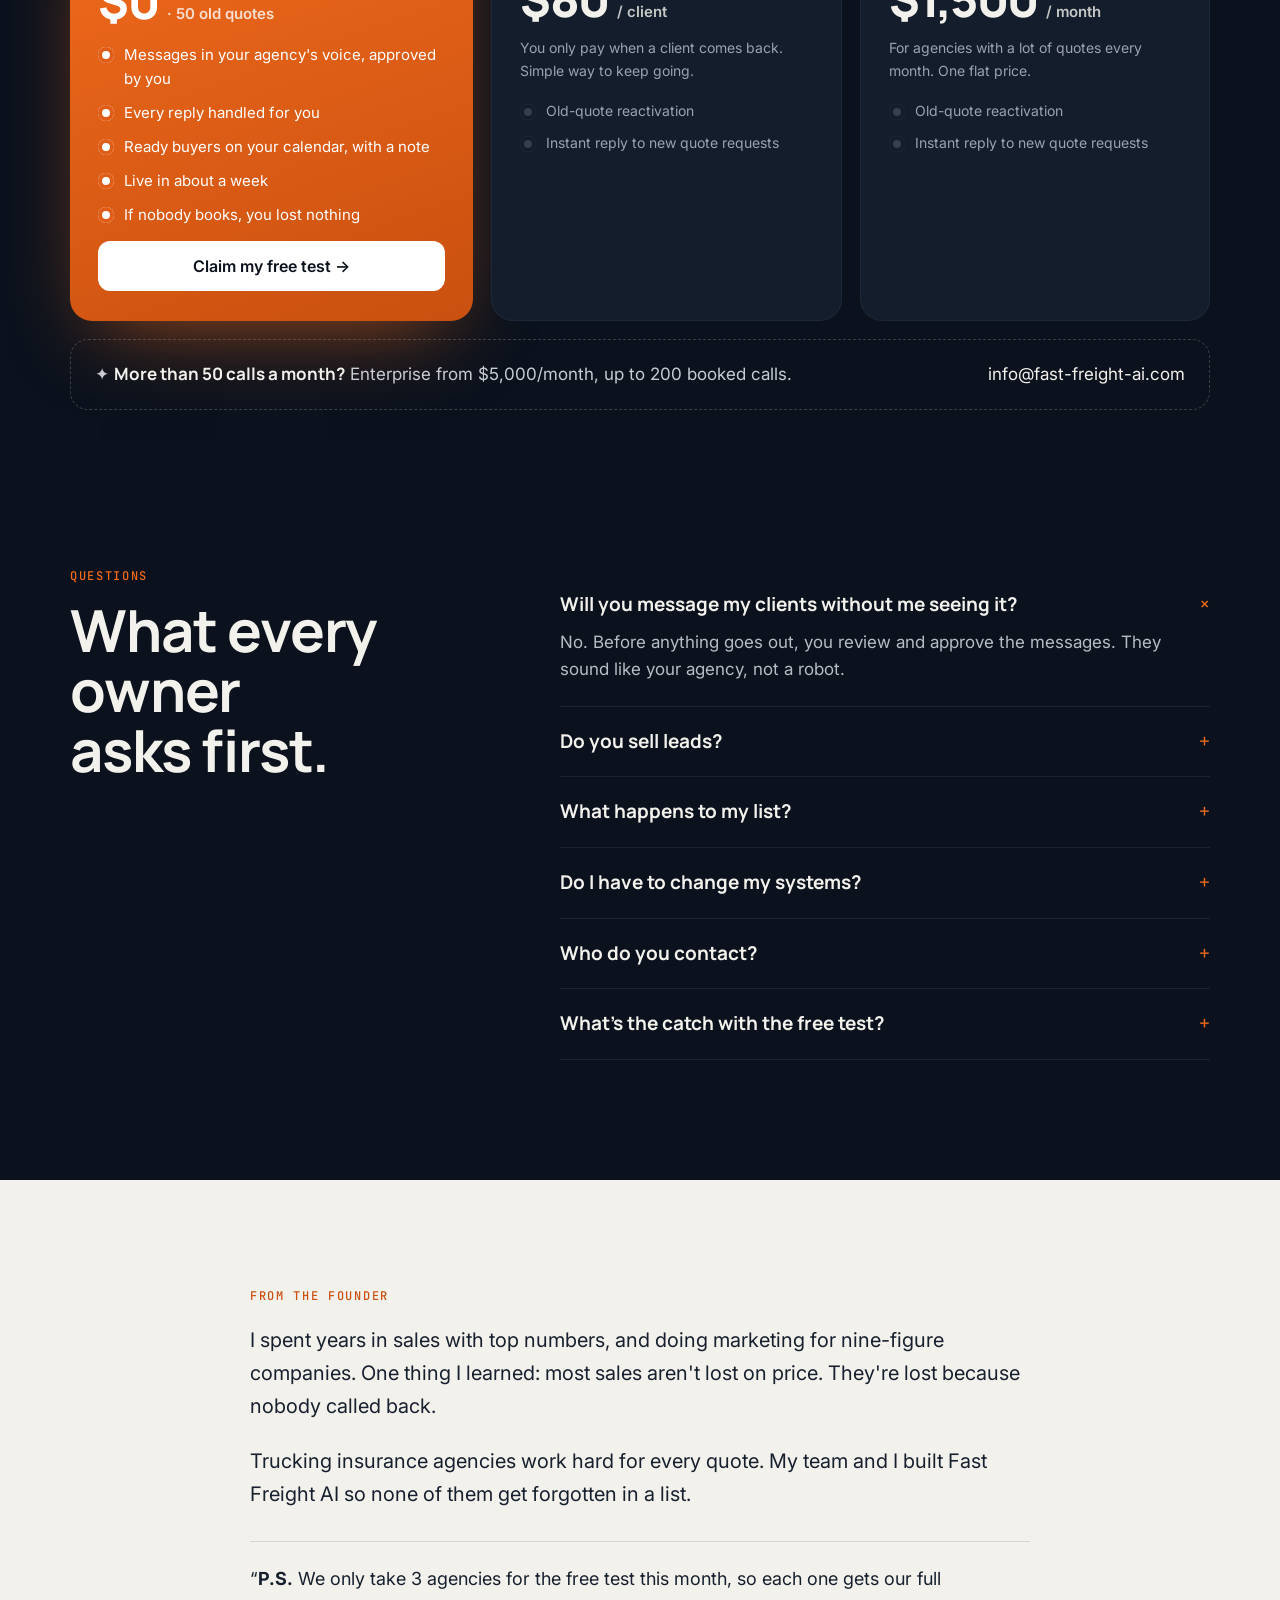
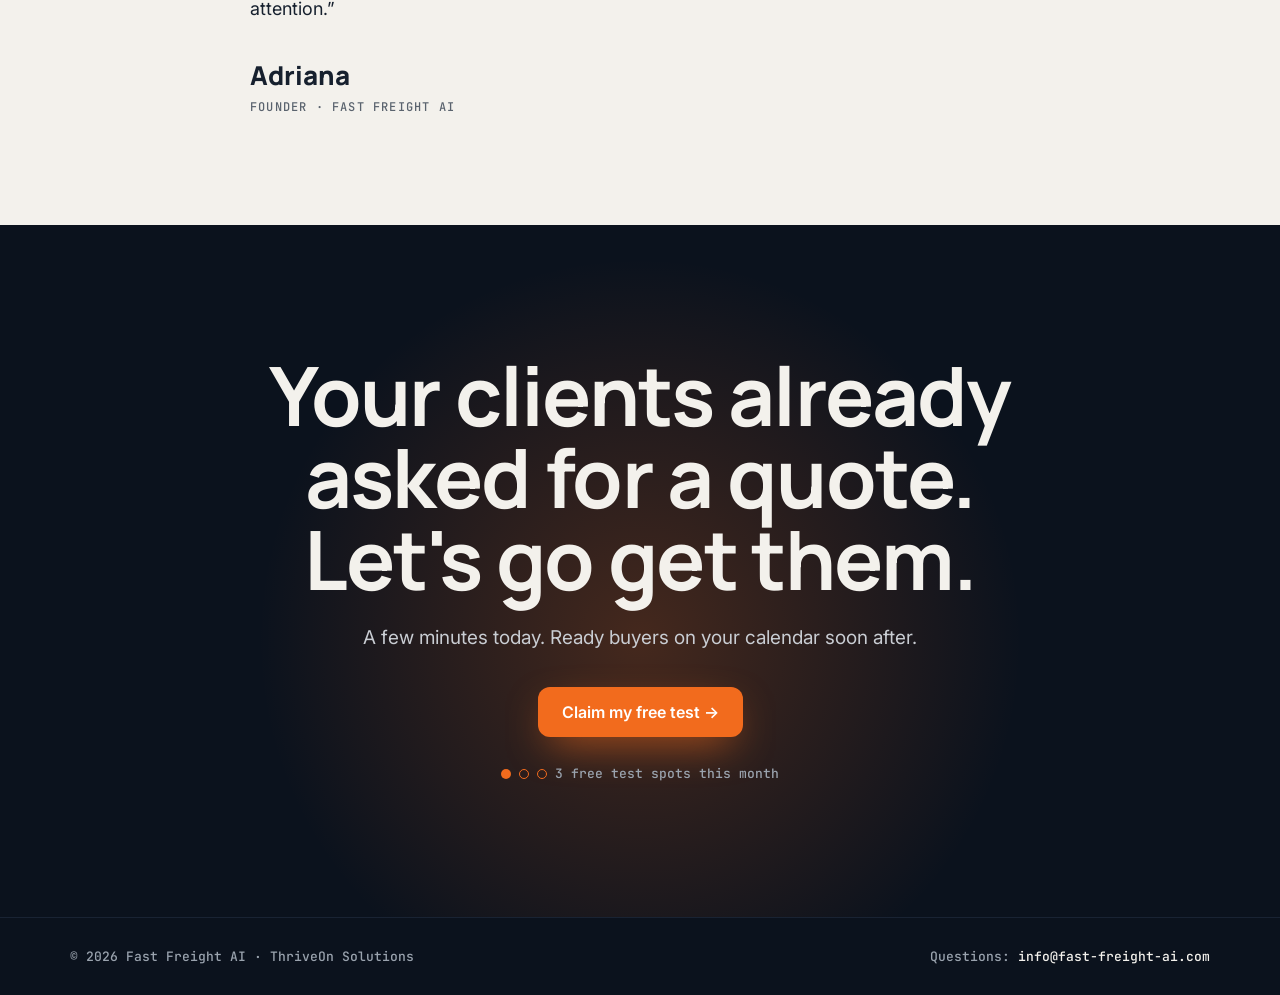
==== commit 6917600a: "Add team section with follow-up service details Added a new team section with details about follow-u" ====
--- a/index.html
+++ b/index.html
@@ -124,6 +124,20 @@
 .who{display:inline-block;margin-top:20px;font:500 11px/1 var(--mono);letter-spacing:.12em;text-transform:uppercase;padding:8px 11px;border-radius:999px;border:1px solid var(--line);color:var(--fog)}
 .who.you{border-color:var(--signal);color:var(--signal)}
 
+/* TEAM */
+.team .wrap{padding-block:40px 120px;display:grid;grid-template-columns:.9fr 1.1fr;gap:56px;align-items:start}
+.team h2 em{font-style:normal;color:var(--signal)}
+.team .sub{color:var(--fog);margin-top:18px;max-width:28em}
+.team-list{display:grid;gap:12px}
+.team-item{display:grid;grid-template-columns:auto 1fr;gap:16px;padding:20px 22px;border-radius:18px;background:var(--asphalt);border:1px solid var(--line);min-width:0}
+.team-item .ico{width:38px;height:38px;border-radius:12px;background:var(--signal-soft);display:grid;place-items:center;color:var(--signal);font:700 15px var(--mono)}
+.team-item h3{font-size:18px;margin-bottom:4px}
+.team-item p{color:#B7BDC5;font-size:15px}
+.hours{margin-top:30px;display:inline-flex;align-items:baseline;gap:12px;flex-wrap:wrap}
+.hours b{font:800 56px/1 var(--display);color:var(--signal);letter-spacing:-.03em}
+.hours span{color:#C9CDD3;max-width:16em}
+@media (max-width:900px){.team .wrap{grid-template-columns:1fr;gap:36px}}
+
 /* MATH */
 .math{background:radial-gradient(ellipse at 80% 0%,#F26B1D1f,transparent 55%),var(--asphalt);border-block:1px solid var(--line)}
 .math .wrap{display:grid;grid-template-columns:1fr 1fr;gap:56px;padding-block:110px;align-items:center}
@@ -330,6 +344,23 @@
         <p data-es="Los listos llegan a tu calendario con una nota corta: quién es, qué necesita y cuándo se le vence la póliza. Tú solo cierras.">Ready buyers land on your calendar with a short note: who they are, what they need, when their policy renews. You just close.</p>
         <span class="who" data-es="Nuestra parte">Our part</span>
       </article>
+    </div>
+  </div>
+</section>
+
+<section class="team">
+  <div class="wrap">
+    <div>
+      <div class="eyebrow" data-es="Lo que realmente recibes">What you really get</div>
+      <h2 style="margin-top:18px" data-es="Un equipo de seguimiento. <em>Sin contratar a nadie.</em>">A follow-up team. <em>Without the payroll.</em></h2>
+      <p class="sub" data-es="Hoy el seguimiento vive en notas, en tu cabeza y en el celular de tu agente. Por ahí se escapan las ventas. Nosotros llevamos el control de cada cotización hasta que dice sí o no.">Right now your follow-up lives in sticky notes, in your head and on your agent's phone. That's where sales slip away. We track every quote until it says yes or no.</p>
+      <div class="hours"><b data-es="Horas">Hours</b><span data-es="de trabajo manual que tu equipo recupera cada semana para vender.">of manual work your team gets back every week, to spend selling.</span></div>
+    </div>
+    <div class="team-list">
+      <div class="team-item rv"><div class="ico">01</div><div><h3 data-es="Ninguna cotización se queda olvidada">No quote slips through</h3><p data-es="Cada persona que cotizaste queda en seguimiento hasta tener una respuesta. Nada se pierde entre el trabajo del día.">Every person you quoted stays in follow-up until there's an answer. Nothing gets lost in a busy day.</p></div></div>
+      <div class="team-item rv"><div class="ico">02</div><div><h3 data-es="Nosotros escribimos, contestamos e insistimos">We write, answer and follow up</h3><p data-es="Los textos, los emails y el &quot;escríbeme la próxima semana&quot;. Todo ese trabajo lo hacemos nosotros.">The texts, the emails, the "text me next week." All that work is on us.</p></div></div>
+      <div class="team-item rv"><div class="ico">03</div><div><h3 data-es="Sabes quién está listo y quién no">You know who's hot and who's not</h3><p data-es="Ves en qué va cada cliente: listo para comprar, más adelante o no le interesa. Sin adivinar.">See where every client stands: ready to buy, later, or not interested. No guessing.</p></div></div>
+      <div class="team-item rv"><div class="ico">04</div><div><h3 data-es="Tú solo cierras">You just close</h3><p data-es="A tu calendario solo llega la gente lista, con una nota de lo que necesita. Tu tiempo va a ventas, no a perseguir.">Only ready buyers reach your calendar, with a note on what they need. Your time goes to selling, not chasing.</p></div></div>
     </div>
   </div>
 </section>
@@ -410,7 +441,7 @@
         </ul>
       </article>
     </div>
-    <div class="enterprise"><span data-es="<b>¿Más de 100 llamadas al mes?</b> Armamos un plan para tu volumen.">✦ <b>100+ calls a month?</b> We'll build a plan around your volume.</span><span class="sel">info@fast-freight-ai.com</span></div>
+    <div class="enterprise"><span data-es="<b>¿Más de 50 llamadas al mes?</b> Plan Enterprise desde $5,000/mes, hasta 200 llamadas agendadas.">✦ <b>More than 50 calls a month?</b> Enterprise from $5,000/month, up to 200 booked calls.</span><span class="sel">info@fast-freight-ai.com</span></div>
   </div>
 </section>
 
@@ -422,6 +453,7 @@
     </div>
     <div>
       <details open><summary data-es="¿Le van a escribir a mis clientes sin que yo lo vea?">Will you message my clients without me seeing it?</summary><p data-es="No. Antes de empezar, tú revisas y apruebas los mensajes. Suenan como tu agencia, no como un robot.">No. Before anything goes out, you review and approve the messages. They sound like your agency, not a robot.</p></details>
+      <details><summary data-es="¿Ustedes venden leads?">Do you sell leads?</summary><p data-es="No. No vendemos ni compramos leads. Trabajamos solo con tus propias cotizaciones: personas que ya te pidieron precio. Las traemos de vuelta y les damos seguimiento a todas, para que cierres con gente que ya conoce tu agencia.">No. We don't sell or buy leads. We only work with your own quotes, people who already asked you for a price. We bring them back and keep track of every one, so you close with people who already know your agency.</p></details>
       <details><summary data-es="¿Qué pasa con mi lista?">What happens to my list?</summary><p data-es="Solo la usamos para tu campaña. Al terminar, la borramos de todos lados. Tus clientes siguen siendo tuyos.">We only use it for your campaign. When it's done, we delete it everywhere. Your clients stay yours.</p></details>
       <details><summary data-es="¿Tengo que cambiar mis sistemas?">Do I have to change my systems?</summary><p data-es="No. Para empezar solo necesitamos una hoja de cálculo con nombre, teléfono y email.">No. To start, we only need a spreadsheet with names, phones and emails.</p></details>
       <details><summary data-es="¿A quién le escriben?">Who do you contact?</summary><p data-es="Solo a tus propios clientes: personas que ya te pidieron cotización y te dieron su información para que les dieras seguimiento.">Only your own leads: people who already asked you for a quote and shared their info so you could follow up.</p></details>
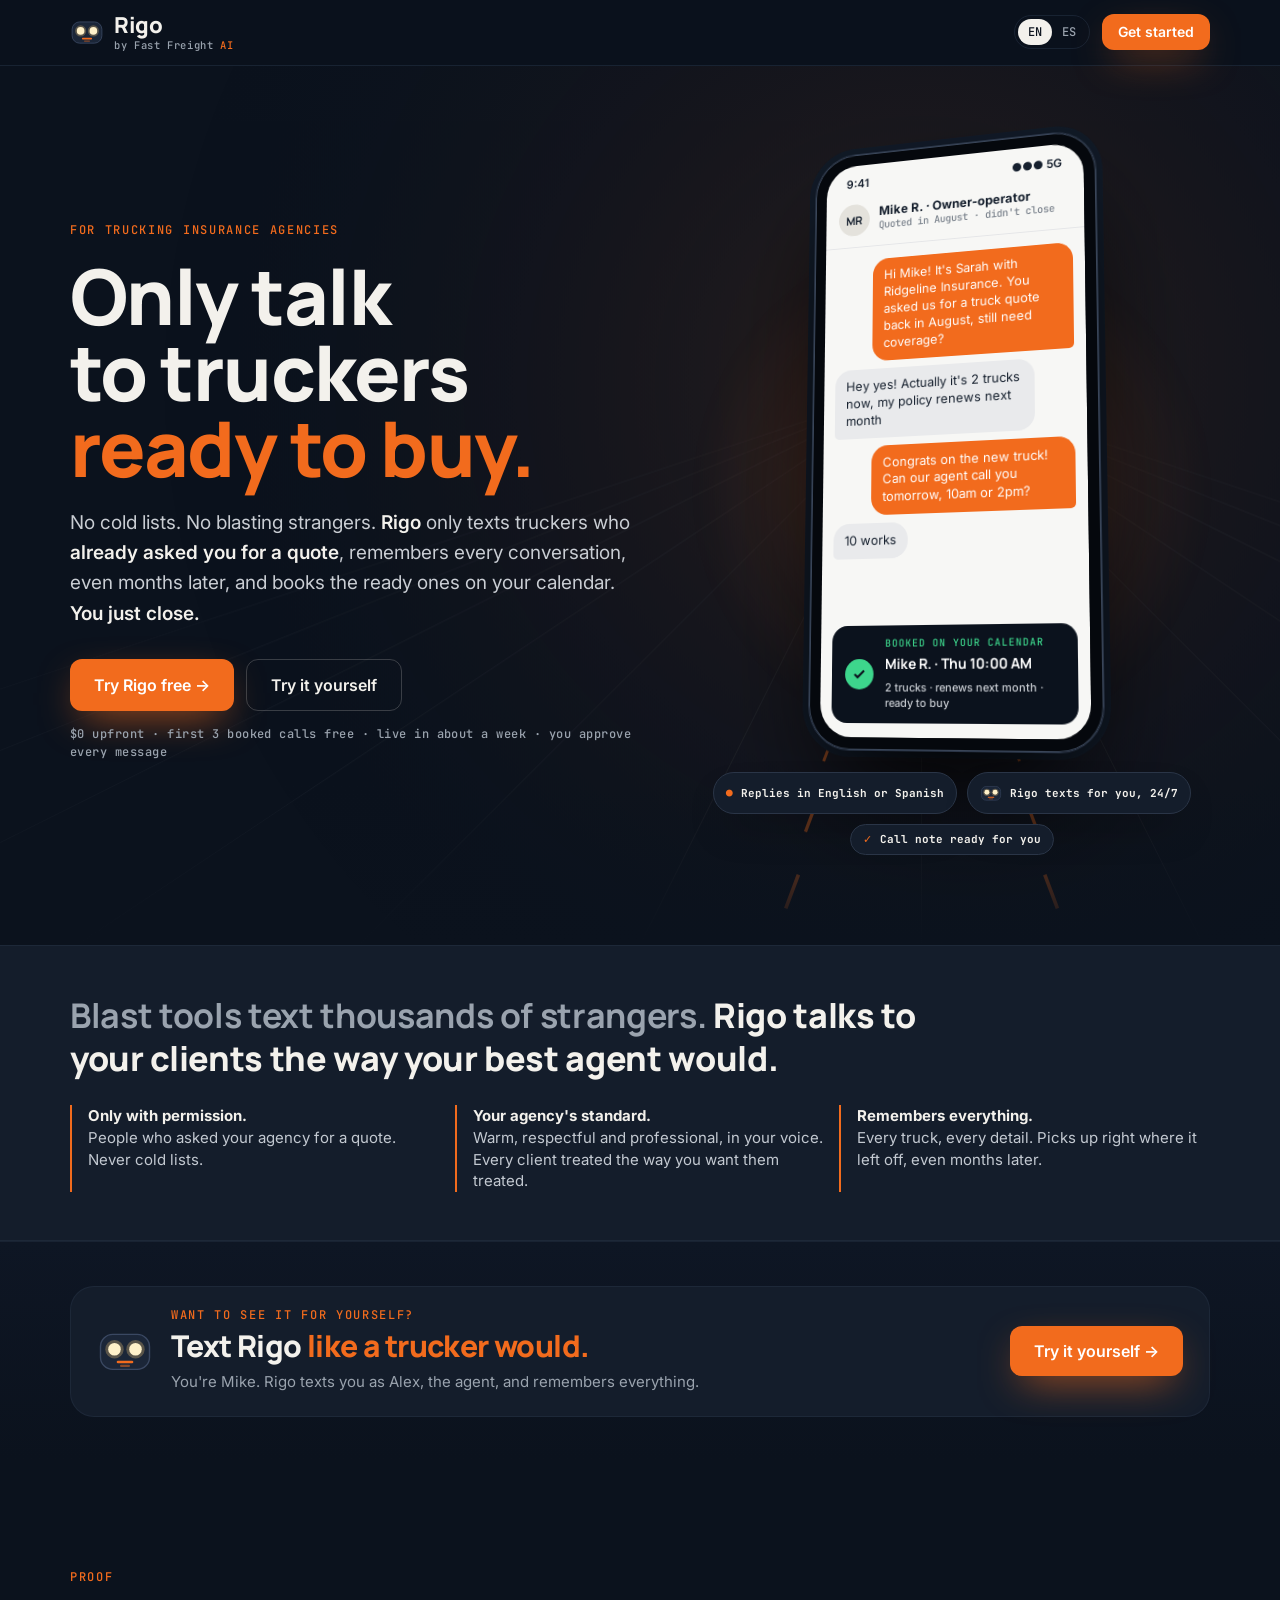
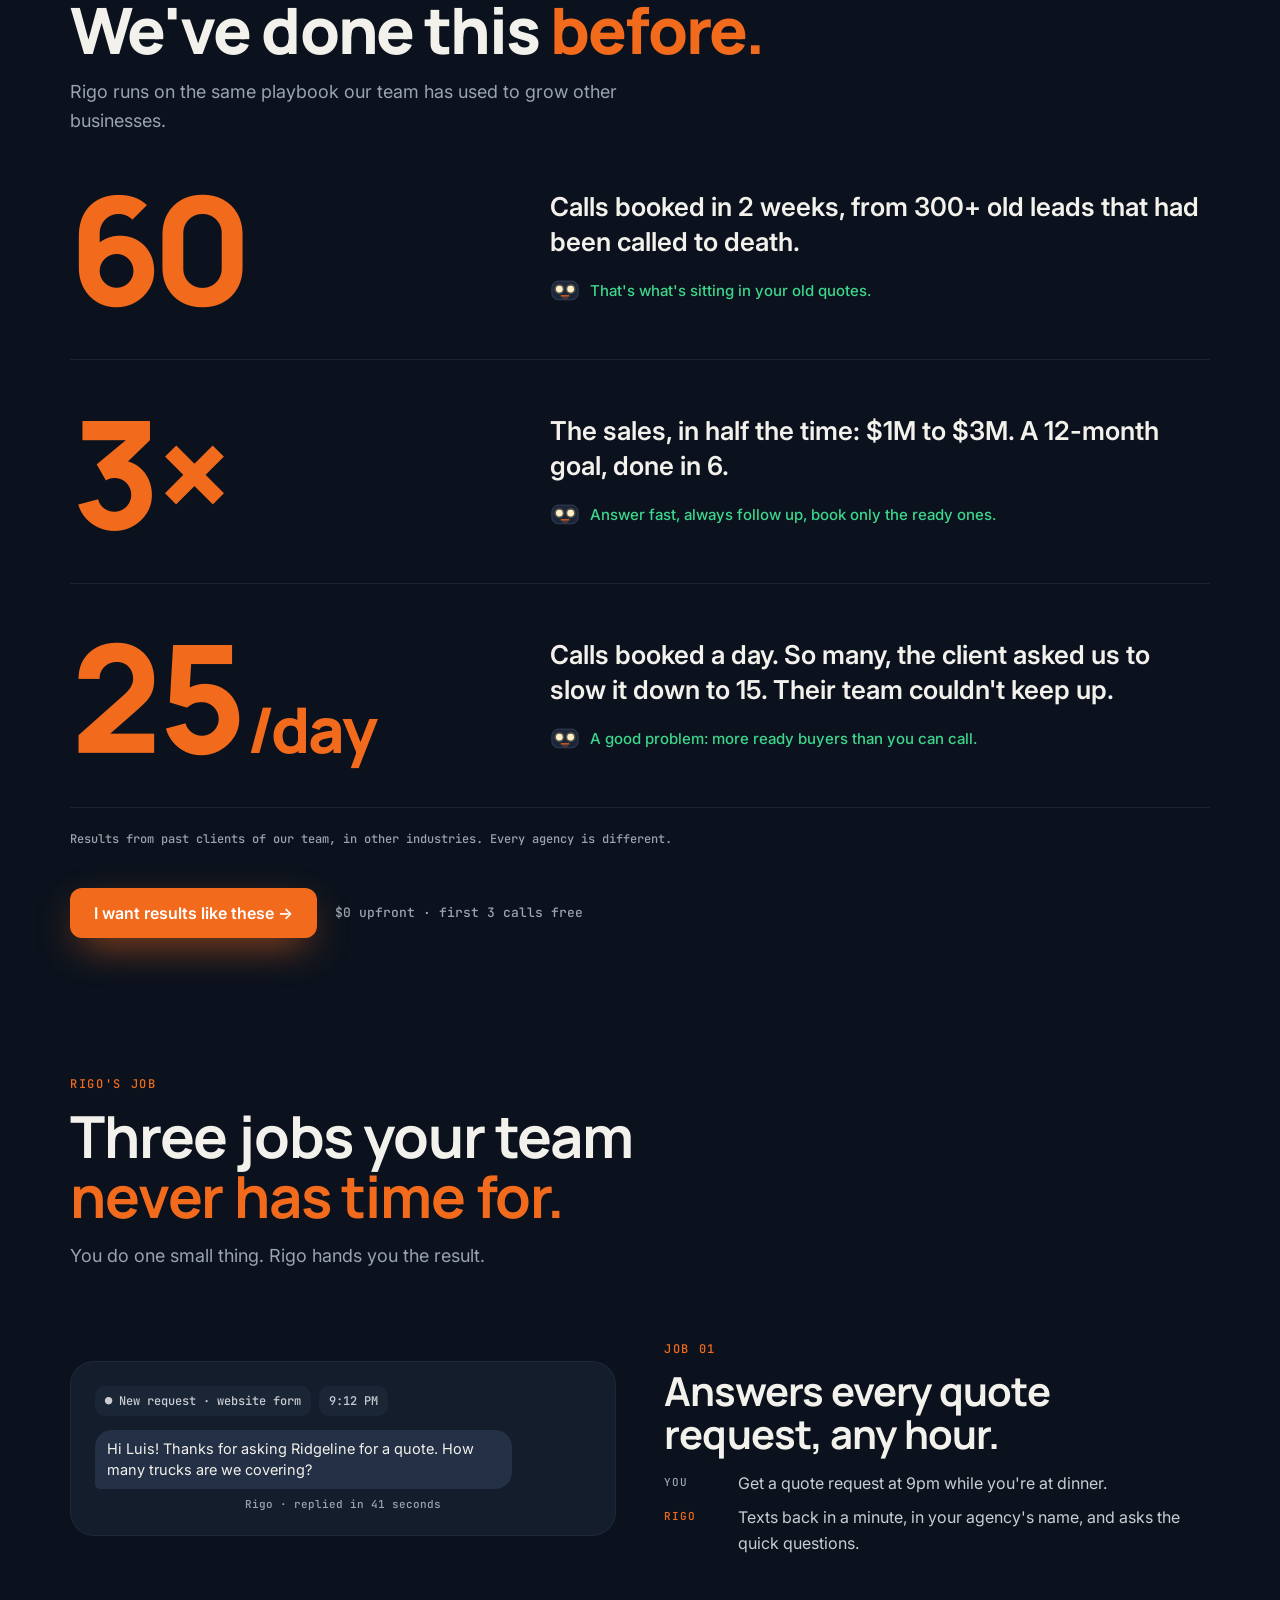
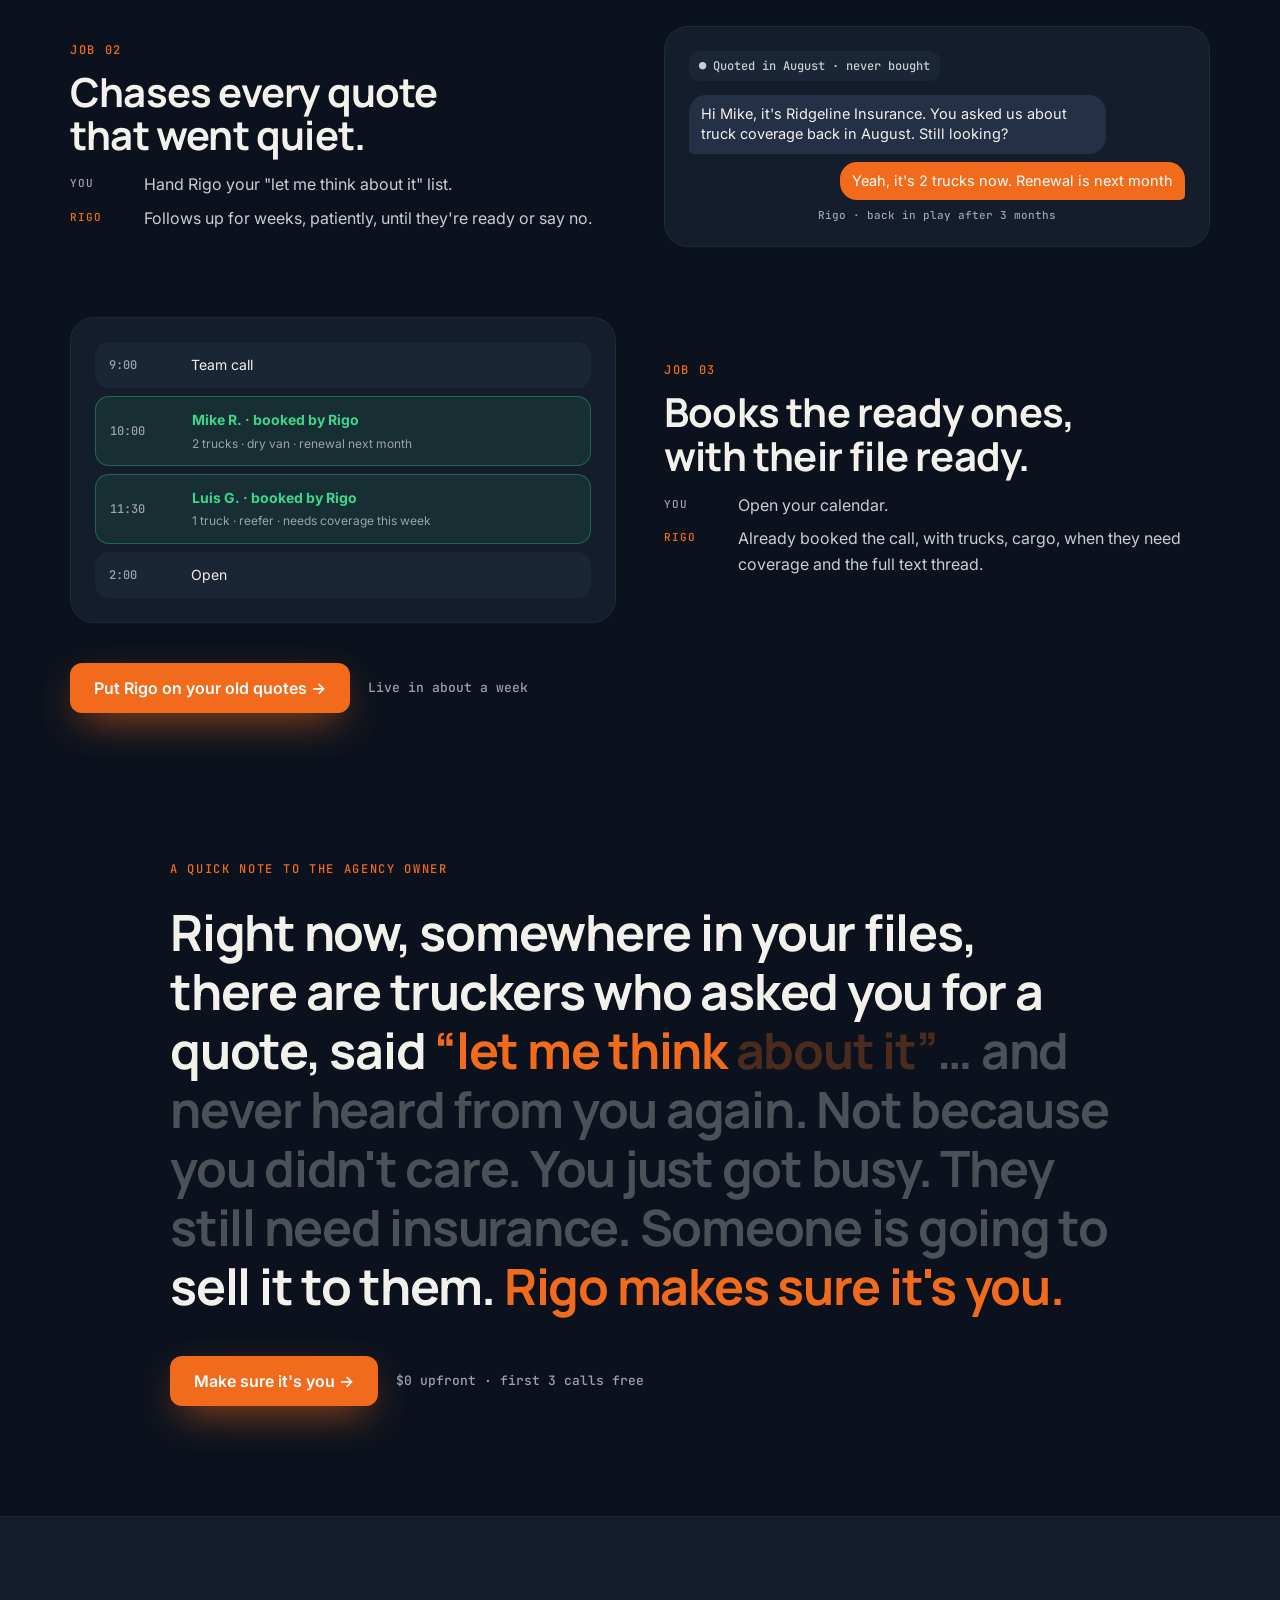
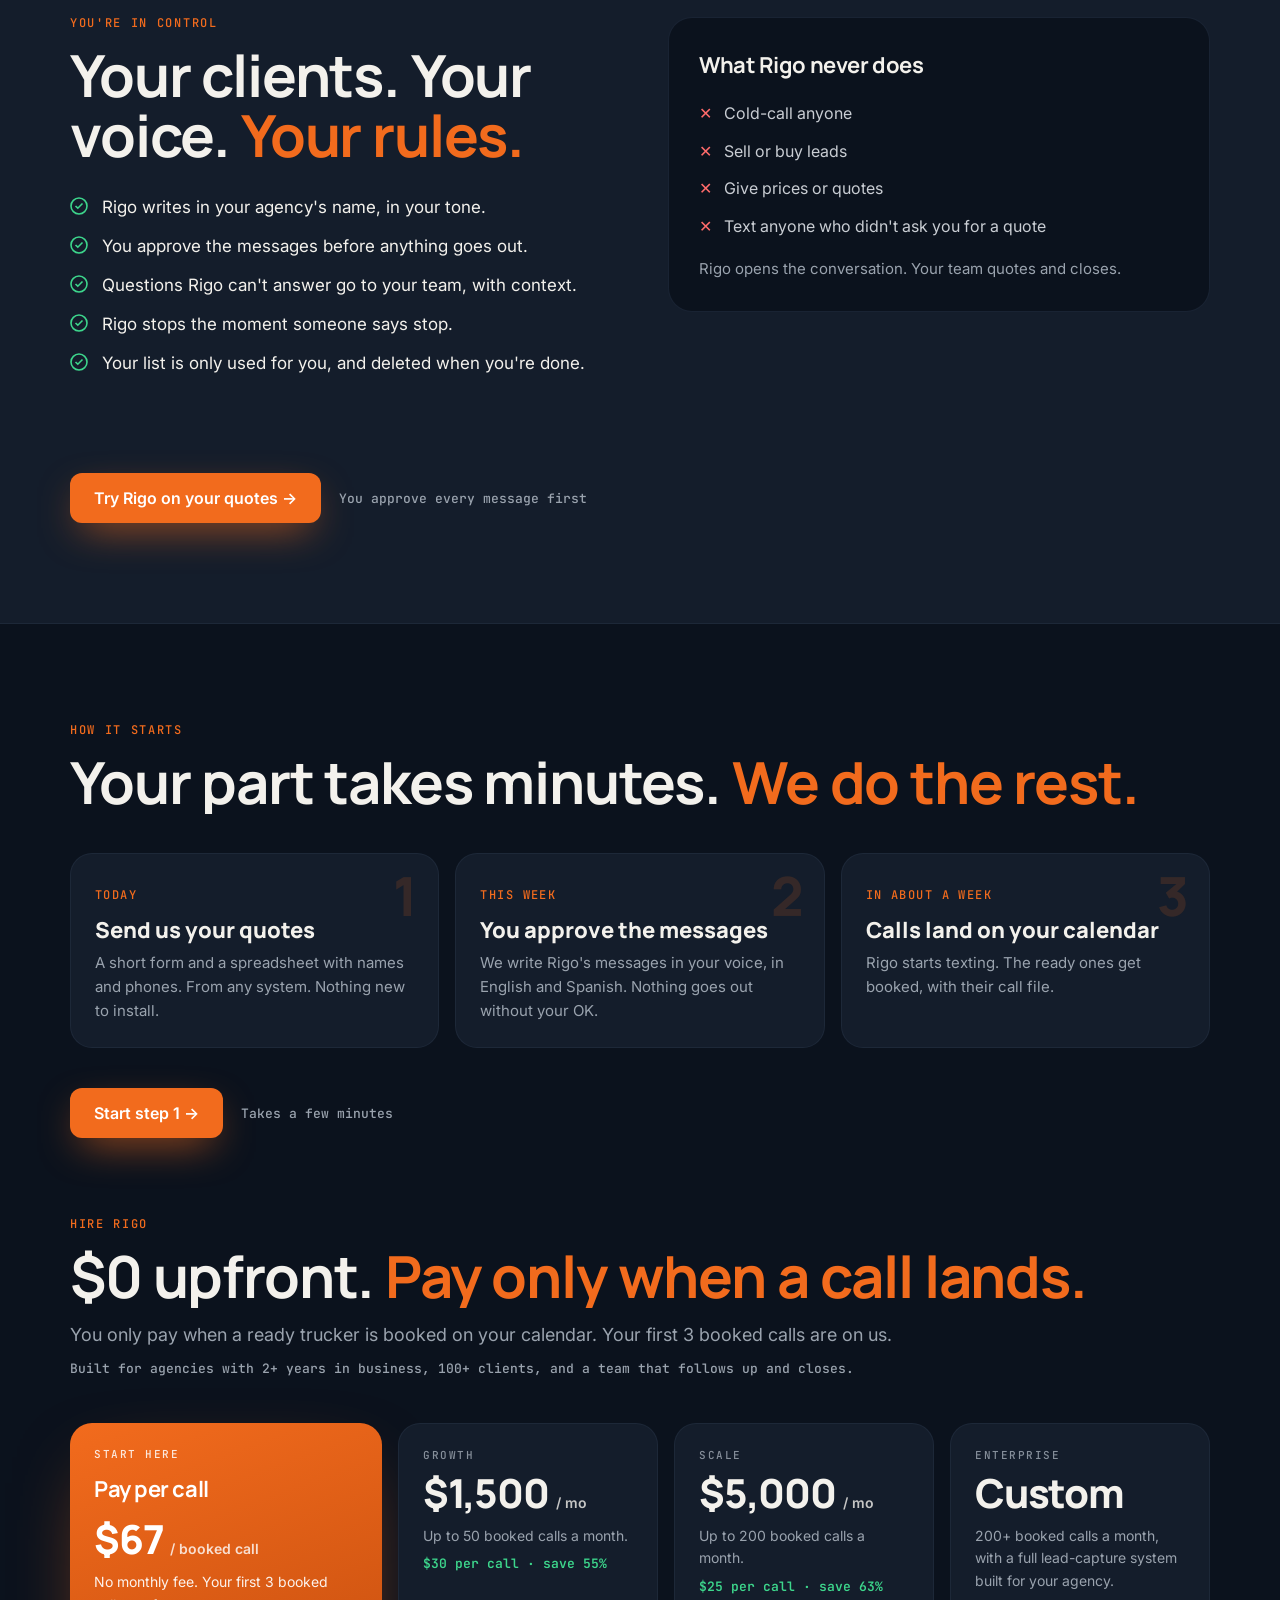
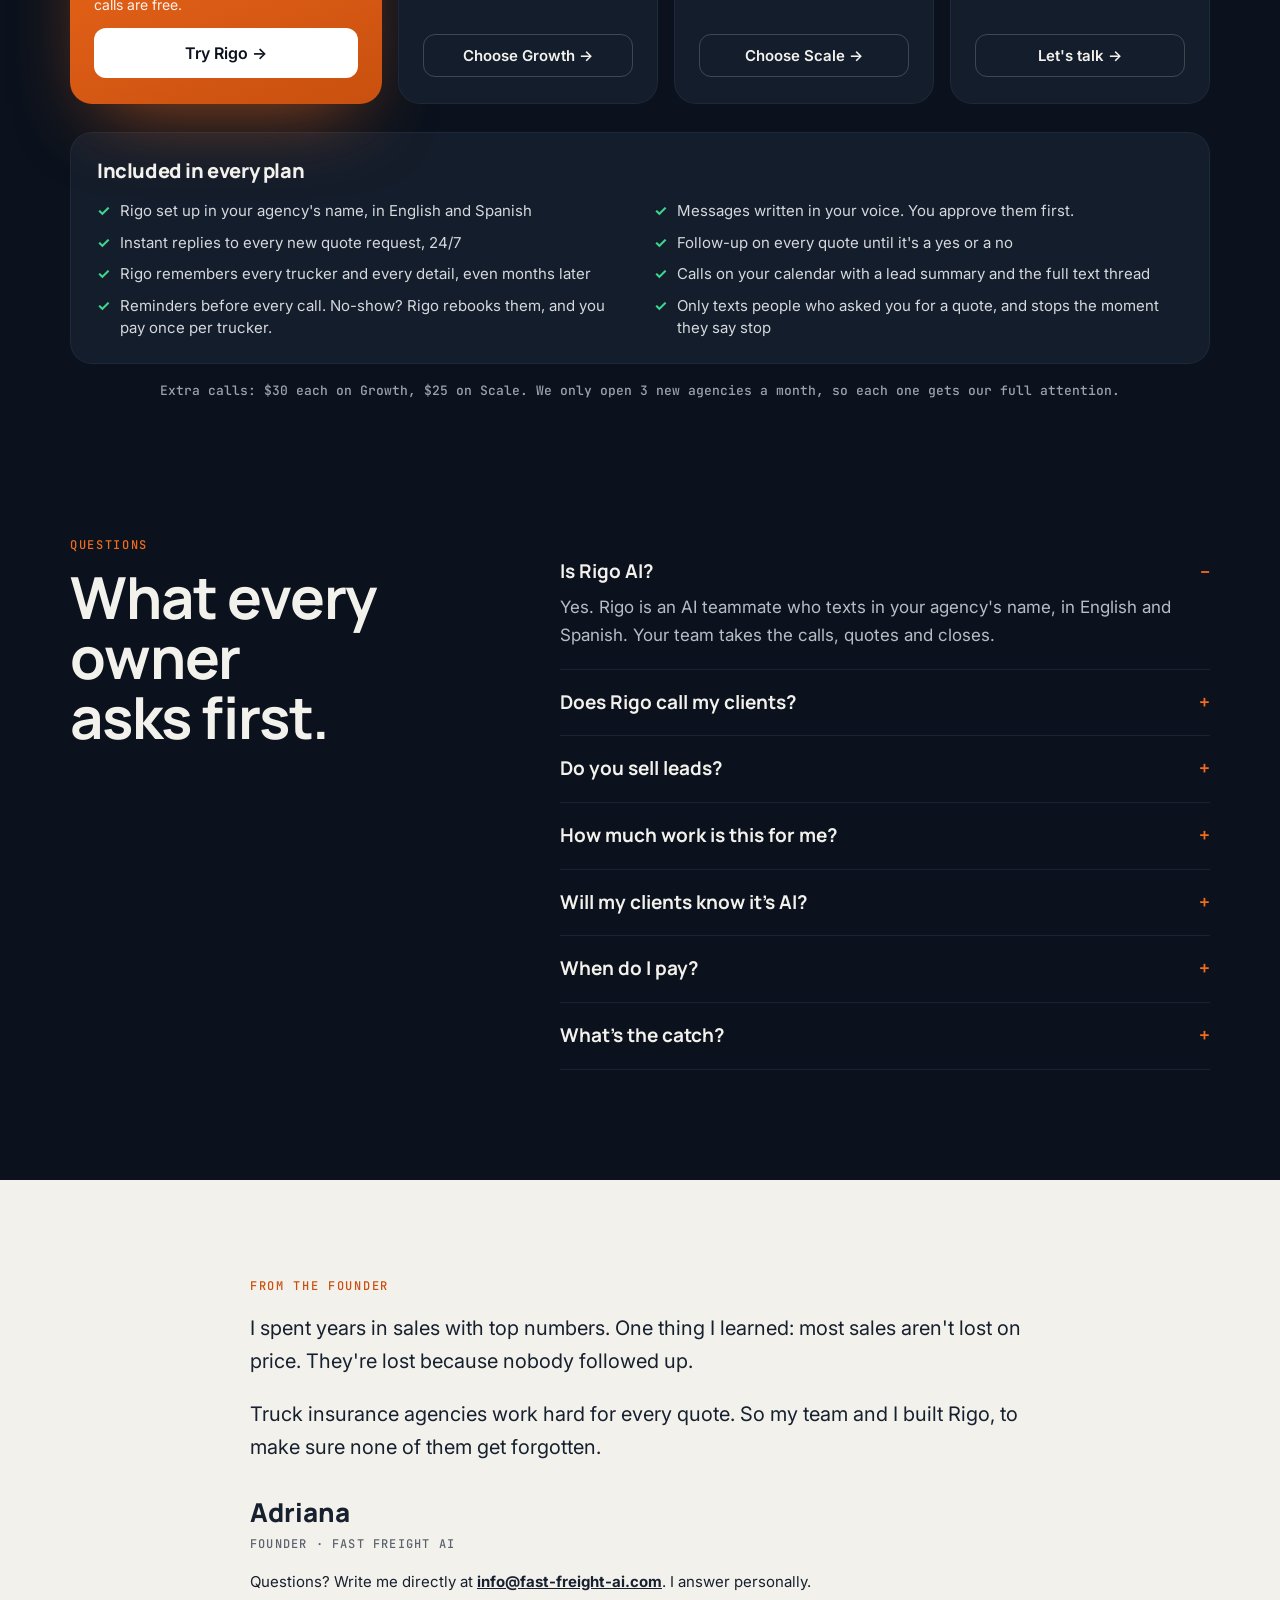
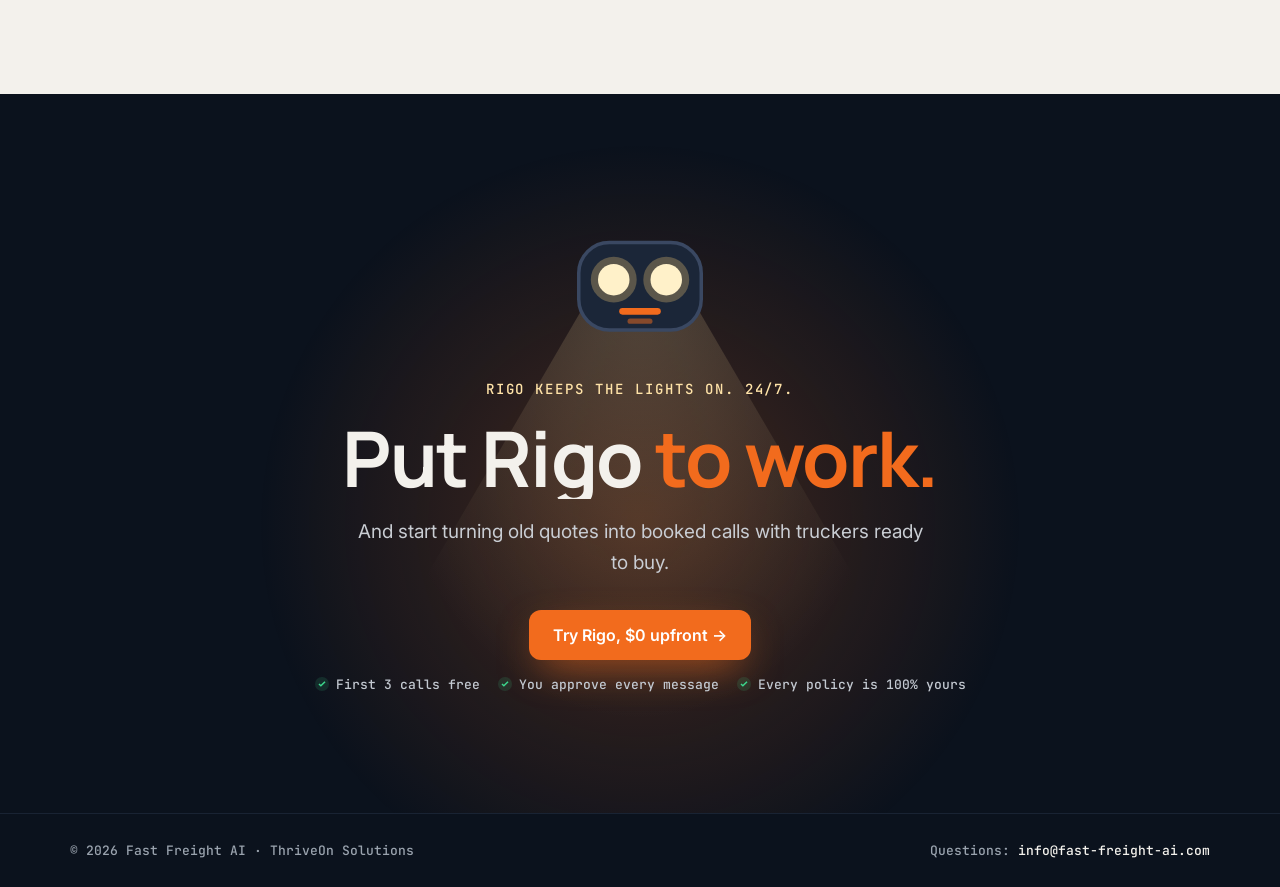
==== commit 321d3e35: "Rigo site: new hero, proof, pay-per-call pricing" ====
--- a/index.html
+++ b/index.html
@@ -1,25 +1,14 @@
-<!doctype html>
-<html lang="en">
-<head>
-<meta charset="utf-8">
-<meta name="viewport" content="width=device-width, initial-scale=1, viewport-fit=cover">
-<title>Fast Freight AI</title>
+<!doctype html><html lang="en"><head><meta charset="utf-8"><meta name="viewport" content="width=device-width,initial-scale=1"><title>Fast Freight AI · Meet Rigo</title><link rel="icon" type="image/svg+xml" href="data:image/svg+xml,%3Csvg xmlns=%27http://www.w3.org/2000/svg%27 viewBox=%270 0 64 64%27%3E%3Crect x=%274%27 y=%2713%27 width=%2756%27 height=%2740%27 rx=%2714%27 fill=%27%231B2638%27/%3E%3Ccircle cx=%2720%27 cy=%2730%27 r=%278.5%27 fill=%27%23FFF1C9%27/%3E%3Ccircle cx=%2744%27 cy=%2730%27 r=%278.5%27 fill=%27%23FFF1C9%27/%3E%3Cpath d=%27M23 45h18%27 stroke=%27%23F26B1D%27 stroke-width=%274%27 stroke-linecap=%27round%27/%3E%3C/svg%3E"><title>Fast Freight AI</title>
 <meta name="claude:viewport-fit-sides" content="cover">
-<meta name="description" content="We bring back the trucking quotes that said 'let me think about it' and put the ready buyers on your calendar. Free test on 50 old quotes.">
+<meta name="description" content="Meet Rigo, the AI teammate for truck insurance agencies. Rigo texts every trucker who asked you for a quote, follows up until they're ready, and books them on your calendar.">
 <link rel="preconnect" href="https://fonts.googleapis.com">
 <link rel="preconnect" href="https://fonts.gstatic.com" crossorigin>
 <link rel="stylesheet" href="https://fonts.googleapis.com/css2?family=Manrope:wght@500;700;800&family=Inter:wght@400;500;600&family=JetBrains+Mono:wght@500&display=swap">
 <style>
-/* Layout: night-highway dark world. One glowing phone carries the story; editorial type does the rest. Single committed dark look. */
+/* Layout: night-highway world. The hero IS the product: a live phone where the visitor texts Rigo like a trucker would. Single committed dark look. */
 :root{
-  --night:#0B121D;      /* page ground */
-  --asphalt:#141D2B;    /* raised surfaces */
-  --line:#24304299;     /* hairlines */
-  --chalk:#F3F1EC;      /* primary text */
-  --fog:#9AA3AE;        /* secondary text */
-  --signal:#F26B1D;     /* brand orange: actions + glow */
-  --signal-soft:#F26B1D22;
-  --go:#3DD68C;         /* "booked" state */
+  --night:#0B121D; --asphalt:#141D2B; --raise:#1A2536; --line:#24304299;
+  --chalk:#F3F1EC; --fog:#9AA3AE; --signal:#F26B1D; --signal-soft:#F26B1D22; --go:#3DD68C;
   --display:"Manrope",system-ui,-apple-system,"Segoe UI",sans-serif;
   --body:"Inter",system-ui,-apple-system,"Segoe UI",sans-serif;
   --mono:"JetBrains Mono",ui-monospace,"SFMono-Regular",Menlo,monospace;
@@ -34,19 +23,156 @@
 p{margin:0}
 .wrap{max-width:1180px;margin:0 auto;padding-left:max(20px,env(safe-area-inset-left,0px));padding-right:max(20px,env(safe-area-inset-right,0px))}
 .eyebrow{font:500 12px/1 var(--mono);letter-spacing:.14em;text-transform:uppercase;color:var(--signal)}
-.btn{display:inline-flex;align-items:center;gap:10px;font:600 16px/1 var(--body);text-decoration:none;padding:17px 24px;border-radius:12px;transition:transform .2s ease,box-shadow .2s ease,background .2s}
+section h2{font-size:clamp(34px,4.6vw,58px);line-height:1.04}
+h2 em,h1 em{font-style:normal;color:var(--signal)}
+.btn{display:inline-flex;align-items:center;gap:10px;font:600 16px/1 var(--body);text-decoration:none;padding:17px 24px;border-radius:12px;transition:transform .2s,box-shadow .2s;border:0;cursor:pointer}
 .btn-go{background:var(--signal);color:#fff;box-shadow:0 14px 40px -12px #F26B1Dcc}
-.btn-go:hover{transform:translateY(-2px);box-shadow:0 20px 50px -12px #F26B1Dee}
-.btn-ghost{border:1px solid #F3F1EC33;color:var(--chalk)}
-.btn-ghost:hover{border-color:var(--chalk)}
-.btn:focus-visible,button:focus-visible,input:focus-visible{outline:2px solid var(--signal);outline-offset:3px}
-
+.btn-go:hover{transform:translateY(-2px)}
+.btn-ghost{border:1px solid #F3F1EC33;color:var(--chalk);background:none}
+.btn:focus-visible,button:focus-visible,input:focus-visible,summary:focus-visible{outline:2px solid var(--signal);outline-offset:3px}
+
+/* Rigo avatar */
+.rigo-av{width:40px;height:40px;position:relative;flex:none;display:block}
+.rigo-av svg{width:100%;height:100%;display:block;overflow:visible;animation:rfloat 4s ease-in-out infinite}
+.rigo-av .eye{transform-box:fill-box;transform-origin:center;animation:rblink 5s infinite}
+.rigo-av .eyes{transition:transform .3s ease}
+.rigo-av .happy{opacity:0;transition:opacity .25s}
+.rigo-av.joy .eye{opacity:0}.rigo-av.joy .happy{opacity:1}
+.rigo-av.think .eyes{transform:translate(3px,-3px)!important}
+.rigo-av .led{display:none}
+.drive .lamp{opacity:.65!important}
+/* headings light up as Rigo passes */
+.lightup{position:relative}
+.lightup .sweep{position:absolute;inset:-12% -8%;pointer-events:none;background:linear-gradient(100deg,transparent 35%,#FFE3A840 50%,transparent 65%);transform:translateX(-110%);mix-blend-mode:screen;opacity:0}
+.lightup.on .sweep{animation:sweep 1.5s cubic-bezier(.3,.6,.3,1) forwards}
+@keyframes sweep{0%{opacity:1;transform:translateX(-110%)}100%{opacity:1;transform:translateX(110%)}}
+.lightup-wrap{overflow:hidden;padding:.06em 0 .1em;margin:-.06em 0 -.1em}
+/* final: headlights switch on */
+.final .rigo-av.lg{width:140px;height:140px}
+.final .carwrap{position:relative}
+.final .carwrap::after{content:"";position:absolute;left:50%;top:62%;width:760px;height:560px;max-width:180vw;transform:translateX(-50%);background:radial-gradient(ellipse 50% 100% at 50% 0,#FFE3A833,#FFE3A80d 55%,transparent 75%);clip-path:polygon(43% 0,57% 0,100% 100%,0 100%);opacity:0;transition:opacity 1.2s ease .4s;pointer-events:none;z-index:-1}
+.final .carwrap .rigo-av{filter:brightness(.45) saturate(.6);transition:filter 1s ease .2s}
+.final .carwrap.on::after{opacity:1}
+.final .carwrap.on .rigo-av{filter:none}
+.final .tagline{font:500 14px var(--mono);letter-spacing:.14em;text-transform:uppercase;color:#FFE3A8;margin-top:26px}
+.rigo-av.lg{width:76px;height:76px}
+.cav{width:44px;height:44px;border-radius:50%;background:linear-gradient(160deg,#A9B0BA,#7D8692);color:#fff;display:grid;place-items:center;font:700 19px var(--body);flex:none}
+.cmeta{display:flex;align-items:center;gap:6px}
+.chead .rigo-av{width:20px;height:20px}
+.memo{align-self:stretch;background:#fff;border:1px solid #E5E6E8;border-left:3px solid var(--signal);border-radius:12px;padding:9px 12px;font:400 12.5px/1.45 var(--body);color:#4A5260;animation:pop .4s}
+.memo b{display:block;font:700 11px var(--mono);letter-spacing:.06em;text-transform:uppercase;color:#C9500F;margin-bottom:3px}
+@keyframes rfloat{50%{transform:translateY(-1.5px)}}
+@keyframes rblink{0%,93%,100%{transform:scaleY(1)}96%{transform:scaleY(.12)}}
+@keyframes rled{50%{opacity:.3}}
+.sys.punch{color:#C9500F;font-weight:700;text-align:center;padding:2px 10px}
+@media (prefers-reduced-motion:reduce){.rigo-av *,.rigo-av svg,.lightup .sweep{animation:none!important}}
+
+.sec-cta{display:flex;flex-wrap:wrap;align-items:center;gap:14px 18px;margin-top:40px;grid-column:1/-1}
+.sec-cta span{font:500 13px var(--mono);color:var(--fog)}
+.offer-sub{color:var(--fog);font-size:18px;margin-top:14px}
+.stick{display:none}
+@media (max-width:760px){
+  .stick{display:flex;justify-content:center;position:fixed;left:16px;right:16px;bottom:calc(14px + env(safe-area-inset-bottom,0px));z-index:60;transform:translateY(140%);transition:transform .35s cubic-bezier(.2,.8,.2,1);box-shadow:0 18px 40px -12px #000}
+  .stick.show{transform:none}
+  footer{padding-bottom:80px}
+}
+.assure{list-style:none;padding:0;margin:16px 0 0;display:flex;flex-wrap:wrap;gap:8px 18px;font:500 13px var(--mono);color:#C3C9D1}
+.assure li{display:flex;align-items:center;gap:7px}
+.assure li::before{content:"";width:14px;height:14px;border-radius:50%;background:#3DD68C22 url("data:image/svg+xml,%3Csvg xmlns='http://www.w3.org/2000/svg' viewBox='0 0 14 14'%3E%3Cpath d='m3.5 7 2.2 2.1 4.8-4.7' fill='none' stroke='%233DD68C' stroke-width='1.8'/%3E%3C/svg%3E") center/12px no-repeat;flex:none}
+.how .wrap{padding-block:100px 40px}
+.how h2 em{font-style:normal;color:var(--signal)}
+.steps{list-style:none;padding:0;margin:40px 0 0;display:grid;grid-template-columns:repeat(3,1fr);gap:16px;counter-reset:st}
+.steps li{position:relative;background:var(--asphalt);border:1px solid var(--line);border-radius:22px;padding:26px 24px 24px;counter-increment:st}
+.steps li::before{content:counter(st);position:absolute;right:20px;top:14px;font:800 54px/1 var(--display);color:#F26B1D26}
+.steps .when{font:500 12px var(--mono);letter-spacing:.12em;text-transform:uppercase;color:var(--signal)}
+.steps b{display:block;font:800 22px/1.2 var(--display);margin-top:10px}
+.steps p{color:var(--fog);font-size:15px;margin-top:8px}
+.note-sec .direct{font-size:15px!important;margin-top:18px}
+.note-sec .direct a{color:inherit;font-weight:700}
+@media (max-width:760px){.steps{grid-template-columns:1fr}.how .wrap{padding-block:72px 20px}}
+/* PHONE */
+.lv-stage{perspective:1400px;display:flex;flex-direction:column;align-items:center;position:relative}
+.lv-halo{position:absolute;width:520px;height:520px;max-width:120%;border-radius:50%;background:radial-gradient(circle,#F26B1D55,#F26B1D11 45%,transparent 70%);top:50%;left:50%;transform:translate(-50%,-50%);filter:blur(10px);animation:lvbreathe 6s ease-in-out infinite}
+@keyframes lvbreathe{50%{transform:translate(-50%,-50%) scale(1.08);opacity:.8}}
+.lv-phone{--rx:8deg;--ry:-16deg;width:300px;max-width:100%;aspect-ratio:9/18.5;border-radius:44px;background:#05080D;padding:12px;border:1px solid #2A3547;box-shadow:0 60px 120px -30px #000,0 0 0 6px #111a27,inset 0 0 0 1px #3a4659;transform:rotateX(var(--rx)) rotateY(var(--ry));transform-style:preserve-3d;transition:transform .25s ease-out;position:relative}
+.lv-screen{height:100%;border-radius:33px;background:#F7F7F5;overflow:hidden;display:flex;flex-direction:column;color:#16202E}
+.lv-sbar{display:flex;justify-content:space-between;font:600 12px/1 var(--body);padding:14px 22px 8px}
+.lv-chead{display:flex;align-items:center;gap:10px;padding:8px 14px 12px;border-bottom:1px solid #E5E6E8}
+.lv-av{width:34px;height:34px;border-radius:50%;background:#E4E2DC;display:grid;place-items:center;font:700 12px var(--display)}
+.lv-cname{font:700 13px/1.2 var(--body)}.lv-cmeta{font:500 10.5px/1.3 var(--mono);color:#7A828C}
+.lv-msgs{flex:1;padding:14px 12px;display:flex;flex-direction:column;gap:8px;overflow:hidden}
+.lv-b{max-width:84%;padding:9px 12px;border-radius:17px;font:400 13px/1.38 var(--body);opacity:0;transform:translateY(10px) scale(.97);transition:all .45s cubic-bezier(.2,.8,.2,1)}
+.lv-b.show{opacity:1;transform:none}
+.lv-out{align-self:flex-end;background:var(--signal);color:#fff;border-bottom-right-radius:5px}
+.lv-in{align-self:flex-start;background:#E9EAEC;border-bottom-left-radius:5px}
+.lv-typing{align-self:flex-start;background:#E9EAEC;border-radius:17px;padding:11px 14px;display:none;gap:4px}
+.lv-typing.on{display:flex}
+.lv-typing i{width:6px;height:6px;border-radius:50%;background:#8B929B;animation:dot 1s infinite}
+.lv-typing i:nth-child(2){animation-delay:.15s}.lv-typing i:nth-child(3){animation-delay:.3s}
+
+.lv-booked{margin:0 12px 14px;border-radius:16px;background:#0B121D;color:#fff;padding:12px 14px;display:flex;gap:12px;align-items:center;opacity:0;transform:translateY(14px);transition:all .6s cubic-bezier(.2,.8,.2,1)}
+.lv-booked.show{opacity:1;transform:none}
+.lv-booked .lv-ck{width:30px;height:30px;border-radius:50%;background:var(--go);display:grid;place-items:center;flex:none}
+.lv-booked small{display:block;font:500 10px/1.2 var(--mono);letter-spacing:.1em;color:var(--go);text-transform:uppercase}
+.lv-booked strong{font:700 14px/1.3 var(--display)}
+.lv-booked .lv-bk-note{display:block;font:500 11px/1.35 var(--body);color:#C9CDD3;margin-top:3px}
+.lv-chip{position:absolute;font:500 11px/1 var(--mono);background:var(--asphalt);border:1px solid #2A3547;color:var(--chalk);padding:9px 12px;border-radius:999px;white-space:nowrap;box-shadow:0 20px 40px -18px #000;animation:lvfloat 7s ease-in-out infinite}
+.lv-chip span{color:var(--signal)}
+.lv-chip.c1{top:14%;left:-6%}.lv-chip.c2{bottom:20%;right:-8%;animation-delay:-3s}
+@keyframes lvfloat{50%{transform:translateY(-10px)}}
+
+.lv-chip.c3{top:44%;left:-12%;display:flex;align-items:center;gap:8px;animation-delay:-5s}
+.lv-chip .rigo-av{width:22px;height:22px}
+.trysec{overflow:hidden;border-top:1px solid var(--line);background:linear-gradient(180deg,#0E1624,var(--night))}
+.trysec .wrap{display:grid;grid-template-columns:1fr 1fr;gap:56px;align-items:center;padding-block:100px}
+.trysec h2 em{font-style:normal;color:var(--signal)}
+.trysec .sub{color:var(--fog);font-size:18px;margin-top:14px;max-width:30em}
+.try-list{list-style:none;padding:0;margin:24px 0 0;display:grid;gap:10px}
+.try-list li{display:flex;gap:10px;align-items:center;font:500 16px var(--body);color:#D5D8DD}
+.try-list li::before{content:"→";color:var(--signal);font-weight:700}
+@media (max-width:900px){.trysec .wrap{grid-template-columns:1fr;gap:36px;padding-block:72px}.lv-chip.c1{left:0}.lv-chip.c2{right:0}.lv-chip.c3{left:0}}
+@media (max-width:520px){.lv-phone{width:270px}.lv-chip.c1{top:1%}.lv-chip.c3{top:46%}}
+@media (prefers-reduced-motion:reduce){.lv-b,.lv-booked{opacity:1!important;transform:none!important}}
+.trysec .wrap{display:block!important;padding-block:44px!important}
+.try-card{display:flex;align-items:center;justify-content:space-between;gap:24px;background:var(--asphalt);border:1px solid var(--line);border-radius:24px;padding:22px 26px}
+.try-head{display:flex;align-items:center;gap:18px}
+.try-head .rigo-av{width:56px;height:56px}
+.try-card h3{font:800 clamp(22px,2.6vw,30px)/1.15 var(--display);margin-top:8px}
+.try-card h3 em{font-style:normal;color:var(--signal)}
+.try-card p{color:var(--fog);font-size:15px;margin-top:6px}
+.try-card .btn{flex:none}
+.try-body{display:grid;grid-template-columns:.8fr 1.2fr;gap:48px;align-items:center;margin-top:36px;animation:pop .5s cubic-bezier(.2,.8,.2,1)}
+.try-body[hidden]{display:none}
+@media (max-width:760px){.try-card{flex-direction:column;align-items:stretch;padding:20px}.try-head{align-items:flex-start}.try-head .rigo-av{width:44px;height:44px}.try-card .btn{justify-content:center}.try-body{grid-template-columns:1fr;gap:24px}}
+.mark-av{width:34px!important;height:34px!important}
+.mark-t{display:flex;flex-direction:column;line-height:1}
+.mark-n{font:800 22px/1 var(--display);letter-spacing:-.02em}
+.mark-t small{font:500 10.5px/1 var(--mono);letter-spacing:.06em;color:var(--fog);margin-top:4px}
+.mark-t small b{color:var(--signal);font-weight:500}
+.lv-chips{display:flex;flex-wrap:wrap;justify-content:center;gap:10px;margin-top:26px;position:relative;z-index:2;max-width:520px}
+.lv-chips .lv-chip{position:static!important;display:inline-flex;align-items:center;gap:8px}
+.vs{border-block:1px solid var(--line);background:var(--asphalt)}
+.vs .wrap{padding-block:48px}
+.vs-line{font:700 clamp(22px,2.8vw,34px)/1.25 var(--display);letter-spacing:-.01em;color:var(--fog);max-width:900px}
+.vs-line b{color:var(--chalk);font-weight:800}
+.vs-pts{list-style:none;padding:0;margin:26px 0 0;display:grid;grid-template-columns:repeat(3,1fr);gap:14px}
+.vs-pts li{font-size:15px;color:#C3C9D1;line-height:1.45;padding-left:16px;border-left:2px solid var(--signal)}
+.vs-pts b{color:var(--chalk);display:block}
+.fit{margin-top:10px;font:500 13px/1.5 var(--mono);color:var(--fog)}
+@media (max-width:760px){.vs-pts{grid-template-columns:1fr}.vs .wrap{padding-block:40px}}
+.card .per{font:600 13px var(--mono);color:var(--go);margin-top:-4px}
+.card.free .btn{margin-top:auto}
+.incl{margin-top:28px;border:1px solid var(--line);border-radius:22px;padding:24px 26px;background:var(--asphalt)}
+.incl h3{font:800 20px var(--display)}
+.incl ul{list-style:none;padding:0;margin:16px 0 0;display:grid;grid-template-columns:1fr 1fr;gap:10px 28px}
+.incl li{display:flex;gap:10px;font-size:15px;color:#D5D8DD;line-height:1.45}
+.incl li::before{content:"✓";color:var(--go);font-weight:700;flex:none}
+@media (max-width:760px){.incl ul{grid-template-columns:1fr}}
 /* NAV */
 .nav{position:sticky;top:env(safe-area-inset-top,0px);z-index:50;background:#0B121Dcc;backdrop-filter:blur(14px);-webkit-backdrop-filter:blur(14px);border-bottom:1px solid var(--line)}
 .nav .wrap{display:flex;align-items:center;justify-content:space-between;gap:16px;padding-block:14px}
-.mark{font:800 19px/1 var(--display);letter-spacing:-.02em;text-decoration:none;display:flex;align-items:center;gap:10px}
+.mark{font:800 19px/1 var(--display);text-decoration:none;display:flex;align-items:center;gap:10px}
 .mark b{color:var(--signal)}
-.mark svg{width:26px;height:26px}
 .nav-r{display:flex;align-items:center;gap:12px}
 .lang{display:flex;border:1px solid var(--line);border-radius:999px;padding:3px}
 .lang button{background:none;border:0;color:var(--fog);font:500 12px/1 var(--mono);padding:7px 10px;border-radius:999px;cursor:pointer}
@@ -55,393 +181,519 @@
 
 /* HERO */
 .hero{position:relative;overflow:hidden;isolation:isolate}
-#road{position:absolute;inset:0;width:100%;height:100%;z-index:-1;opacity:.9}
+#road{position:absolute;inset:0;width:100%;height:100%;z-index:-1}
 .hero::after{content:"";position:absolute;inset:auto 0 0;height:160px;background:linear-gradient(transparent,var(--night));z-index:-1}
-.hero .wrap{display:grid;grid-template-columns:1.1fr .9fr;gap:48px;align-items:center;padding-block:72px 96px}
-.hero h1{font-size:clamp(42px,6.4vw,84px);line-height:.98;font-weight:800;margin-top:18px}
-.hero h1 em{font-style:normal;color:var(--signal)}
-.hero .lede{margin-top:24px;font-size:19px;color:#C9CDD3;max-width:30em}
+.hero .wrap{display:grid;grid-template-columns:1.05fr .95fr;gap:52px;align-items:center;padding-block:64px 90px}
+.intro{display:inline-flex;align-items:center;gap:12px;background:#141D2Bcc;border:1px solid var(--line);border-radius:999px;padding:6px 16px 6px 6px}
+.intro .rigo-av{width:38px;height:38px}
+.intro span{font:500 13px var(--mono);color:var(--fog)}
+.intro b{color:var(--chalk);font-weight:500}
+.hero h1{font-size:clamp(42px,6vw,80px);line-height:.99;font-weight:800;margin-top:22px}
+.hero .lede{margin-top:22px;font-size:19px;color:#C9CDD3;max-width:31em}
 .hero .lede b{color:var(--chalk);font-weight:600}
-.cta-row{display:flex;flex-wrap:wrap;gap:12px;margin-top:32px}
-.fine{margin-top:16px;font:500 12px/1.5 var(--mono);color:var(--fog);letter-spacing:.04em}
-
-/* PHONE */
-.stage{perspective:1400px;display:flex;justify-content:center;position:relative}
-.halo{position:absolute;width:520px;height:520px;max-width:120%;border-radius:50%;background:radial-gradient(circle,#F26B1D55,#F26B1D11 45%,transparent 70%);top:50%;left:50%;transform:translate(-50%,-50%);filter:blur(10px);animation:breathe 6s ease-in-out infinite}
+.chan{display:flex;flex-wrap:wrap;gap:8px;margin-top:18px}
+.chan span{font:500 12px var(--mono);border:1px solid var(--line);border-radius:999px;padding:6px 10px;color:var(--fog)}
+.cta-row{display:flex;flex-wrap:wrap;gap:12px;margin-top:30px}
+.fine{margin-top:14px;font:500 12px/1.5 var(--mono);color:var(--fog);letter-spacing:.04em}
+
+/* DEMO PHONE */
+.demo{position:relative;display:flex;flex-direction:column;align-items:center}
+.halo{position:absolute;width:520px;height:520px;max-width:120%;border-radius:50%;background:radial-gradient(circle,#F26B1D55,#F26B1D11 45%,transparent 70%);top:45%;left:50%;transform:translate(-50%,-50%);filter:blur(10px);animation:breathe 6s ease-in-out infinite;z-index:-1}
 @keyframes breathe{50%{transform:translate(-50%,-50%) scale(1.08);opacity:.8}}
-.phone{--rx:8deg;--ry:-16deg;width:300px;max-width:100%;aspect-ratio:9/18.5;border-radius:44px;background:#05080D;padding:12px;border:1px solid #2A3547;box-shadow:0 60px 120px -30px #000,0 0 0 6px #111a27,inset 0 0 0 1px #3a4659;transform:rotateX(var(--rx)) rotateY(var(--ry));transform-style:preserve-3d;transition:transform .25s ease-out;position:relative}
-.screen{height:100%;border-radius:33px;background:#F7F7F5;overflow:hidden;display:flex;flex-direction:column;color:#16202E}
-.sbar{display:flex;justify-content:space-between;font:600 12px/1 var(--body);padding:14px 22px 8px}
-.chead{display:flex;align-items:center;gap:10px;padding:8px 14px 12px;border-bottom:1px solid #E5E6E8}
-.av{width:34px;height:34px;border-radius:50%;background:#E4E2DC;display:grid;place-items:center;font:700 12px var(--display)}
-.cname{font:700 13px/1.2 var(--body)}.cmeta{font:500 10.5px/1.3 var(--mono);color:#7A828C}
-.msgs{flex:1;padding:14px 12px;display:flex;flex-direction:column;gap:8px;overflow:hidden}
-.b{max-width:84%;padding:9px 12px;border-radius:17px;font:400 13px/1.38 var(--body);opacity:0;transform:translateY(10px) scale(.97);transition:all .45s cubic-bezier(.2,.8,.2,1)}
-.b.show{opacity:1;transform:none}
-.out{align-self:flex-end;background:var(--signal);color:#fff;border-bottom-right-radius:5px}
-.in{align-self:flex-start;background:#E9EAEC;border-bottom-left-radius:5px}
-.typing{align-self:flex-start;background:#E9EAEC;border-radius:17px;padding:11px 14px;display:none;gap:4px}
-.typing.on{display:flex}
+.try{font:500 12px var(--mono);letter-spacing:.12em;text-transform:uppercase;color:var(--signal);margin-bottom:12px;display:flex;align-items:center;gap:8px}
+.try i{width:8px;height:8px;border-radius:50%;background:var(--signal);animation:blink 1.4s infinite}
+@keyframes blink{50%{opacity:.25}}
+.phone{width:350px;max-width:100%;height:620px;border-radius:46px;background:#05080D;padding:11px;border:1px solid #2A3547;box-shadow:0 60px 120px -30px #000,0 0 0 6px #111a27}
+.screen{height:100%;border-radius:36px;background:#F7F7F5;overflow:hidden;display:flex;flex-direction:column;color:#16202E}
+.chead{display:flex;align-items:center;gap:10px;padding:16px 16px 12px;border-bottom:1px solid #E5E6E8;background:#fff}
+.cname{font:700 14px/1.2 var(--body)}.cmeta{font:500 11px/1.3 var(--mono);color:#1FAE6B}
+.feed{flex:1;overflow-y:auto;padding:14px 12px;display:flex;flex-direction:column;gap:8px;scroll-behavior:smooth}
+.b{max-width:84%;padding:9px 12px;border-radius:17px;font:400 14px/1.4 var(--body);animation:pop .35s cubic-bezier(.2,.8,.2,1)}
+@keyframes pop{from{opacity:0;transform:translateY(8px) scale(.97)}}
+.rigo{align-self:flex-start;background:#E9EAEC;border-bottom-left-radius:5px}
+.me{align-self:flex-end;background:var(--signal);color:#fff;border-bottom-right-radius:5px}
+.sys{align-self:center;font:500 11px var(--mono);color:#7A828C}
+.typing{align-self:flex-start;background:#E9EAEC;border-radius:17px;padding:11px 14px;display:flex;gap:4px}
 .typing i{width:6px;height:6px;border-radius:50%;background:#8B929B;animation:dot 1s infinite}
 .typing i:nth-child(2){animation-delay:.15s}.typing i:nth-child(3){animation-delay:.3s}
 @keyframes dot{50%{transform:translateY(-3px);opacity:.5}}
-.booked{margin:0 12px 14px;border-radius:16px;background:#0B121D;color:#fff;padding:12px 14px;display:flex;gap:12px;align-items:center;opacity:0;transform:translateY(14px);transition:all .6s cubic-bezier(.2,.8,.2,1)}
-.booked.show{opacity:1;transform:none}
-.booked .ck{width:30px;height:30px;border-radius:50%;background:var(--go);display:grid;place-items:center;flex:none}
-.booked small{display:block;font:500 10px/1.2 var(--mono);letter-spacing:.1em;color:var(--go);text-transform:uppercase}
-.booked strong{font:700 14px/1.3 var(--display)}
-.booked .bk-note{display:block;font:500 11px/1.35 var(--body);color:#C9CDD3;margin-top:3px}
-.chip{position:absolute;font:500 11px/1 var(--mono);background:var(--asphalt);border:1px solid #2A3547;color:var(--chalk);padding:9px 12px;border-radius:999px;white-space:nowrap;box-shadow:0 20px 40px -18px #000;animation:float 7s ease-in-out infinite}
-.chip span{color:var(--signal)}
-.chip.c1{top:14%;left:-6%}.chip.c2{bottom:20%;right:-8%;animation-delay:-3s}
-@keyframes float{50%{transform:translateY(-10px)}}
-
-/* PROMISE STRIP */
+.chips{display:flex;flex-wrap:wrap;gap:6px;padding:10px 12px 14px;border-top:1px solid #E5E6E8;background:#fff;min-height:58px;align-content:flex-start}
+.chip{border:1.5px solid var(--signal);color:#C9500F;background:#FFF4ED;border-radius:999px;padding:8px 12px;font:600 13px var(--body);cursor:pointer;animation:pop .3s}
+.chip:hover{background:var(--signal);color:#fff}
+.composer{display:flex;gap:8px;align-items:center;padding:10px 12px 14px;border-top:1px solid #E5E6E8;background:#fff}
+.composer input{flex:1;min-width:0;border:1.5px solid #D9DCE0;border-radius:999px;padding:11px 16px;font:400 16px/1.2 var(--body);color:#16202E;background:#F7F7F5;outline:none;transition:border-color .2s,box-shadow .2s}
+.composer input:focus{border-color:var(--signal);box-shadow:0 0 0 4px #F26B1D22;background:#fff}
+.composer.nudge input{animation:nudge 2.2s ease-in-out infinite}
+@keyframes nudge{50%{border-color:var(--signal);box-shadow:0 0 0 5px #F26B1D26}}
+.composer button{width:42px;height:42px;border-radius:50%;border:0;background:var(--signal);display:grid;place-items:center;cursor:pointer;flex:none;transition:transform .15s}
+.composer button:active{transform:scale(.92)}
+.composer button:disabled{background:#C9CDD3;cursor:default}
+.sys.hint{background:#FFF4ED;color:#C9500F;border:1px dashed #F26B1D88;border-radius:12px;padding:8px 12px;text-align:center;line-height:1.45;font-weight:600}
+.demo-ctl{display:flex;gap:18px;justify-content:center;align-items:center;margin-top:16px}
+.replay{display:inline-flex;align-items:center;gap:8px;background:#141D2B;border:1px solid var(--line);color:var(--chalk);border-radius:999px;padding:10px 16px;font:600 14px var(--body);cursor:pointer}
+.replay:hover{border-color:var(--signal)}
+.replay i{width:0;height:0;border-left:9px solid var(--signal);border-top:6px solid transparent;border-bottom:6px solid transparent}
+.file{margin-top:4px;background:#0B121D;color:#fff;border-radius:16px;padding:14px;animation:pop .5s;align-self:stretch}
+.file .fh{display:flex;justify-content:space-between;align-items:center;font:800 14px var(--display)}
+.file .fh span{font:500 10px var(--mono);letter-spacing:.1em;color:var(--go)}
+.file .row{display:flex;justify-content:space-between;gap:10px;font-size:12.5px;padding:6px 0;border-bottom:1px solid #ffffff14}
+.file .row span:first-child{color:#9AA3AE}
+.file .row span:last-child{font-weight:600;text-align:right}
+.file .row.hot span:last-child{color:#FF8A45}
+.restart{margin-top:14px;background:none;border:0;color:var(--fog);font:500 12px var(--mono);cursor:pointer;text-decoration:underline;text-underline-offset:3px}
+
+/* STRIP */
 .strip{border-block:1px solid var(--line);background:var(--asphalt)}
 .strip .wrap{display:grid;grid-template-columns:repeat(4,1fr);padding-block:22px;gap:16px}
 .strip div{display:flex;gap:10px;align-items:flex-start;font:500 14px/1.4 var(--body);color:#D5D8DD}
 .strip svg{flex:none;margin-top:2px}
 
+/* PROOF */
+.proof .wrap{padding-block:110px 30px}
+.proof h2{font:800 clamp(38px,5.4vw,64px)/1.02 var(--display);letter-spacing:-.03em;max-width:820px;margin-top:14px}
+.proof h2 em{font-style:normal;color:var(--signal)}
+.proof .lede{color:var(--fog);font-size:18px;margin-top:16px;max-width:640px}
+.stat{display:grid;grid-template-columns:minmax(220px,.8fr) 1.2fr;gap:40px;align-items:center;padding:44px 0;border-bottom:1px solid var(--line)}
+.stat:first-of-type{margin-top:36px;border-top:1px solid var(--line)}
+.num{font:800 clamp(84px,12vw,150px)/.9 var(--display);letter-spacing:-.05em;color:var(--signal);font-variant-numeric:tabular-nums}
+.num small{font-size:.42em;letter-spacing:-.02em;margin-left:6px}
+.stat p{font:600 clamp(20px,2.2vw,26px)/1.35 var(--body);color:var(--chalk)}
+.stat .fix{display:flex;gap:10px;align-items:center;margin-top:16px;font:500 15px/1.4 var(--body);color:var(--go)}
+.stat .fix .rigo-av{width:30px;height:30px}
+.src{font:500 12px/1.5 var(--mono);color:var(--fog);margin-top:22px}
+.rigo-nums{display:grid;grid-template-columns:repeat(4,1fr);gap:14px;margin-top:56px}
+.rigo-nums div{background:var(--asphalt);border:1px solid var(--line);border-radius:18px;padding:22px}
+.rigo-nums b{display:block;font:800 40px/1 var(--display);color:var(--go);letter-spacing:-.02em}
+.rigo-nums span{display:block;margin-top:10px;font:500 14px/1.4 var(--body);color:#D5D8DD}
+@media (max-width:760px){.stat{grid-template-columns:1fr;gap:10px;padding:34px 0}.rigo-nums{grid-template-columns:1fr 1fr}.rigo-nums b{font-size:28px;white-space:nowrap}.rigo-nums div{padding:18px}.proof .wrap{padding-block:72px 10px}}
+
+/* JOBS */
+.jobs .wrap{padding-block:110px 40px}
+.jobs-head{max-width:760px}
+.jobs-head p{color:var(--fog);margin-top:16px;font-size:18px}
+.job{display:grid;grid-template-columns:1fr 1fr;gap:48px;align-items:center;margin-top:70px}
+.job:nth-child(even) .job-vis{order:-1}
+.job .num{font:500 12px var(--mono);letter-spacing:.14em;color:var(--signal);text-transform:uppercase}
+.job h3{font-size:clamp(28px,3.2vw,40px);line-height:1.08;margin-top:12px}
+.job .do{margin-top:16px;display:grid;gap:8px}
+.job .do div{display:grid;grid-template-columns:62px 1fr;gap:12px;font-size:16px;color:#C9CDD3}
+.job .do b{font:500 11px/2 var(--mono);letter-spacing:.1em;text-transform:uppercase;color:var(--fog)}
+.job .do div:last-child b{color:var(--signal)}
+.job-vis{background:var(--asphalt);border:1px solid var(--line);border-radius:24px;padding:24px;min-width:0}
+.mini{display:flex;flex-direction:column;gap:8px}
+.mini .b{animation:none;font-size:14.5px}
+.mini .sys{color:var(--fog)}
+.mini .rigo{background:#243045;color:var(--chalk)}
+.tag-in{display:flex;flex-wrap:wrap;gap:8px;margin-bottom:14px}
+.tag-in span{font:500 12px var(--mono);padding:7px 10px;border-radius:10px;background:var(--raise);color:#C9CDD3}
+.tag-in span b{color:var(--signal);font-weight:500}
+.cal{display:grid;gap:8px}
+.slot{display:grid;grid-template-columns:70px 1fr;gap:12px;align-items:center;padding:12px 14px;border-radius:14px;background:var(--raise);font-size:14px}
+.slot time{font:500 12px var(--mono);color:var(--fog)}
+.slot.on{background:#3DD68C18;border:1px solid #3DD68C55}
+.slot.on b{color:var(--go)}
+.slot small{display:block;color:var(--fog);font-size:12px;margin-top:2px}
+
 /* LETTER */
-.letter .wrap{padding-block:120px;max-width:980px}
+.letter .wrap{padding-block:110px;max-width:980px}
 .letter .eyebrow{margin-bottom:28px}
-.scroll-words{font:700 clamp(28px,4.2vw,52px)/1.18 var(--display);letter-spacing:-.025em}
+.scroll-words{font:700 clamp(28px,4.2vw,50px)/1.18 var(--display);letter-spacing:-.025em}
 .scroll-words .w{opacity:.28;transition:opacity .25s linear}
 .scroll-words .w.lit{opacity:1}
 .scroll-words .hot{color:var(--signal)}
-.letter .sig{margin-top:40px;color:var(--fog);font-size:17px;max-width:36em}
-
-/* HOW */
-section h2{font-size:clamp(34px,4.6vw,58px);line-height:1.04}
-.how .wrap{padding-block:40px 120px}
-.how-head{display:flex;justify-content:space-between;align-items:flex-end;gap:24px;flex-wrap:wrap;margin-bottom:48px}
-.how-head p{color:var(--fog);max-width:26em}
-.steps{display:grid;grid-template-columns:repeat(3,1fr);gap:18px;counter-reset:s}
-.step{background:var(--asphalt);border:1px solid var(--line);border-radius:22px;padding:30px 28px 32px;position:relative;overflow:hidden;min-width:0}
-.step .n{font:800 88px/.8 var(--display);color:transparent;-webkit-text-stroke:1.5px #F26B1D88;letter-spacing:-.04em}
-.step h3{font-size:24px;margin:22px 0 10px}
-.step p{color:#B7BDC5;font-size:16px}
-.who{display:inline-block;margin-top:20px;font:500 11px/1 var(--mono);letter-spacing:.12em;text-transform:uppercase;padding:8px 11px;border-radius:999px;border:1px solid var(--line);color:var(--fog)}
-.who.you{border-color:var(--signal);color:var(--signal)}
-
-/* TEAM */
-.team .wrap{padding-block:40px 120px;display:grid;grid-template-columns:.9fr 1.1fr;gap:56px;align-items:start}
-.team h2 em{font-style:normal;color:var(--signal)}
-.team .sub{color:var(--fog);margin-top:18px;max-width:28em}
-.team-list{display:grid;gap:12px}
-.team-item{display:grid;grid-template-columns:auto 1fr;gap:16px;padding:20px 22px;border-radius:18px;background:var(--asphalt);border:1px solid var(--line);min-width:0}
-.team-item .ico{width:38px;height:38px;border-radius:12px;background:var(--signal-soft);display:grid;place-items:center;color:var(--signal);font:700 15px var(--mono)}
-.team-item h3{font-size:18px;margin-bottom:4px}
-.team-item p{color:#B7BDC5;font-size:15px}
-.hours{margin-top:30px;display:inline-flex;align-items:baseline;gap:12px;flex-wrap:wrap}
-.hours b{font:800 56px/1 var(--display);color:var(--signal);letter-spacing:-.03em}
-.hours span{color:#C9CDD3;max-width:16em}
-@media (max-width:900px){.team .wrap{grid-template-columns:1fr;gap:36px}}
+
+/* CONTROL */
+.ctrl{background:var(--asphalt);border-block:1px solid var(--line)}
+.ctrl .wrap{padding-block:100px;display:grid;grid-template-columns:1fr 1fr;gap:56px}
+.ctrl-list{display:grid;gap:12px;margin-top:28px}
+.ctrl-list div{display:flex;gap:14px;align-items:flex-start;font-size:17px}
+.ctrl-list svg{flex:none;margin-top:3px}
+.not{background:var(--night);border:1px solid var(--line);border-radius:24px;padding:30px;align-self:start}
+.not h3{font-size:22px}
+.not ul{list-style:none;padding:0;margin:18px 0 0;display:grid;gap:12px}
+.not li{display:flex;gap:12px;font-size:16px;color:#C9CDD3}
+.not li::before{content:"✕";color:#FF6B6B;font-weight:700}
+.not p{margin-top:18px;font-size:15px;color:var(--fog)}
 
 /* MATH */
-.math{background:radial-gradient(ellipse at 80% 0%,#F26B1D1f,transparent 55%),var(--asphalt);border-block:1px solid var(--line)}
 .math .wrap{display:grid;grid-template-columns:1fr 1fr;gap:56px;padding-block:110px;align-items:center}
-.math h2 em{font-style:normal;color:var(--signal)}
 .math .sub{color:var(--fog);margin-top:18px;max-width:28em}
-.calc{background:var(--night);border:1px solid var(--line);border-radius:24px;padding:30px;min-width:0}
-.field{margin-bottom:26px}
-.field label{display:flex;justify-content:space-between;font:500 14px/1 var(--body);color:#C9CDD3;margin-bottom:14px}
+.calc{background:var(--asphalt);border:1px solid var(--line);border-radius:24px;padding:30px;min-width:0}
+.field{margin-bottom:24px}
+.field label{display:flex;justify-content:space-between;font:500 14px/1 var(--body);color:#C9CDD3;margin-bottom:12px}
 .field output{font:500 14px var(--mono);color:var(--chalk)}
 input[type=range]{width:100%;accent-color:var(--signal);height:24px}
-.result{border-top:1px solid var(--line);padding-top:24px;display:flex;justify-content:space-between;align-items:flex-end;gap:16px;flex-wrap:wrap}
+.result{border-top:1px solid var(--line);padding-top:22px;display:flex;justify-content:space-between;align-items:flex-end;gap:16px;flex-wrap:wrap}
 .result small{display:block;font:500 11px/1.3 var(--mono);letter-spacing:.12em;text-transform:uppercase;color:var(--fog)}
-.big{font:800 clamp(44px,6vw,64px)/1 var(--display);color:var(--signal);letter-spacing:-.03em;font-variant-numeric:tabular-nums}
+.big{font:800 clamp(44px,6vw,62px)/1 var(--display);color:var(--signal);letter-spacing:-.03em;font-variant-numeric:tabular-nums}
 .policies{font:700 20px var(--display);font-variant-numeric:tabular-nums}
-.calc .note{margin-top:16px;font:400 12px/1.5 var(--body);color:var(--fog)}
-
-/* NIGHT (speed to lead) */
-.night .wrap{display:grid;grid-template-columns:.9fr 1.1fr;gap:56px;align-items:center;padding-block:120px}
-.clock{font:800 clamp(80px,12vw,150px)/.85 var(--display);letter-spacing:-.05em;font-variant-numeric:tabular-nums}
-.clock span{color:var(--signal)}
-.night .eyebrow{margin-bottom:22px}
-.night p.big-p{font-size:20px;color:#C9CDD3;margin-top:22px;max-width:28em}
-.night p.big-p b{color:var(--chalk)}
-.timeline{display:grid;gap:12px;margin-top:30px}
-.tl{display:grid;grid-template-columns:76px 1fr;gap:14px;align-items:start;padding:14px 16px;border-radius:14px;background:var(--asphalt);border:1px solid var(--line)}
-.tl time{font:500 13px/1.5 var(--mono);color:var(--signal)}
-.tl div{font-size:15px;color:#D5D8DD}
-.tag{display:inline-block;margin-top:24px;font:500 12px/1.4 var(--mono);color:var(--fog);border:1px dashed #F3F1EC33;border-radius:10px;padding:10px 12px}
+.calc .note{margin-top:14px;font-size:12px;color:var(--fog)}
 
 /* OFFER */
-.offer .wrap{padding-block:40px 120px}
-.offer h2{max-width:14em}
-.offer-grid{display:grid;grid-template-columns:1.15fr 1fr 1fr;gap:18px;margin-top:48px}
-.card{border:1px solid var(--line);border-radius:22px;padding:30px 28px;background:var(--asphalt);display:flex;flex-direction:column;gap:14px;min-width:0}
+.offer .wrap{padding-block:40px 110px}
+.offer-grid{display:grid;grid-template-columns:1.2fr 1fr 1fr 1fr;gap:16px;margin-top:44px}
+.card{border:1px solid var(--line);border-radius:22px;padding:26px 24px;background:var(--asphalt);display:flex;flex-direction:column;gap:12px;min-width:0}
 .card.free{background:linear-gradient(160deg,#F26B1D,#C9500F);border:0;color:#fff;box-shadow:0 30px 80px -30px #F26B1Daa}
 .card .label{font:500 11px/1 var(--mono);letter-spacing:.14em;text-transform:uppercase;opacity:.85}
-.card .price{font:800 48px/1 var(--display);letter-spacing:-.03em}
-.card .price small{font:600 15px var(--body);letter-spacing:0;opacity:.8}
-.card ul{list-style:none;padding:0;margin:4px 0 0;display:grid;gap:10px;font-size:15px}
-.card li{display:flex;gap:10px}
-.card li::before{content:"";flex:none;width:16px;height:16px;margin-top:4px;border-radius:50%;background:currentColor;opacity:.25;box-shadow:inset 0 0 0 4px var(--asphalt)}
-.card.free li::before{opacity:1;background:#fff;box-shadow:inset 0 0 0 4px #E05D17}
-.card .muted{color:var(--fog);font-size:14px}
+.card .price{font:800 40px/1 var(--display);letter-spacing:-.03em}
+.card .price small{font:600 14px var(--body);letter-spacing:0;opacity:.8}
+.card p{font-size:14px;color:var(--fog)}
+.card.free p{color:#fff;opacity:.92}
+.card ul{list-style:none;padding:0;margin:0;display:grid;gap:8px;font-size:14px}
+.card li::before{content:"✓  ";font-weight:700}
 .card.free .btn{background:#fff;color:#0B121D;margin-top:auto;justify-content:center}
-.card .btn-ghost{margin-top:auto;justify-content:center}
-.enterprise{margin-top:18px;display:flex;justify-content:space-between;align-items:center;gap:16px;flex-wrap:wrap;border:1px dashed #F3F1EC33;border-radius:18px;padding:20px 24px;color:#C9CDD3}
-.enterprise b{color:var(--chalk);font-family:var(--display)}
+.card .card-cta{margin-top:auto;justify-content:center;padding:13px 16px;font-size:15px}
+.card .card-cta:hover{border-color:var(--signal);color:#fff}
+.offer-note{margin-top:18px;font:500 13px var(--mono);color:var(--fog);text-align:center}
 
 /* FAQ */
-.faq .wrap{padding-block:40px 120px;display:grid;grid-template-columns:.8fr 1.2fr;gap:56px}
-details{border-bottom:1px solid var(--line);padding-block:22px}
+.faq .wrap{padding-block:30px 110px;display:grid;grid-template-columns:.8fr 1.2fr;gap:56px}
+details{border-bottom:1px solid var(--line);padding-block:20px}
 summary{cursor:pointer;list-style:none;font:700 19px/1.35 var(--display);display:flex;justify-content:space-between;gap:16px}
 summary::-webkit-details-marker{display:none}
-summary::after{content:"+";color:var(--signal);font-weight:500;transition:transform .2s}
-details[open] summary::after{transform:rotate(45deg)}
-details p{margin-top:12px;color:#B7BDC5;max-width:40em}
+summary::after{content:"+";color:var(--signal)}
+details[open] summary::after{content:"–"}
+details p{margin-top:10px;color:#B7BDC5;max-width:40em}
 
 /* NOTE */
 .note-sec{background:var(--chalk);color:#16202E}
-.note-sec .wrap{max-width:820px;padding-block:110px}
+.note-sec .wrap{max-width:820px;padding-block:100px}
 .note-sec .eyebrow{color:#C9500F}
-.note-sec p{font-size:20px;line-height:1.65;margin-top:22px}
-.note-sec .ps{font-size:18px;border-top:1px solid #16202E22;padding-top:22px;margin-top:30px}
-.note-sec .name{font:800 26px var(--display);margin-top:34px}
+.note-sec p{font-size:20px;line-height:1.65;margin-top:20px}
+.note-sec .name{font:800 26px var(--display);margin-top:30px}
 .note-sec .role{font:500 12px var(--mono);letter-spacing:.1em;text-transform:uppercase;color:#5A636E;margin-top:6px}
 
 /* FINAL */
-.final{position:relative;overflow:hidden;text-align:center}
-.final .wrap{padding-block:130px}
+.final{position:relative;overflow:hidden;text-align:center;isolation:isolate}
+.final .wrap{padding-block:120px;display:flex;flex-direction:column;align-items:center}
 .final::before{content:"";position:absolute;left:50%;top:60%;width:900px;height:900px;max-width:200%;transform:translate(-50%,-50%);background:radial-gradient(circle,#F26B1D40,transparent 60%);z-index:-1}
-.final{isolation:isolate}
-.final h2{font-size:clamp(40px,6.4vw,82px);line-height:1;max-width:12em;margin:0 auto}
-.final p{color:#C9CDD3;margin:22px auto 0;max-width:30em;font-size:19px}
+.final h2{font-size:clamp(40px,6vw,78px);line-height:1;max-width:12em;margin-top:22px}
+.final h2 em{font-style:normal;color:var(--signal)}
+.final p{color:#C9CDD3;margin-top:20px;max-width:30em;font-size:19px}
 .final .cta-row{justify-content:center}
-.spots{display:inline-flex;gap:8px;margin-top:28px;align-items:center;font:500 13px var(--mono);color:var(--fog)}
-.spots i{width:10px;height:10px;border-radius:50%;background:var(--signal)}
-.spots i.o{background:none;border:1.5px solid var(--signal)}
 footer{border-top:1px solid var(--line)}
-footer .wrap{display:flex;justify-content:space-between;gap:16px;flex-wrap:wrap;padding-block:30px;font:500 13px var(--mono);color:var(--fog)}
+footer .wrap{display:flex;justify-content:space-between;gap:16px;flex-wrap:wrap;padding-block:28px;font:500 13px var(--mono);color:var(--fog)}
 .sel{user-select:all;color:var(--chalk)}
 
-/* reveal */
 .rv{transition:transform .9s cubic-bezier(.2,.8,.2,1),opacity .9s}
 .js .rv.pre{transform:translateY(26px);opacity:.4}
 
+@media (max-width:980px){
+  .offer-grid{grid-template-columns:1fr 1fr}
+}
 @media (max-width:900px){
-  .hero .wrap,.math .wrap,.night .wrap,.faq .wrap{grid-template-columns:1fr;gap:44px}
-  .hero .wrap{padding-block:44px 72px}
-  .steps,.offer-grid{grid-template-columns:1fr}
+  .hero .wrap,.math .wrap,.faq .wrap,.ctrl .wrap,.job{grid-template-columns:1fr;gap:36px}
+  .job:nth-child(even) .job-vis{order:0}
+  .hero .wrap{padding-block:40px 70px}
   .strip .wrap{grid-template-columns:1fr 1fr}
-  .chip.c1{left:0}.chip.c2{right:0}
 }
-@media (max-width:520px){
+@media (max-width:560px){
   body{font-size:16px}
-  .strip .wrap{grid-template-columns:1fr}
+  .strip .wrap,.offer-grid{grid-template-columns:1fr}
   .nav .btn{display:none}
-  .phone{width:270px}
-  .chip.c1{top:1%}
-  .letter .wrap,.math .wrap,.night .wrap,.note-sec .wrap,.final .wrap{padding-block:80px}
-  .tl{grid-template-columns:64px 1fr}
+  .phone{height:580px}
+  .jobs .wrap,.letter .wrap,.math .wrap,.ctrl .wrap,.note-sec .wrap,.final .wrap{padding-block:72px}
 }
 @media (prefers-reduced-motion:reduce){
   *{animation:none!important;transition:none!important;scroll-behavior:auto!important}
-  .b,.booked{opacity:1;transform:none}
   .scroll-words .w{opacity:1}
 }
 </style>
-</head>
-<body>
-
+</head><body>
 <nav class="nav" aria-label="Main">
   <div class="wrap">
-    <a class="mark" href="#top" aria-label="Fast Freight AI home">
-      <svg viewBox="0 0 32 32" aria-hidden="true"><path d="M16 2 4 6.5v9C4 23 9.2 28.3 16 30c6.8-1.7 12-7 12-14.5v-9L16 2Z" fill="#F26B1D"/><path d="M13 25 15 9h2l2 16" fill="none" stroke="#0B121D" stroke-width="2"/><path d="M16 12v2m0 3v2m0 3v2" stroke="#0B121D" stroke-width="1.6"/></svg>
-      <span>Fast Freight <b>AI</b></span>
+    <a class="mark" href="#top" aria-label="Rigo by Fast Freight AI, home">
+      <span class="rigo-av mark-av"></span>
+      <span class="mark-t"><span class="mark-n">Rigo</span><small>by Fast Freight <b>AI</b></small></span>
     </a>
     <div class="nav-r">
       <div class="lang" role="group" aria-label="Language">
         <button type="button" id="lang-en" aria-pressed="true">EN</button>
         <button type="button" id="lang-es" aria-pressed="false">ES</button>
       </div>
-      <a class="btn btn-go js-form" href="https://tally.so/r/Npekab" target="_blank" rel="noopener" data-es="Prueba gratis">Free test</a>
+      <a class="btn btn-go js-form" href="https://tally.so/r/Npekab" target="_blank" rel="noopener" data-es="Empezar">Get started</a>
     </div>
   </div>
 </nav>
+
 
 <header class="hero" id="top">
   <canvas id="road" aria-hidden="true"></canvas>
   <div class="wrap">
     <div>
       <div class="eyebrow" data-es="Para agencias de seguros de camiones">For trucking insurance agencies</div>
-      <h1 data-es="Tus próximas pólizas <em>ya te pidieron cotización.</em>">Your next policies <em>already asked you for a quote.</em></h1>
-      <p class="lede" data-es="Cada camionero que dijo <b>“lo voy a pensar”</b> es un cliente que ya te costó conseguir. Nosotros le volvemos a escribir y te ponemos a los que están <b>listos para comprar</b> directo en tu calendario.">Every trucker who said <b>“let me think about it”</b> is a client you already paid to get. We reach back out to them and put the ones <b>ready to buy</b> straight on your calendar.</p>
+      <h1 data-es="Habla solo con camioneros <em>listos para comprar.</em>">Only talk to truckers <em>ready to buy.</em></h1>
+      <p class="lede" data-es="Nada de listas en frío ni mensajes masivos. <b>Rigo</b> solo le escribe a camioneros que <b>ya te pidieron cotización</b>, se acuerda de cada conversación aunque hayan pasado meses, y agenda a los que están listos en tu calendario. <b>Tú solo cierras.</b>">No cold lists. No blasting strangers. <b>Rigo</b> only texts truckers who <b>already asked you for a quote</b>, remembers every conversation, even months later, and books the ready ones on your calendar. <b>You just close.</b></p>
       <div class="cta-row">
-        <a class="btn btn-go js-form" href="https://tally.so/r/Npekab" target="_blank" rel="noopener" data-es="Quiero mi prueba gratis →">Claim my free test →</a>
-        <a class="btn btn-ghost" href="#how" data-es="Cómo funciona">See how it works</a>
-      </div>
-      <p class="fine" data-es="50 cotizaciones viejas · $0 · lista en una semana aprox. · tú apruebas cada mensaje">50 old quotes · $0 · live in about a week · you approve every message</p>
-    </div>
-    <div class="stage" aria-label="Example conversation" role="img">
-      <div class="halo"></div>
-      <div class="phone" id="phone">
-        <div class="screen">
-          <div class="sbar"><span>9:41</span><span>●●● 5G</span></div>
-          <div class="chead"><div class="av">MR</div><div><div class="cname">Mike R. · Owner-operator</div><div class="cmeta" data-es="Cotizó en agosto · no cerró">Quoted in August · didn't close</div></div></div>
-          <div class="msgs" id="msgs">
-            <div class="b out" data-es="¡Hola Mike! Soy Sara de Ridgeline Insurance. En agosto nos pediste cotización para tu camión, ¿todavía buscas seguro?">Hi Mike! It's Sarah with Ridgeline Insurance. You asked us for a truck quote back in August, still need coverage?</div>
-            <div class="b in" data-es="¡Sí! De hecho ya son 2 camiones 😅 mi póliza vence el próximo mes">Hey yes! Actually it's 2 trucks now 😅 my policy renews next month</div>
-            <div class="b out" data-es="¡Felicidades por el camión nuevo! ¿Te llama nuestro agente mañana, 10am o 2pm?">Congrats on the new truck! Can our agent call you tomorrow, 10am or 2pm?</div>
-            <div class="b in" data-es="A las 10 👍">10 works 👍</div>
-            <div class="typing" id="typing"><i></i><i></i><i></i></div>
+        <a class="btn btn-go js-form" href="https://tally.so/r/Npekab" target="_blank" rel="noopener" data-es="Prueba a Rigo gratis →">Try Rigo free →</a>
+        <a class="btn btn-ghost" href="#try" data-es="Pruébalo tú">Try it yourself</a>
+      </div>
+<p class="fine" data-es="$0 por adelantado · tus primeras 3 llamadas gratis · lista en una semana aprox. · tú apruebas cada mensaje">$0 upfront · first 3 booked calls free · live in about a week · you approve every message</p>
+    </div>
+    <div class="lv-stage" aria-label="Example conversation" role="img">
+      <div class="lv-halo"></div>
+      <div class="lv-phone" id="lv-phone">
+        <div class="lv-screen">
+          <div class="lv-sbar"><span>9:41</span><span>●●● 5G</span></div>
+          <div class="lv-chead"><div class="lv-av">MR</div><div><div class="lv-cname">Mike R. · Owner-operator</div><div class="lv-cmeta" data-es="Cotizó en agosto · no cerró">Quoted in August · didn't close</div></div></div>
+          <div class="lv-msgs" id="lv-msgs">
+            <div class="lv-b lv-out" data-es="¡Hola Mike! Soy Sara de Ridgeline Insurance. En agosto nos pediste cotización para tu camión, ¿todavía buscas seguro?">Hi Mike! It's Sarah with Ridgeline Insurance. You asked us for a truck quote back in August, still need coverage?</div>
+            <div class="lv-b lv-in" data-es="¡Sí! De hecho ya son 2 camiones, mi póliza vence el próximo mes">Hey yes! Actually it's 2 trucks now, my policy renews next month</div>
+            <div class="lv-b lv-out" data-es="¡Felicidades por el camión nuevo! ¿Te llama nuestro agente mañana, 10am o 2pm?">Congrats on the new truck! Can our agent call you tomorrow, 10am or 2pm?</div>
+            <div class="lv-b lv-in" data-es="A las 10 está bien">10 works</div>
+            <div class="lv-typing" id="lv-typing"><i></i><i></i><i></i></div>
           </div>
-          <div class="booked" id="booked">
-            <div class="ck"><svg width="14" height="14" viewBox="0 0 14 14"><path d="m2 7 3.2 3L12 3.5" fill="none" stroke="#0B121D" stroke-width="2.2"/></svg></div>
-            <div><small data-es="Agendado en tu calendario">Booked on your calendar</small><strong data-es="Mike R. · Jue 10:00 AM">Mike R. · Thu 10:00 AM</strong><span class="bk-note" data-es="2 camiones · vence el próximo mes · listo para comprar">2 trucks · renews next month · ready to buy</span></div>
+          <div class="lv-booked" id="lv-booked">
+            <div class="lv-ck"><svg width="14" height="14" viewBox="0 0 14 14"><path d="m2 7 3.2 3L12 3.5" fill="none" stroke="#0B121D" stroke-width="2.2"/></svg></div>
+            <div><small data-es="Agendado en tu calendario">Booked on your calendar</small><strong data-es="Mike R. · Jue 10:00 AM">Mike R. · Thu 10:00 AM</strong><span class="lv-bk-note" data-es="2 camiones · vence el próximo mes · listo para comprar">2 trucks · renews next month · ready to buy</span></div>
           </div>
         </div>
       </div>
-      <div class="chip c1"><span>●</span> <b data-es="Respuesta en español o inglés">Replies in English or Spanish</b></div>
-      <div class="chip c2"><span>✓</span> <b data-es="Nota lista antes de tu llamada">Call note ready for you</b></div>
-    </div>
+      <div class="lv-chips">
+        <div class="lv-chip c1"><span>●</span> <b data-es="Respuesta en español o inglés">Replies in English or Spanish</b></div>
+        <div class="lv-chip c3"><span class="rigo-av"></span> <b data-es="Rigo escribe por ti, 24/7">Rigo texts for you, 24/7</b></div>
+        <div class="lv-chip c2"><span>✓</span> <b data-es="Nota lista antes de tu llamada">Call note ready for you</b></div>
+      </div>
+    </div>
+
   </div>
 </header>
 
-<div class="strip">
-  <div class="wrap">
-    <div><svg width="18" height="18" viewBox="0 0 18 18"><circle cx="9" cy="9" r="8" fill="none" stroke="#F26B1D" stroke-width="1.6"/><path d="m5.5 9 2.3 2.2 4.7-4.7" fill="none" stroke="#F26B1D" stroke-width="1.6"/></svg><span data-es="Tú apruebas cada mensaje antes de que salga">You approve every message before it goes out</span></div>
-    <div><svg width="18" height="18" viewBox="0 0 18 18"><rect x="3" y="8" width="12" height="8" rx="2" fill="none" stroke="#F26B1D" stroke-width="1.6"/><path d="M6 8V6a3 3 0 0 1 6 0v2" fill="none" stroke="#F26B1D" stroke-width="1.6"/></svg><span data-es="Tu lista es privada y se borra al terminar">Your list stays private and is deleted after</span></div>
-    <div><svg width="18" height="18" viewBox="0 0 18 18"><path d="M3 4h12M3 9h8M3 14h10" stroke="#F26B1D" stroke-width="1.6" fill="none"/></svg><span data-es="Español e inglés, de forma natural">English and Spanish, naturally</span></div>
-    <div><svg width="18" height="18" viewBox="0 0 18 18"><path d="M9 2v14M5 6c0-2 8-2 8 0s-8 2-8 4 8 2 8 0" stroke="#F26B1D" stroke-width="1.6" fill="none"/></svg><span data-es="Cada póliza y comisión es 100% tuya">Every policy and commission is 100% yours</span></div>
-  </div>
-</div>
+<section class="vs">
+  <div class="wrap">
+    <p class="vs-line rv" data-es="Las herramientas masivas le escriben a miles de desconocidos. <b>Rigo le habla a tus clientes como lo haría tu mejor agente.</b>">Blast tools text thousands of strangers. <b>Rigo talks to your clients the way your best agent would.</b></p>
+    <ul class="vs-pts rv">
+      <li data-es="<b>Solo con permiso.</b> Gente que le pidió cotización a tu agencia. Nunca listas en frío."><b>Only with permission.</b> People who asked your agency for a quote. Never cold lists.</li>
+      <li data-es="<b>Con el trato de tu agencia.</b> Amable, respetuoso y profesional, con tu voz. Atiende a cada cliente como tú quieres que lo atiendan."><b>Your agency's standard.</b> Warm, respectful and professional, in your voice. Every client treated the way you want them treated.</li>
+      <li data-es="<b>Se acuerda de todo.</b> Cada camión, cada detalle. Retoma la plática donde se quedó, aunque pasen meses."><b>Remembers everything.</b> Every truck, every detail. Picks up right where it left off, even months later.</li>
+    </ul>
+  </div>
+</section>
+
+<section class="trysec" id="try">
+  <div class="wrap">
+    <div class="try-card">
+      <div class="try-head">
+        <div class="rigo-av"></div>
+        <div>
+          <div class="eyebrow" data-es="¿Quieres verlo por tu cuenta?">Want to see it for yourself?</div>
+          <h3 data-es="Escríbele a Rigo <em>como un camionero.</em>">Text Rigo <em>like a trucker would.</em></h3>
+          <p data-es="Tú eres Mike. Rigo te escribe como Alex, el agente, y se acuerda de todo.">You're Mike. Rigo texts you as Alex, the agent, and remembers everything.</p>
+        </div>
+      </div>
+      <button class="btn btn-go" type="button" id="openTry" aria-expanded="false" aria-controls="tryBody" data-es="Pruébalo tú →">Try it yourself →</button>
+    </div>
+    <div class="try-body" id="tryBody" hidden>
+      <ul class="try-list">
+        <li data-es="Pregúntale quién es, o si es un bot">Ask who it is, or if it's a bot</li>
+        <li data-es="Pregúntale cuánto cuesta">Ask what it costs</li>
+        <li data-es="Contéstale en español">Answer in Spanish</li>
+        <li data-es="O dile “stop”">Or tell it “stop”</li>
+      </ul>
+    <div class="demo">
+      <div class="halo"></div>
+      
+      <div class="phone">
+        <div class="screen">
+          <div class="chead"><div class="cav">A</div><div><div class="cname">Alex · Ridgeline Insurance</div><div class="cmeta"><span class="rigo-av"></span><span class="cm-t" data-es="con Rigo">powered by Rigo</span></div></div></div>
+          <div class="feed" id="feed" aria-live="polite"></div>
+          <form class="composer nudge" id="composer" autocomplete="off"><input id="msg" type="text" enterkeyhint="send" maxlength="160" aria-label="Text Rigo" placeholder="Text Rigo…"><button type="submit" id="send" aria-label="Send"><svg width="18" height="18" viewBox="0 0 24 24" fill="none" stroke="#fff" stroke-width="2.6" stroke-linecap="round" stroke-linejoin="round"><path d="M12 19V5M5 12l7-7 7 7"/></svg></button></form>
+        </div>
+      </div>
+      <div class="demo-ctl"><button class="replay" type="button" id="replay"><i></i><span data-es="Ver una conversación">Watch a replay</span></button><button class="restart" type="button" id="restart" data-es="Empezar de nuevo">Start over</button></div>
+    </div>
+    </div>
+  </div>
+</section>
+
+<section class="proof" id="proof">
+  <div class="wrap">
+    <div class="eyebrow rv" data-es="Resultados">Proof</div>
+    <h2 class="rv" data-es="Ya lo hemos hecho <em>antes.</em>">We've done this <em>before.</em></h2>
+    <p class="lede rv" data-es="Rigo trabaja con el mismo sistema que nuestro equipo ya usó para hacer crecer otros negocios.">Rigo runs on the same playbook our team has used to grow other businesses.</p>
+
+    <div class="stat rv"><div class="num"><span class="count" data-to="60">60</span></div>
+      <div><p data-es="Llamadas agendadas en 2 semanas, de 300+ leads viejos a los que ya les habían llamado hasta el cansancio.">Calls booked in 2 weeks, from 300+ old leads that had been called to death.</p>
+      <div class="fix"><div class="rigo-av"></div><span data-es="Eso es lo que hay escondido en tus cotizaciones viejas.">That's what's sitting in your old quotes.</span></div></div></div>
+
+    <div class="stat rv"><div class="num"><span class="count" data-to="3">3</span>×</div>
+      <div><p data-es="Más ventas en la mitad del tiempo: de $1M a $3M. Una meta de 12 meses, lograda en 6.">The sales, in half the time: $1M to $3M. A 12-month goal, done in 6.</p>
+      <div class="fix"><div class="rigo-av"></div><span data-es="Contesta rápido, da seguimiento siempre, agenda solo a los listos.">Answer fast, always follow up, book only the ready ones.</span></div></div></div>
+
+    <div class="stat rv"><div class="num"><span class="count" data-to="25">25</span><small data-es="/día">/day</small></div>
+      <div><p data-es="Llamadas agendadas al día. Tantas, que el cliente nos pidió bajarle a 15 porque su equipo no se daba abasto.">Calls booked a day. So many, the client asked us to slow it down to 15. Their team couldn't keep up.</p>
+      <div class="fix"><div class="rigo-av"></div><span data-es="Un buen problema: más camioneros listos de los que puedes atender.">A good problem: more ready buyers than you can call.</span></div></div></div>
+
+    <p class="src" data-es="Resultados de clientes anteriores de nuestro equipo, en otras industrias. Cada agencia es diferente.">Results from past clients of our team, in other industries. Every agency is different.</p>
+    <div class="sec-cta rv"><a class="btn btn-go js-form" href="https://tally.so/r/Npekab" target="_blank" rel="noopener" data-es="Quiero estos resultados →">I want results like these →</a><span data-es="$0 por adelantado · primeras 3 llamadas gratis">$0 upfront · first 3 calls free</span></div>
+  </div>
+</section>
+
+<section class="jobs" id="jobs">
+  <div class="wrap">
+    <div class="jobs-head">
+      <div class="eyebrow" data-es="El trabajo de Rigo">Rigo's job</div>
+      <h2 style="margin-top:16px" data-es="Tres trabajos que tu equipo <em>no tiene tiempo de hacer.</em>">Three jobs your team <em>never has time for.</em></h2>
+      <p data-es="Tú haces una cosa pequeña. Rigo te entrega el resultado.">You do one small thing. Rigo hands you the result.</p>
+    </div>
+
+    <div class="job rv">
+      <div>
+        <div class="num" data-es="Trabajo 01">Job 01</div>
+        <h3 data-es="Contesta cada solicitud de cotización, a cualquier hora.">Answers every quote request, any hour.</h3>
+        <div class="do">
+          <div><b data-es="Tú">You</b><span data-es="Te llega una solicitud a las 9pm mientras cenas.">Get a quote request at 9pm while you're at dinner.</span></div>
+          <div><b>Rigo</b><span data-es="Le contesta en un minuto, a nombre de tu agencia, y hace las preguntas rápidas.">Texts back in a minute, in your agency's name, and asks the quick questions.</span></div>
+        </div>
+      </div>
+      <div class="job-vis">
+        <div class="tag-in"><span data-es="<b>●</b> Nueva solicitud · formulario web">● New request · website form</span><span>9:12 PM</span></div>
+        <div class="mini">
+          <div class="b rigo" data-es="¡Hola Luis! Gracias por pedir cotización con Ridgeline. ¿Cuántos camiones vamos a asegurar?">Hi Luis! Thanks for asking Ridgeline for a quote. How many trucks are we covering?</div>
+          <div class="sys" data-es="Rigo · respondió en 41 segundos">Rigo · replied in 41 seconds</div>
+        </div>
+      </div>
+    </div>
+
+    <div class="job rv">
+      <div>
+        <div class="num" data-es="Trabajo 02">Job 02</div>
+        <h3 data-es="Persigue cada cotización que se quedó en silencio.">Chases every quote that went quiet.</h3>
+        <div class="do">
+          <div><b data-es="Tú">You</b><span data-es="Le pasas a Rigo tu lista de &quot;lo voy a pensar&quot;.">Hand Rigo your "let me think about it" list.</span></div>
+          <div><b>Rigo</b><span data-es="Les da seguimiento por semanas, con paciencia, hasta que están listos o dicen que no.">Follows up for weeks, patiently, until they're ready or say no.</span></div>
+        </div>
+      </div>
+      <div class="job-vis">
+        <div class="tag-in"><span data-es="<b>●</b> Cotizó en agosto · nunca compró">● Quoted in August · never bought</span></div>
+        <div class="mini">
+          <div class="b rigo" data-es="Hola Mike, es Ridgeline Insurance. En agosto nos preguntaste por seguro para tu camión. ¿Todavía buscas?">Hi Mike, it's Ridgeline Insurance. You asked us about truck coverage back in August. Still looking?</div>
+          <div class="b me" data-es="Sí, ya son 2 camiones. Renuevo el próximo mes">Yeah, it's 2 trucks now. Renewal is next month</div>
+          <div class="sys" data-es="Rigo · de vuelta después de 3 meses">Rigo · back in play after 3 months</div>
+        </div>
+      </div>
+    </div>
+
+    <div class="job rv">
+      <div>
+        <div class="num" data-es="Trabajo 03">Job 03</div>
+        <h3 data-es="Agenda a los listos, con su información lista.">Books the ready ones, with their file ready.</h3>
+        <div class="do">
+          <div><b data-es="Tú">You</b><span data-es="Abres tu calendario.">Open your calendar.</span></div>
+          <div><b>Rigo</b><span data-es="Ya agendó la llamada, con camiones, carga, cuándo necesita cobertura y la conversación completa.">Already booked the call, with trucks, cargo, when they need coverage and the full text thread.</span></div>
+        </div>
+      </div>
+      <div class="job-vis">
+        <div class="cal">
+          <div class="slot"><time>9:00</time><div data-es="Llamada de equipo">Team call</div></div>
+          <div class="slot on"><time>10:00</time><div><b data-es="Mike R. · agendado por Rigo">Mike R. · booked by Rigo</b><small data-es="2 camiones · dry van · renueva el próximo mes">2 trucks · dry van · renewal next month</small></div></div>
+          <div class="slot on"><time>11:30</time><div><b data-es="Luis G. · agendado por Rigo">Luis G. · booked by Rigo</b><small data-es="1 camión · reefer · necesita cobertura esta semana">1 truck · reefer · needs coverage this week</small></div></div>
+          <div class="slot"><time>2:00</time><div data-es="Libre">Open</div></div>
+        </div>
+      </div>
+    </div>
+    <div class="sec-cta rv"><a class="btn btn-go js-form" href="https://tally.so/r/Npekab" target="_blank" rel="noopener" data-es="Pon a Rigo con tus cotizaciones viejas →">Put Rigo on your old quotes →</a><span data-es="Listo en una semana aprox.">Live in about a week</span></div>
+  </div>
+</section>
 
 <section class="letter">
   <div class="wrap">
     <div class="eyebrow" data-es="Una nota rápida para el dueño de la agencia">A quick note to the agency owner</div>
-    <p class="scroll-words" id="words" data-es="Ahora mismo, en tus archivos, hay una lista de camioneros que te pidieron cotización, dijeron <span class=&quot;hot&quot;>“lo voy a pensar”</span>… y nunca volvieron a saber de ti. No porque no te importaran. Solo estabas ocupado. Ellos todavía necesitan seguro. Alguien se los va a vender. <span class=&quot;hot&quot;>Debería ser tu agencia.</span>">Right now, somewhere in your files, there's a list of truckers who asked you for a quote, said <span class="hot">“let me think about it”</span>… and never heard from you again. Not because you didn't care. You just got busy. They still need insurance. Someone is going to sell it to them. <span class="hot">It should be you.</span></p>
-    <p class="sig" data-es="Eso es todo lo que hacemos: volvemos por esos clientes, de tu parte, y solo te pasamos a los que están listos.">That's all we do. We go back for those clients, in your agency's name, and only hand you the ones who are ready.</p>
+    <p class="scroll-words" id="words" data-es="Ahora mismo, en tus archivos, hay camioneros que te pidieron cotización, dijeron <span class=&quot;hot&quot;>“lo voy a pensar”</span>… y nunca volvieron a saber de ti. No porque no te importaran. Solo estabas ocupado. Ellos todavía necesitan seguro. Alguien se los va a vender. <span class=&quot;hot&quot;>Rigo se asegura de que seas tú.</span>">Right now, somewhere in your files, there are truckers who asked you for a quote, said <span class="hot">“let me think about it”</span>… and never heard from you again. Not because you didn't care. You just got busy. They still need insurance. Someone is going to sell it to them. <span class="hot">Rigo makes sure it's you.</span></p>
+    <div class="sec-cta rv"><a class="btn btn-go js-form" href="https://tally.so/r/Npekab" target="_blank" rel="noopener" data-es="Asegúrate de que seas tú →">Make sure it's you →</a><span data-es="$0 por adelantado · primeras 3 llamadas gratis">$0 upfront · first 3 calls free</span></div>
   </div>
 </section>
 
+<section class="ctrl">
+  <div class="wrap">
+    <div>
+      <div class="eyebrow" data-es="Tú tienes el control">You're in control</div>
+      <h2 style="margin-top:16px" data-es="Tus clientes. Tu voz. <em>Tus reglas.</em>">Your clients. Your voice. <em>Your rules.</em></h2>
+      <div class="ctrl-list">
+        <div><svg width="18" height="18" viewBox="0 0 18 18"><circle cx="9" cy="9" r="8" fill="none" stroke="#3DD68C" stroke-width="1.6"/><path d="m5.5 9 2.3 2.2 4.7-4.7" fill="none" stroke="#3DD68C" stroke-width="1.6"/></svg><span data-es="Rigo escribe a nombre de tu agencia, con tu tono.">Rigo writes in your agency's name, in your tone.</span></div>
+        <div><svg width="18" height="18" viewBox="0 0 18 18"><circle cx="9" cy="9" r="8" fill="none" stroke="#3DD68C" stroke-width="1.6"/><path d="m5.5 9 2.3 2.2 4.7-4.7" fill="none" stroke="#3DD68C" stroke-width="1.6"/></svg><span data-es="Tú apruebas los mensajes antes de empezar.">You approve the messages before anything goes out.</span></div>
+        <div><svg width="18" height="18" viewBox="0 0 18 18"><circle cx="9" cy="9" r="8" fill="none" stroke="#3DD68C" stroke-width="1.6"/><path d="m5.5 9 2.3 2.2 4.7-4.7" fill="none" stroke="#3DD68C" stroke-width="1.6"/></svg><span data-es="Las preguntas que Rigo no puede contestar pasan a tu equipo con el contexto.">Questions Rigo can't answer go to your team, with context.</span></div>
+        <div><svg width="18" height="18" viewBox="0 0 18 18"><circle cx="9" cy="9" r="8" fill="none" stroke="#3DD68C" stroke-width="1.6"/><path d="m5.5 9 2.3 2.2 4.7-4.7" fill="none" stroke="#3DD68C" stroke-width="1.6"/></svg><span data-es="Rigo deja de escribir en cuanto alguien dice que no.">Rigo stops the moment someone says stop.</span></div>
+        <div><svg width="18" height="18" viewBox="0 0 18 18"><circle cx="9" cy="9" r="8" fill="none" stroke="#3DD68C" stroke-width="1.6"/><path d="m5.5 9 2.3 2.2 4.7-4.7" fill="none" stroke="#3DD68C" stroke-width="1.6"/></svg><span data-es="Tu lista solo se usa para ti y se borra al terminar.">Your list is only used for you, and deleted when you're done.</span></div>
+      </div>
+    </div>
+    <div class="not">
+      <h3 data-es="Lo que Rigo nunca hace">What Rigo never does</h3>
+      <ul>
+        <li data-es="Llamar en frío a nadie">Cold-call anyone</li>
+        <li data-es="Vender o comprar leads">Sell or buy leads</li>
+        <li data-es="Dar precios o cotizar">Give prices or quotes</li>
+        <li data-es="Escribirle a alguien que no te pidió cotización">Text anyone who didn't ask you for a quote</li>
+      </ul>
+      <p data-es="Rigo abre la conversación. Tu equipo cotiza y cierra.">Rigo opens the conversation. Your team quotes and closes.</p>
+    </div>
+    <div class="sec-cta rv"><a class="btn btn-go js-form" href="https://tally.so/r/Npekab" target="_blank" rel="noopener" data-es="Prueba a Rigo con tus cotizaciones →">Try Rigo on your quotes →</a><span data-es="Tú apruebas cada mensaje primero">You approve every message first</span></div>
+  </div>
+</section>
+
+
 <section class="how" id="how">
   <div class="wrap">
-    <div class="how-head">
-      <h2 data-es="Tres pasos.<br>Solo uno es tuyo.">Three steps.<br>Only one is yours.</h2>
-      <p data-es="Sin cambiar tus sistemas. Empiezas con una hoja de cálculo y nosotros hacemos el resto.">No new software to learn. You start with a simple spreadsheet and we do the rest.</p>
-    </div>
-    <div class="steps">
-      <article class="step rv">
-        <div class="n" aria-hidden="true">01</div>
-        <h3 data-es="Nos pasas la lista">Send the list</h3>
-        <p data-es="Tu hoja de cálculo con 50 personas que cotizaste y no compraron: nombre, teléfono y email.">Your spreadsheet of 50 people you quoted who never bought: name, phone and email.</p>
-        <span class="who you" data-es="Tu parte · unos minutos">Your part · a few minutes</span>
-      </article>
-      <article class="step rv">
-        <div class="n" aria-hidden="true">02</div>
-        <h3 data-es="Les volvemos a escribir">We reach back out</h3>
-        <p data-es="Textos y emails a nombre de tu agencia, en su idioma. Contestamos cada respuesta y vemos quién sí califica y está listo.">Texts and emails in your agency's name, in their language. We handle every reply and find out who qualifies and is ready.</p>
-        <span class="who" data-es="Nuestra parte">Our part</span>
-      </article>
-      <article class="step rv">
-        <div class="n" aria-hidden="true">03</div>
-        <h3 data-es="Compradores en tu calendario">Buyers on your calendar</h3>
-        <p data-es="Los listos llegan a tu calendario con una nota corta: quién es, qué necesita y cuándo se le vence la póliza. Tú solo cierras.">Ready buyers land on your calendar with a short note: who they are, what they need, when their policy renews. You just close.</p>
-        <span class="who" data-es="Nuestra parte">Our part</span>
-      </article>
-    </div>
+    <div class="eyebrow" data-es="Cómo empieza">How it starts</div>
+    <h2 style="margin-top:16px" data-es="Tu parte toma minutos. <em>La nuestra, el resto.</em>">Your part takes minutes. <em>We do the rest.</em></h2>
+    <ol class="steps">
+      <li class="rv"><span class="when" data-es="Hoy">Today</span><b data-es="Mándanos tus cotizaciones">Send us your quotes</b><p data-es="Un formulario corto y una hoja de cálculo con nombre y teléfono. Sirve de cualquier sistema. Nada nuevo que instalar.">A short form and a spreadsheet with names and phones. From any system. Nothing new to install.</p></li>
+      <li class="rv"><span class="when" data-es="Esta semana">This week</span><b data-es="Tú apruebas los mensajes">You approve the messages</b><p data-es="Escribimos los mensajes de Rigo con tu voz, en inglés y español. Nada sale sin tu OK.">We write Rigo's messages in your voice, in English and Spanish. Nothing goes out without your OK.</p></li>
+      <li class="rv"><span class="when" data-es="En una semana aprox.">In about a week</span><b data-es="Llamadas en tu calendario">Calls land on your calendar</b><p data-es="Rigo empieza a escribir. Los que están listos llegan agendados, con su ficha.">Rigo starts texting. The ready ones get booked, with their call file.</p></li>
+    </ol>
+    <div class="sec-cta rv"><a class="btn btn-go js-form" href="https://tally.so/r/Npekab" target="_blank" rel="noopener" data-es="Empezar el paso 1 →">Start step 1 →</a><span data-es="Toma unos minutos">Takes a few minutes</span></div>
   </div>
 </section>
 
-<section class="team">
-  <div class="wrap">
-    <div>
-      <div class="eyebrow" data-es="Lo que realmente recibes">What you really get</div>
-      <h2 style="margin-top:18px" data-es="Un equipo de seguimiento. <em>Sin contratar a nadie.</em>">A follow-up team. <em>Without the payroll.</em></h2>
-      <p class="sub" data-es="Hoy el seguimiento vive en notas, en tu cabeza y en el celular de tu agente. Por ahí se escapan las ventas. Nosotros llevamos el control de cada cotización hasta que dice sí o no.">Right now your follow-up lives in sticky notes, in your head and on your agent's phone. That's where sales slip away. We track every quote until it says yes or no.</p>
-      <div class="hours"><b data-es="Horas">Hours</b><span data-es="de trabajo manual que tu equipo recupera cada semana para vender.">of manual work your team gets back every week, to spend selling.</span></div>
-    </div>
-    <div class="team-list">
-      <div class="team-item rv"><div class="ico">01</div><div><h3 data-es="Ninguna cotización se queda olvidada">No quote slips through</h3><p data-es="Cada persona que cotizaste queda en seguimiento hasta tener una respuesta. Nada se pierde entre el trabajo del día.">Every person you quoted stays in follow-up until there's an answer. Nothing gets lost in a busy day.</p></div></div>
-      <div class="team-item rv"><div class="ico">02</div><div><h3 data-es="Nosotros escribimos, contestamos e insistimos">We write, answer and follow up</h3><p data-es="Los textos, los emails y el &quot;escríbeme la próxima semana&quot;. Todo ese trabajo lo hacemos nosotros.">The texts, the emails, the "text me next week." All that work is on us.</p></div></div>
-      <div class="team-item rv"><div class="ico">03</div><div><h3 data-es="Sabes quién está listo y quién no">You know who's hot and who's not</h3><p data-es="Ves en qué va cada cliente: listo para comprar, más adelante o no le interesa. Sin adivinar.">See where every client stands: ready to buy, later, or not interested. No guessing.</p></div></div>
-      <div class="team-item rv"><div class="ico">04</div><div><h3 data-es="Tú solo cierras">You just close</h3><p data-es="A tu calendario solo llega la gente lista, con una nota de lo que necesita. Tu tiempo va a ventas, no a perseguir.">Only ready buyers reach your calendar, with a note on what they need. Your time goes to selling, not chasing.</p></div></div>
-    </div>
-  </div>
-</section>
-
-<section class="math">
-  <div class="wrap">
-    <div>
-      <div class="eyebrow" data-es="Haz la cuenta">Do the math</div>
-      <h2 style="margin-top:18px" data-es="Si solo regresan <em>3 de 50</em>, ya ganaste.">If just <em>3 of 50</em> come back, you already won.</h2>
-      <p class="sub" data-es="Mueve los números con los de tu agencia. Es dinero que ya pagaste por conseguir, sentado en una lista.">Move the numbers to match your agency. This is money you already paid to get, sitting in a list.</p>
-    </div>
-    <div class="calc">
-      <div class="field"><label for="q"><span data-es="Cotizaciones viejas que no cerraron">Old quotes that didn't close</span><output id="qo">200</output></label><input type="range" id="q" min="50" max="2000" step="50" value="200"></div>
-      <div class="field"><label for="r"><span data-es="Cuántas regresan (de cada 100)">How many come back (per 100)</span><output id="ro">6</output></label><input type="range" id="r" min="1" max="15" step="1" value="6"></div>
-      <div class="field"><label for="c"><span data-es="Tu comisión por póliza al año">Your commission per policy, per year</span><output id="co">$1,500</output></label><input type="range" id="c" min="500" max="5000" step="100" value="1500"></div>
-      <div class="result">
-        <div><small data-es="Pólizas recuperadas">Policies won back</small><div class="policies" id="pol">12</div></div>
-        <div style="text-align:right"><small data-es="Comisión estimada al año">Estimated commission / year</small><div class="big" id="tot">$18,000</div></div>
-      </div>
-      <p class="note" data-es="Ejemplo para calcular, no una promesa. Los resultados dependen de tus cotizaciones.">An example to calculate with, not a promise. Results depend on your quotes.</p>
-    </div>
-  </div>
-</section>
-
-<section class="night">
-  <div class="wrap">
-    <div>
-      <div class="eyebrow" data-es="Y para las cotizaciones nuevas">And for new quote requests</div>
-      <div class="clock" aria-label="9:12 PM">9<span>:</span>12<small style="font-size:.3em;letter-spacing:0"> PM</small></div>
-      <p class="big-p" data-es="Estás cenando con tu familia. Un camionero termina su ruta y pide cotización. <b>No tienes que tomar el teléfono.</b>">You're at dinner with your family. A trucker finishes his route and asks for a quote. <b>You don't have to pick up your phone.</b></p>
-      <span class="tag" data-es="Incluido en los planes de pago · no en la prueba gratis">Included in the paid plans · not in the free test</span>
-    </div>
-    <div class="timeline">
-      <div class="tl rv"><time>9:12 PM</time><div data-es="Llega la solicitud por tu página, email o redes.">The request comes in from your website, email or social media.</div></div>
-      <div class="tl rv"><time>9:12 PM</time><div data-es="Le contestamos en menos de un minuto, en español o inglés.">We answer in under a minute, in English or Spanish.</div></div>
-      <div class="tl rv"><time>9:15 PM</time><div data-es="Vemos si califica: número de DOT, camiones, carga y cuándo vence su póliza.">We check if they qualify: DOT number, trucks, cargo, renewal date.</div></div>
-      <div class="tl rv"><time>9:17 PM</time><div data-es="Queda agendado para el día siguiente. Tú despiertas con la llamada y la nota lista.">Booked for the next day. You wake up to the call and the note, ready.</div></div>
-    </div>
-  </div>
-</section>
-
 <section class="offer" id="offer">
   <div class="wrap">
-    <div class="eyebrow" data-es="Cómo trabajamos">How we work together</div>
-    <h2 style="margin-top:18px" data-es="Primero te demostramos que funciona. Luego decides.">First we prove it works. Then you decide.</h2>
+    <div class="eyebrow" data-es="Contrata a Rigo">Hire Rigo</div>
+    <h2 style="margin-top:16px" data-es="$0 por adelantado. <em>Pagas solo cuando hay llamada.</em>">$0 upfront. <em>Pay only when a call lands.</em></h2>
+    <p class="offer-sub" data-es="Solo pagas cuando un camionero listo queda agendado en tu calendario. Tus primeras 3 llamadas agendadas van por nuestra cuenta.">You only pay when a ready trucker is booked on your calendar. Your first 3 booked calls are on us.</p>
+    <p class="fit" data-es="Hecho para agencias con 2+ años, 100+ clientes y un equipo que da seguimiento y cierra.">Built for agencies with 2+ years in business, 100+ clients, and a team that follows up and closes.</p>
     <div class="offer-grid">
       <article class="card free">
         <div class="label" data-es="Empieza aquí">Start here</div>
-        <h3 style="font-size:26px" data-es="Prueba gratis">Free test</h3>
-        <div class="price">$0 <small data-es="· 50 cotizaciones viejas">· 50 old quotes</small></div>
-        <ul>
-          <li data-es="Mensajes con la voz de tu agencia, aprobados por ti">Messages in your agency's voice, approved by you</li>
-          <li data-es="Atendemos cada respuesta">Every reply handled for you</li>
-          <li data-es="Compradores listos en tu calendario, con nota">Ready buyers on your calendar, with a note</li>
-          <li data-es="Lista en una semana aprox.">Live in about a week</li>
-          <li data-es="Si nadie agenda, no perdiste nada">If nobody books, you lost nothing</li>
-        </ul>
-        <a class="btn js-form" href="https://tally.so/r/Npekab" target="_blank" rel="noopener" data-es="Quiero mi prueba gratis →">Claim my free test →</a>
+        <h3 style="font-size:22px" data-es="Pago por llamada">Pay per call</h3>
+        <div class="price">$67 <small data-es="/ llamada agendada">/ booked call</small></div>
+        <p data-es="Sin mensualidad. Tus primeras 3 llamadas agendadas son gratis.">No monthly fee. Your first 3 booked calls are free.</p>
+        <a class="btn js-form" href="https://tally.so/r/Npekab?plan=per-call" target="_blank" rel="noopener" data-plan="per-call" data-es="Probar a Rigo →">Try Rigo →</a>
       </article>
       <article class="card">
-        <div class="label" style="color:var(--fog)" data-es="Después · pagas por resultado">After · pay for results</div>
-        <h3 style="font-size:24px" data-es="Por cliente recuperado">Per client won back</h3>
-        <div class="price">$80 <small data-es="/ cliente">/ client</small></div>
-        <p class="muted" data-es="Solo pagas cuando regresa un cliente. Ideal para empezar.">You only pay when a client comes back. Simple way to keep going.</p>
-        <ul class="muted">
-          <li data-es="Reactivación de cotizaciones viejas">Old-quote reactivation</li>
-          <li data-es="Respuesta inmediata a cotizaciones nuevas">Instant reply to new quote requests</li>
-        </ul>
+        <div class="label" style="color:var(--fog)" data-es="Crecimiento">Growth</div>
+        <div class="price">$1,500 <small data-es="/ mes">/ mo</small></div>
+        <p data-es="Hasta 50 llamadas agendadas al mes.">Up to 50 booked calls a month.</p>
+        <div class="per" data-es="$30 por llamada · ahorras 55%">$30 per call · save 55%</div>
+        <a class="btn btn-ghost card-cta js-form" data-plan="growth" href="https://tally.so/r/Npekab?plan=growth" target="_blank" rel="noopener" data-es="Elegir Growth →">Choose Growth →</a>
       </article>
       <article class="card">
-        <div class="label" style="color:var(--fog)" data-es="Después · mucho volumen">After · high volume</div>
-        <h3 style="font-size:24px" data-es="Mensual">Monthly</h3>
-        <div class="price">$1,500 <small data-es="/ mes">/ month</small></div>
-        <p class="muted" data-es="Para agencias con muchas cotizaciones cada mes. Un precio fijo.">For agencies with a lot of quotes every month. One flat price.</p>
-        <ul class="muted">
-          <li data-es="Reactivación de cotizaciones viejas">Old-quote reactivation</li>
-          <li data-es="Respuesta inmediata a cotizaciones nuevas">Instant reply to new quote requests</li>
-        </ul>
+        <div class="label" style="color:var(--fog)" data-es="Escala">Scale</div>
+        <div class="price">$5,000 <small data-es="/ mes">/ mo</small></div>
+        <p data-es="Hasta 200 llamadas agendadas al mes.">Up to 200 booked calls a month.</p>
+        <div class="per" data-es="$25 por llamada · ahorras 63%">$25 per call · save 63%</div>
+        <a class="btn btn-ghost card-cta js-form" data-plan="scale" href="https://tally.so/r/Npekab?plan=scale" target="_blank" rel="noopener" data-es="Elegir Scale →">Choose Scale →</a>
       </article>
-    </div>
-    <div class="enterprise"><span data-es="<b>¿Más de 50 llamadas al mes?</b> Plan Enterprise desde $5,000/mes, hasta 200 llamadas agendadas.">✦ <b>More than 50 calls a month?</b> Enterprise from $5,000/month, up to 200 booked calls.</span><span class="sel">info@fast-freight-ai.com</span></div>
+      <article class="card">
+        <div class="label" style="color:var(--fog)">Enterprise</div>
+        <div class="price" data-es="A medida">Custom</div>
+        <p data-es="Más de 200 llamadas al mes, con el sistema completo de captación hecho para tu agencia.">200+ booked calls a month, with a full lead-capture system built for your agency.</p>
+        <a class="btn btn-ghost card-cta" href="mailto:info@fast-freight-ai.com?subject=Rigo%20Enterprise" data-es="Hablemos →">Let's talk →</a>
+      </article>
+    </div>
+    <div class="incl rv">
+      <h3 data-es="Incluido en todos los planes">Included in every plan</h3>
+      <ul>
+        <li data-es="Rigo configurado a nombre de tu agencia, en inglés y español">Rigo set up in your agency's name, in English and Spanish</li>
+        <li data-es="Mensajes con tu voz. Tú los apruebas primero.">Messages written in your voice. You approve them first.</li>
+        <li data-es="Respuesta inmediata a cada solicitud de cotización, 24/7">Instant replies to every new quote request, 24/7</li>
+        <li data-es="Seguimiento a cada cotización hasta un sí o un no">Follow-up on every quote until it's a yes or a no</li>
+        <li data-es="Rigo recuerda a cada camionero y cada detalle, aunque pasen meses">Rigo remembers every trucker and every detail, even months later</li>
+        <li data-es="Llamadas en tu calendario con resumen del lead y la conversación completa">Calls on your calendar with a lead summary and the full text thread</li>
+        <li data-es="Recordatorios antes de cada llamada. ¿No llegó? Rigo lo vuelve a agendar, y pagas una sola vez por camionero.">Reminders before every call. No-show? Rigo rebooks them, and you pay once per trucker.</li>
+        <li data-es="Solo le escribe a quien te pidió cotización, y se detiene en cuanto dicen que no">Only texts people who asked you for a quote, and stops the moment they say stop</li>
+      </ul>
+    </div>
+    <p class="offer-note" data-es="Llamadas extra: $30 cada una en Growth, $25 en Scale. Solo abrimos 3 agencias nuevas al mes, para darle a cada una toda nuestra atención.">Extra calls: $30 each on Growth, $25 on Scale. We only open 3 new agencies a month, so each one gets our full attention.</p>
   </div>
 </section>
 
@@ -449,15 +701,16 @@
   <div class="wrap">
     <div>
       <div class="eyebrow" data-es="Preguntas">Questions</div>
-      <h2 style="margin-top:18px" data-es="Lo que todo dueño pregunta primero.">What every owner asks first.</h2>
+      <h2 style="margin-top:16px" data-es="Lo que todo dueño pregunta primero.">What every owner asks first.</h2>
     </div>
     <div>
-      <details open><summary data-es="¿Le van a escribir a mis clientes sin que yo lo vea?">Will you message my clients without me seeing it?</summary><p data-es="No. Antes de empezar, tú revisas y apruebas los mensajes. Suenan como tu agencia, no como un robot.">No. Before anything goes out, you review and approve the messages. They sound like your agency, not a robot.</p></details>
-      <details><summary data-es="¿Ustedes venden leads?">Do you sell leads?</summary><p data-es="No. No vendemos ni compramos leads. Trabajamos solo con tus propias cotizaciones: personas que ya te pidieron precio. Las traemos de vuelta y les damos seguimiento a todas, para que cierres con gente que ya conoce tu agencia.">No. We don't sell or buy leads. We only work with your own quotes, people who already asked you for a price. We bring them back and keep track of every one, so you close with people who already know your agency.</p></details>
-      <details><summary data-es="¿Qué pasa con mi lista?">What happens to my list?</summary><p data-es="Solo la usamos para tu campaña. Al terminar, la borramos de todos lados. Tus clientes siguen siendo tuyos.">We only use it for your campaign. When it's done, we delete it everywhere. Your clients stay yours.</p></details>
-      <details><summary data-es="¿Tengo que cambiar mis sistemas?">Do I have to change my systems?</summary><p data-es="No. Para empezar solo necesitamos una hoja de cálculo con nombre, teléfono y email.">No. To start, we only need a spreadsheet with names, phones and emails.</p></details>
-      <details><summary data-es="¿A quién le escriben?">Who do you contact?</summary><p data-es="Solo a tus propios clientes: personas que ya te pidieron cotización y te dieron su información para que les dieras seguimiento.">Only your own leads: people who already asked you for a quote and shared their info so you could follow up.</p></details>
-      <details><summary data-es="¿Cuál es el truco de la prueba gratis?">What's the catch with the free test?</summary><p data-es="Ninguno. Somos nuevos en seguros de camiones y preferimos demostrarlo con resultados antes de cobrarte un centavo.">There isn't one. We're new in trucking insurance, so we'd rather prove it with results before you pay a cent.</p></details>
+      <details open><summary data-es="¿Rigo es inteligencia artificial?">Is Rigo AI?</summary><p data-es="Sí. Rigo es un compañero de equipo con IA que escribe por texto a nombre de tu agencia, en español e inglés. Tu equipo hace las llamadas, cotiza y cierra.">Yes. Rigo is an AI teammate who texts in your agency's name, in English and Spanish. Your team takes the calls, quotes and closes.</p></details>
+      <details><summary data-es="¿Rigo le llama a mis clientes?">Does Rigo call my clients?</summary><p data-es="No. Rigo escribe por mensaje de texto. Cuando la persona está lista, la agenda para una llamada contigo o con tu equipo.">No. Rigo texts. When someone is ready, Rigo books them for a call with you or your team.</p></details>
+      <details><summary data-es="¿Ustedes venden leads?">Do you sell leads?</summary><p data-es="No. Rigo solo trabaja con tus propios clientes: gente que ya te pidió cotización.">No. Rigo only works with your own leads: people who already asked you for a quote.</p></details>
+      <details><summary data-es="¿Cuánto trabajo es para mí?">How much work is this for me?</summary><p data-es="Muy poco. Un formulario corto y una hoja de cálculo de cualquier sistema. Nosotros configuramos todo y escribimos los mensajes. Tú solo los apruebas y tomas las llamadas.">Very little. A short form and a spreadsheet from any system. We set everything up and write the messages. You approve them and take the calls.</p></details>
+      <details><summary data-es="¿Mis clientes van a saber que es IA?">Will my clients know it's AI?</summary><p data-es="Si preguntan, Rigo dice la verdad. Y la llamada siempre es contigo o con tu equipo.">If they ask, Rigo tells the truth. And the call is always with you or your team.</p></details>
+      <details><summary data-es="¿Cuándo pago?">When do I pay?</summary><p data-es="Solo cuando un camionero queda agendado en tu calendario. Las primeras 3 llamadas son gratis. Después eliges: pago por llamada o un plan mensual.">Only when a trucker is booked on your calendar. Your first 3 calls are free. After that, you choose: pay per call or a monthly plan.</p></details>
+      <details><summary data-es="¿Cuál es el truco?">What's the catch?</summary><p data-es="Ninguno. Si Rigo no te agenda llamadas, no pagas. Así de simple.">There isn't one. If Rigo doesn't book you calls, you don't pay. Simple as that.</p></details>
     </div>
   </div>
 </section>
@@ -465,25 +718,26 @@
 <section class="note-sec">
   <div class="wrap">
     <div class="eyebrow" data-es="De la fundadora">From the founder</div>
-    <p data-es="Pasé años en ventas con los mejores números y haciendo marketing para empresas de nueve cifras. Algo que aprendí: la mayoría de las ventas no se pierden por precio. Se pierden porque nadie volvió a llamar.">I spent years in sales with top numbers, and doing marketing for nine-figure companies. One thing I learned: most sales aren't lost on price. They're lost because nobody called back.</p>
-    <p data-es="Las agencias de seguros de camiones trabajan duro por cada cotización. Mi equipo y yo construimos Fast Freight AI para que ninguna se quede olvidada en una lista.">Trucking insurance agencies work hard for every quote. My team and I built Fast Freight AI so none of them get forgotten in a list.</p>
-    <p class="ps" data-es="<b>P.D.</b> Este mes solo tomamos 3 agencias para la prueba gratis, para darle a cada una atención completa.">“<b>P.S.</b> We only take 3 agencies for the free test this month, so each one gets our full attention.”</p>
+    <p data-es="Pasé años en ventas con los mejores números. Algo que aprendí: la mayoría de las ventas no se pierden por precio. Se pierden porque nadie volvió a llamar.">I spent years in sales with top numbers. One thing I learned: most sales aren't lost on price. They're lost because nobody followed up.</p>
+    <p data-es="Las agencias de seguros de camiones trabajan duro por cada cotización. Por eso mi equipo y yo creamos a Rigo: para que ninguna se quede olvidada.">Truck insurance agencies work hard for every quote. So my team and I built Rigo, to make sure none of them get forgotten.</p>
     <div class="name">Adriana</div>
     <div class="role" data-es="Fundadora · Fast Freight AI">Founder · Fast Freight AI</div>
+    <p class="direct" data-es="¿Preguntas? Escríbeme directo: <a href=&quot;mailto:info@fast-freight-ai.com&quot;>info@fast-freight-ai.com</a>. Te contesto yo.">Questions? Write me directly at <a href="mailto:info@fast-freight-ai.com">info@fast-freight-ai.com</a>. I answer personally.</p>
   </div>
 </section>
 
 <section class="final">
   <div class="wrap">
-    <h2 data-es="Tus clientes ya te pidieron cotización. Vamos por ellos.">Your clients already asked for a quote. Let's go get them.</h2>
-    <p data-es="Unos minutos hoy. Compradores listos en tu calendario muy pronto.">A few minutes today. Ready buyers on your calendar soon after.</p>
-    <div class="cta-row" style="margin-top:34px">
-      <a class="btn btn-go js-form" href="https://tally.so/r/Npekab" target="_blank" rel="noopener" data-es="Quiero mi prueba gratis →">Claim my free test →</a>
-    </div>
-    <div class="spots"><i></i><i class="o"></i><i class="o"></i> <span data-es="3 lugares para la prueba gratis este mes">3 free test spots this month</span></div>
+    <div class="carwrap" id="finalcar"><div class="rigo-av lg">R</div></div>
+    <div class="tagline" data-es="Rigo deja las luces prendidas. 24/7.">Rigo keeps the lights on. 24/7.</div>
+    <h2 data-es="Pon a Rigo <em>a trabajar.</em>">Put Rigo <em>to work.</em></h2>
+    <p data-es="Y empieza a convertir tus cotizaciones viejas en llamadas con camioneros listos para comprar.">And start turning old quotes into booked calls with truckers ready to buy.</p>
+    <div class="cta-row" style="margin-top:32px"><a class="btn btn-go js-form" href="https://tally.so/r/Npekab" target="_blank" rel="noopener" data-es="Prueba a Rigo, $0 por adelantado →">Try Rigo, $0 upfront →</a></div>
+    <ul class="assure" style="justify-content:center"><li data-es="Primeras 3 llamadas gratis">First 3 calls free</li><li data-es="Tú apruebas cada mensaje">You approve every message</li><li data-es="Cada póliza es 100% tuya">Every policy is 100% yours</li></ul>
   </div>
 </section>
 
+<a class="stick btn btn-go js-form" href="https://tally.so/r/Npekab" target="_blank" rel="noopener" data-es="Pon a Rigo a trabajar →">Put Rigo to work →</a>
 <footer>
   <div class="wrap">
     <span>© 2026 Fast Freight AI · ThriveOn Solutions</span>
@@ -494,138 +748,359 @@
 <script>
 (function(){
   document.documentElement.classList.add('js');
-  var reduce = window.matchMedia('(prefers-reduced-motion: reduce)').matches;
+  var reduce = matchMedia('(prefers-reduced-motion: reduce)').matches;
   var FORMS = {en:'https://tally.so/r/Npekab', es:'https://tally.so/r/vGQk9d'};
+  var lang = 'en';
 
   /* ---------- language ---------- */
-  var nodes = Array.prototype.slice.call(document.querySelectorAll('[data-es]'));
+  var nodes = [].slice.call(document.querySelectorAll('[data-es]'));
   nodes.forEach(function(n){ n.setAttribute('data-en', n.innerHTML); });
   function setLang(l){
+    lang = l;
     nodes.forEach(function(n){ n.innerHTML = n.getAttribute(l==='es'?'data-es':'data-en'); });
-    document.querySelectorAll('.js-form').forEach(function(a){ a.href = FORMS[l]; });
+    document.querySelectorAll('.js-form').forEach(function(a){ a.href = FORMS[l] + (a.dataset.plan ? '?plan='+a.dataset.plan : ''); });
     document.documentElement.lang = l;
     document.getElementById('lang-en').setAttribute('aria-pressed', l==='en');
     document.getElementById('lang-es').setAttribute('aria-pressed', l==='es');
     try{ localStorage.setItem('ffai-lang', l); }catch(e){}
-    splitWords(); calc();
+    splitWords(); calc(); if(tryOpen) startDemo();
   }
   document.getElementById('lang-en').onclick = function(){ setLang('en'); };
   document.getElementById('lang-es').onclick = function(){ setLang('es'); };
 
+  /* ---------- live Rigo demo ---------- */
+  /* ---------- Rigo character: friendly face + trucker cap ---------- */
+  var RIGO='<svg viewBox="0 0 64 64" aria-hidden="true">'
+   +'<rect x="4" y="13" width="56" height="40" rx="14" fill="#1B2638" stroke="#3A4862" stroke-width="1.6"/>'
+   +'<g class="eyes"><circle class="lamp" cx="20" cy="30" r="10.5" fill="#FFD27A" opacity=".28"/><circle class="lamp" cx="44" cy="30" r="10.5" fill="#FFD27A" opacity=".28"/>'
+   +'<circle class="eye" cx="20" cy="30" r="7.2" fill="#FFF1C9"/><circle class="eye" cx="44" cy="30" r="7.2" fill="#FFF1C9"/>'
+   +'<path class="happy" d="M14 32q6-7 12 0M38 32q6-7 12 0" stroke="#FFF1C9" stroke-width="3.4" fill="none" stroke-linecap="round"/></g>'
+   +'<path d="M24 44.5h16" stroke="#F26B1D" stroke-width="3" stroke-linecap="round"/><path d="M27.5 49h9" stroke="#F26B1D" stroke-opacity=".5" stroke-width="2.4" stroke-linecap="round"/>'
+   +'<circle class="led" cx="56" cy="51" r="5" fill="#3DD68C" stroke="#fff" stroke-width="2"/></svg>';
+  document.querySelectorAll('.rigo-av').forEach(function(a){ a.innerHTML=RIGO; });
+  var eyesAll=[].slice.call(document.querySelectorAll('.rigo-av .eyes'));
+  addEventListener('pointermove',function(e){ if(reduce) return; eyesAll.forEach(function(g){
+    var r=g.closest('.rigo-av').getBoundingClientRect(), dx=e.clientX-(r.left+r.width/2), dy=e.clientY-(r.top+r.height/2), d=Math.hypot(dx,dy)||1, k=Math.min(1,d/300);
+    g.style.transform='translate('+(dx/d*2.2*k).toFixed(2)+'px,'+(dy/d*1.6*k).toFixed(2)+'px)'; }); },{passive:true});
+
+  /* ---------- live demo: Rigo texts AS the agent (Alex), and remembers ---------- */
+  var R = {
+    en:{
+      later:"November · 3 months later",
+      memoT:"Rigo remembers Mike", memo:"Quoted Aug 12 · 1 dry van · Fresno · renewal this fall · said “let me think about it”",
+      hi:"Hey Mike, it's Alex from Ridgeline Insurance. We talked in August about coverage for your dry van out of Fresno. Did you end up getting covered?",
+      hint:"Your turn. You're Mike. Reply anything: ask who this is, ask if it's a bot, or answer in Spanish.",
+      ph:["Text Alex…","Try: who's this?","Try: is this a bot?","Try: not yet, I have 3 trucks now","Try: hola, ¿quién eres?"],
+      who:"It's Alex, from Ridgeline Insurance. You asked me for a truck quote back in August.",
+      ai:"Good question! I'm Alex's AI teammate. I help him follow up so nobody falls through the cracks. Alex himself will be on the call.",
+      price:"Good question! It depends on your trucks and what you haul, so I'll give you the exact number on the call. That's why I'm asking.",
+      human:"Of course! I'll call you myself. Let me grab a couple of details so I'm ready.",
+      stop:"No problem, Mike. I won't text you again. If anything changes, just reply here.",
+      stopSys:"Rigo stops the moment someone says no.",
+      yes:"Nice! Still worth comparing before your renewal, a lot of truckers save.",
+      no:"No worries, that's why I'm reaching out.",
+      qCovered:"So, did you end up getting covered, or still looking?",
+      reWhen:"Got it. When do you need coverage to start?",
+      qTrucks:"Are you still running just the 1 truck, or did you grow since August?",
+      reTrucks:"How many trucks are you running now? Just a number works.",
+      qHaul:"Still hauling dry van?",
+      reHaul:"Got it. What are you hauling now?",
+      qWhen:"Last one: is your renewal still this fall, or do you need coverage sooner?",
+      qBookAsap:"On it! I can call you tomorrow. 10am or 2pm?",
+      qBook:"Can I call you Thursday? 10am or 2pm?",
+      reBook:"Which works better for you, 10am or 2pm?",
+      t1:"Got it, still the 1 truck.", tFew:"{n} trucks now? Nice, you're growing!", tMany:"{n} trucks, that's a real fleet now!",
+      hSame:"Perfect.", hAck:"{h}, got it.", hOther:"Got it, I'll note that.",
+      wAck:{asap:"",renew:"Perfect timing to compare.",shop:"Smart. I can show you options, no pressure.",other:"Got it."},
+      done:"You're all set for {d} at {t}. I'll have everything ready, so it'll be quick. Talk soon!",
+      after:"Got it. Talk soon, Mike!",
+      dAsap:"tomorrow", dLater:"Thursday", sAsap:"Tomorrow", sLater:"Thu",
+      wLabel:{asap:"ASAP",renew:"Renewal this fall",shop:"Shopping around"},
+      sys:"Booked on Alex's calendar", punch:"Rigo did this for Alex in under a minute. Alex spent 0 minutes on it.",
+      typing:"typing…", on:"powered by Rigo",
+      file:"Call file", ready:"● READY", rows:["Trucks","Hauls","Needs coverage","Language","History","Call"], langv:"English", hist:"Quoted Aug 12, re-engaged",
+      replay:["who's this?","oh hey. not yet, I have 3 trucks now","still dry van","renewal is still in the fall","10am works"]
+    },
+    es:{
+      later:"Noviembre · 3 meses después",
+      memoT:"Rigo recuerda a Mike", memo:"Cotizado el 12 de agosto · 1 dry van · Fresno · renueva en otoño · dijo “déjame pensarlo”",
+      hi:"¡Hola Mike! Soy Alex de Ridgeline Insurance. En agosto platicamos del seguro para tu dry van en Fresno. ¿Ya conseguiste seguro?",
+      hint:"Tu turno. Tú eres Mike. Contéstale lo que quieras: pregúntale quién es, si es un bot, o escríbele en inglés.",
+      ph:["Escríbele a Alex…","Prueba: ¿quién eres?","Prueba: ¿eres un bot?","Prueba: todavía no, ya tengo 3 camiones","Try: hi, who's this?"],
+      who:"Soy Alex, de Ridgeline Insurance. En agosto me pediste cotización para tu camión.",
+      ai:"¡Buena pregunta! Soy el compañero de equipo con IA de Alex. Le ayudo a dar seguimiento para que nadie se quede olvidado. En la llamada vas a hablar con Alex.",
+      price:"¡Buena pregunta! Depende de tus camiones y de lo que cargas, así que te doy el número exacto en la llamada. Para eso te pregunto.",
+      human:"¡Claro! Yo mismo te llamo. Déjame tomar un par de datos para estar listo.",
+      stop:"Sin problema, Mike. Ya no te vuelvo a escribir. Si algo cambia, contéstame aquí.",
+      stopSys:"Rigo se detiene en cuanto alguien dice que no.",
+      yes:"¡Qué bien! Aun así vale la pena comparar antes de renovar, muchos camioneros ahorran.",
+      no:"No te preocupes, para eso te escribo.",
+      qCovered:"Entonces, ¿ya conseguiste seguro o sigues buscando?",
+      reWhen:"Va. ¿Para cuándo necesitas que empiece la cobertura?",
+      qTrucks:"¿Sigues con 1 camión, o ya creciste desde agosto?",
+      reTrucks:"¿Cuántos camiones traes ahorita? Con el número basta.",
+      qHaul:"¿Sigues jalando dry van?",
+      reHaul:"Va. ¿Qué estás jalando ahora?",
+      qWhen:"Última: ¿sigues renovando en otoño, o necesitas la cobertura antes?",
+      qBookAsap:"¡Va! Te puedo llamar mañana. ¿10am o 2pm?",
+      qBook:"¿Te llamo el jueves? ¿10am o 2pm?",
+      reBook:"¿Qué hora te queda mejor, 10am o 2pm?",
+      t1:"Va, sigues con 1 camión.", tFew:"¿Ya {n} camiones? ¡Qué bien, vas creciendo!", tMany:"{n} camiones, ¡eso ya es una flotilla!",
+      hSame:"Perfecto.", hAck:"{h}, anotado.", hOther:"Anotado.",
+      wAck:{asap:"",renew:"Buen momento para comparar.",shop:"Muy bien. Te enseño opciones, sin presión.",other:"Anotado."},
+      done:"¡Listo! Quedaste {d} a las {t}. Voy a tener todo preparado, así que será rápido. ¡Hablamos pronto!",
+      after:"Va. Hablamos pronto, Mike.",
+      dAsap:"mañana", dLater:"el jueves", sAsap:"Mañana", sLater:"Jue",
+      wLabel:{asap:"Lo antes posible",renew:"Renueva en otoño",shop:"Comparando"},
+      sys:"Agendado en el calendario de Alex", punch:"Rigo hizo esto por Alex en menos de un minuto. Alex invirtió 0 minutos.",
+      typing:"escribiendo…", on:"con Rigo",
+      file:"Ficha de la llamada", ready:"● LISTO", rows:["Camiones","Carga","Necesita cobertura","Idioma","Historial","Llamada"], langv:"Español", hist:"Cotizado 12 ago, reactivado",
+      replay:["¿quién eres?","ah, hola. todavía no, ya tengo 3 camiones","sigo con dry van","sigo renovando en otoño","a las 10 está bien"]
+    }
+  };
+  var feed=document.getElementById('feed'), form=document.getElementById('composer'), input=document.getElementById('msg'), sendBtn=document.getElementById('send');
+  var hav=document.querySelector('.chead .rigo-av'), hmeta=document.querySelector('.chead .cm-t');
+  var run=0, st, chain=Promise.resolve(), phTimer;
+  function wait(ms){ return new Promise(function(r){ setTimeout(r, reduce?0:ms); }); }
+  function add(cls, html){ var d=document.createElement('div'); d.className=cls; d.innerHTML=html; feed.appendChild(d); feed.scrollTop=feed.scrollHeight; return d; }
+  function esc(s){ return s.replace(/[&<>]/g,function(c){return {'&':'&amp;','<':'&lt;','>':'&gt;'}[c];}); }
+  async function say(id, text){
+    var L=R[st.cl]; if(hmeta) hmeta.textContent=L.typing; if(hav) hav.classList.add('think');
+    var t=add('typing','<i></i><i></i><i></i>'); await wait(550+Math.min(900,text.length*9)); t.remove();
+    if(hmeta) hmeta.textContent=R[lang].on; if(hav) hav.classList.remove('think');
+    if(id!==run) return false; add('b rigo', esc(text)); return true;
+  }
+  function placeholders(){
+    clearInterval(phTimer); var i=0, P=R[lang].ph; input.placeholder=P[0];
+    if(reduce) return; phTimer=setInterval(function(){ if(document.activeElement===input && input.value) return; i=(i+1)%P.length; input.placeholder=P[i]; },2600);
+  }
+
+  var WORDN={one:1,two:2,three:3,four:4,five:5,six:6,seven:7,eight:8,nine:9,ten:10,uno:1,una:1,dos:2,tres:3,cuatro:4,cinco:5,seis:6,siete:7,ocho:8,nueve:9,diez:10};
+  var HAULS=[[/dry ?van|\bvan\b|caja seca|\bseca\b/,'Dry van'],[/reefer|refrigerat|\brefri|refrigerad|thermo/,'Reefer'],[/flat ?bed|plataforma/,'Flatbed'],[/tanker|\btanque|\bpipa/,'Tanker'],[/hot ?shot/,'Hotshot'],[/box truck/,'Box truck'],[/car haul|madrina|\bautos\b|\bcars\b/,'Car hauler'],[/\bdump|volteo/,'Dump truck'],[/intermodal|container|contenedor/,'Intermodal'],[/step ?deck|lowboy|cama baja/,'Step deck']];
+  var ES_RX=/\b(hola|s[ií]|qui[eé]n|camion|cami[oó]n|camiones|tengo|traigo|carga|cu[aá]nto|todav[ií]a|gracias|bueno|ma[nñ]ana|semana|mes|renuevo|renovando|nada|eres|cuesta|precio|ahorita|llevo|est[aá]|bien|pr[oó]ximo|a[uú]n|sigo|sigues|oto[nñ]o|jalando)\b/;
+  var EN_RX=/\b(hi|hello|hey|yes|yeah|who|who's|truck|trucks|have|got|how|much|still|thanks|week|month|renewal|haul|price|not|works|morning|afternoon|bot)\b/;
+  var YES_RX=/(^|[^a-záéíóúñ])(yes|yeah|yep|yup|same|still|correct|right|s[ií]|igual|sigo|sigue|claro|as[ií] es|exacto)(?![a-záéíóúñ])/;
+  function trucksIn(s, asked){
+    var m=s.match(/(\d{1,3})\s*(trucks?|units?|rigs?|tractors?|camion(es)?|cami[oó]n|unidades|tractos?)/); if(m) return +m[1];
+    m=s.match(/\b(one|two|three|four|five|six|seven|eight|nine|ten|uno|una|dos|tres|cuatro|cinco|seis|siete|ocho|nueve|diez)\s+(trucks?|units?|rigs?|camion(es)?|cami[oó]n|unidades)/); if(m) return WORDN[m[1]];
+    if(asked){ m=s.replace(/\d{1,2}(:\d\d)?\s*(am|pm|a\.m|p\.m)|\d+\s*(months?|weeks?|days?|years?|mes(es)?|semanas?|d[ií]as?|a[nñ]os?)/g,'').match(/\b(\d{1,3})\b/); if(m) return +m[1];
+      m=s.match(/\b(one|two|three|four|five|six|seven|eight|nine|ten|uno|una|dos|tres|cuatro|cinco|seis|siete|ocho|nueve|diez)\b/); if(m) return WORDN[m[1]];
+      if((YES_RX.test(s) && !/looking|buscando|not yet|todav/.test(s)) || /just (the )?one|solo uno|nom[aá]s uno/.test(s)) return 1; }
+    return null;
+  }
+  function haulIn(s){ for(var i=0;i<HAULS.length;i++) if(HAULS[i][0].test(s)) return HAULS[i][1]; return null; }
+  function whenIn(s, asked){
+    if(/asap|right now|need it now|today|right away|this week|sooner|urgent|\bya mismo|ahorita|\bhoy\b|esta semana|\burge|lo antes|cuanto antes|antes/.test(s)) return 'asap';
+    if(/renew|next month|in a month|renuev|renovaci|renovando|pr[oó]ximo mes|mes que viene|vence|expires?|fall|oto[nñ]o/.test(s)) return 'renew';
+    if(/shop|compar|just looking|checking|browsing|viendo|cotizando|nom[aá]s viendo/.test(s)) return 'shop';
+    if(asked && YES_RX.test(s)) return 'renew';
+    return null;
+  }
+  function timeIn(s){
+    var m=s.match(/\b(\d{1,2})(?::(\d\d))?\s*(am|pm|a\.m\.?|p\.m\.?)?/);
+    if(m){ var h=+m[1], ap=m[3]?(m[3][0]==='p'?'pm':'am'):(h>=8&&h<=11?'am':'pm'); if(h>12||h===0) return null; return h+(m[2]?':'+m[2]:'')+ap; }
+    if(/morning|ma[nñ]ana|temprano/.test(s)) return '10am';
+    if(/afternoon|tarde|after lunch/.test(s)) return '2pm';
+    return null;
+  }
+
+  async function handle(id, raw){
+    if(id!==run || !raw.trim()) return;
+    var s=' '+raw.toLowerCase()+' ';
+    add('b me', esc(raw));
+    if(ES_RX.test(s) && !EN_RX.test(s)) st.cl='es'; else if(EN_RX.test(s) && !ES_RX.test(s)) st.cl='en';
+    var L=R[st.cl];
+    if(st.stopped) return;
+    if(st.time){ await say(id,L.after); return; }
+    if(/\bstop\b|unsubscribe|not interested|no thanks|leave me alone|don'?t text|no me interesa|no gracias|ya no me escribas|\bbaja\b/.test(s)){
+      st.stopped=true; if(!await say(id,L.stop)) return; add('sys','✓ '+esc(L.stopSys)); return; }
+    var pre=[], ack=[], filled=false;
+    var isAI=/\bbot\b|robot|\bai\b|\bia\b|are you real|real person|eres real|human|humano|automat|autom[aá]tic|computer|machine|m[aá]quina/.test(s);
+    var isWho=!isAI && /who|qui[eé]n/.test(s);
+    var isPrice=/how much|price|\bcosts?\b|\brates?\b|\$|cu[aá]nto|precio|cuesta|cobran/.test(s);
+    var isHuman=!isAI && /talk to (someone|alex|a person)|call me|ll[aá]mame|hablar con/.test(s);
+    if(isWho) pre.push(L.who); if(isAI) pre.push(L.ai); if(isPrice) pre.push(L.price); if(isHuman) pre.push(L.human);
+    var side=isWho||isAI||isPrice;
+    var stage=!st.trucks?'trucks':!st.haul?'haul':!st.when?'when':'time';
+    if(!st.covered && side && !/not yet|\bno\b|todav|a[uú]n no|looking|buscando|yes|yeah|already|covered|ya tengo|\d/.test(s)){ st.askCovered=true; }
+    else if(!st.covered){ st.covered=true;
+      if(/not yet|\bno\b|nope|todav[ií]a|a[uú]n no|looking|buscando/.test(s)) ack.push(L.no);
+      else if(/\byes\b|yeah|yep|already|covered|\bs[ií]\b|ya tengo|ya consegu/.test(s)) ack.push(L.yes);
+      stage=null; }
+    if(!st.trucks){ var n=trucksIn(s, stage==='trucks' && !side); if(n){ st.trucks=n; filled=true; ack.push((n===1?L.t1:n<=5?L.tFew:L.tMany).replace('{n}',n)); } }
+    if(!st.haul){ var h=haulIn(s);
+      if(h){ st.haul=h; filled=true; ack.push(h==='Dry van'&&stage==='haul'?L.hSame:L.hAck.replace('{h}',h)); }
+      else if(stage==='haul' && !side){
+        if(YES_RX.test(s)){ st.haul='Dry van'; filled=true; ack.push(L.hSame); }
+        else if(/^\s*(no|nope|nah)\W*\s*$/.test(s)){ st.reHaul=true; }
+        else { h=raw.trim().replace(/[.!?]+$/,''); st.haul=h.charAt(0).toUpperCase()+h.slice(1,26); filled=true; ack.push(L.hOther); } } }
+    if(!st.when && st.haul){ var w=whenIn(s, stage==='when' && !side);
+      if(!w && stage==='when' && !side && /^\s*(no|nope|nah|not sure|idk|no s[eé])\W*\s*$/.test(s)){ st.reWhen=true; }
+      else if(!w && stage==='when' && !side){ w='other'; st.whenTxt=raw.trim().slice(0,26); }
+      if(!w||w==='renew'){ var mo=s.match(/\b(january|february|march|april|june|july|august|september|october|november|december|enero|febrero|marzo|abril|mayo|junio|julio|agosto|septiembre|octubre|noviembre|diciembre)\b/);
+        if(mo){ w='renew'; st.whenTxt=(st.cl==='es'?'Renueva en ':'Renews in ')+mo[1].charAt(0).toUpperCase()+mo[1].slice(1); } }
+      if(w && (stage==='when' || w!=='renew' || /renew|renuev|renovando|fall|oto[nñ]o|next month|pr[oó]ximo mes/.test(s))){ st.when=w; filled=true; if(L.wAck[w]) ack.push(L.wAck[w]); } }
+    if(stage==='time' && !side){ var t=timeIn(s); if(t){ st.time=t; filled=true; } }
+
+    for(var i=0;i<pre.length;i++){ if(!await say(id,pre[i])) return; }
+    if(st.time){
+      var asap=st.when==='asap';
+      if(!await say(id,L.done.replace('{d}',asap?L.dAsap:L.dLater).replace('{t}',st.time))) return;
+      if(hav) hav.classList.add('joy'); await wait(500); if(id!==run) return;
+      add('sys','✓ '+esc(L.sys));
+      var wl=st.whenTxt||L.wLabel[st.when];
+      var v=[String(st.trucks),st.haul,wl,L.langv,L.hist,(asap?L.sAsap:L.sLater)+' '+st.time], rows='';
+      L.rows.forEach(function(r,i){ rows+='<div class="row'+(i===2?' hot':'')+'"><span>'+esc(r)+'</span><span>'+esc(v[i])+'</span></div>'; });
+      add('file','<div class="fh">'+esc(L.file)+'<span>'+L.ready+'</span></div>'+rows);
+      await wait(800); if(id!==run) return; add('sys punch', esc(L.punch)); return;
+    }
+    var q=st.askCovered&&!st.covered?L.qCovered:st.reWhen?L.reWhen:!st.trucks?L.qTrucks:!st.haul?(st.reHaul?L.reHaul:L.qHaul):!st.when?L.qWhen:(st.when==='asap'?L.qBookAsap:L.qBook);
+    if(!filled && !pre.length && !ack.length && !st.reHaul){ if(stage==='trucks') q=L.reTrucks; else if(stage==='time') q=L.reBook; }
+    st.reHaul=false; st.reWhen=false;
+    await say(id,(ack.join(' ')+' '+q).trim());
+  }
+
+  async function startDemo(){
+    var id=++run, L=R[lang]; feed.innerHTML=''; input.value=''; input.disabled=false; sendBtn.disabled=false; form.classList.add('nudge');
+    st={cl:lang}; chain=Promise.resolve(); if(hav) hav.classList.remove('joy'); placeholders();
+    add('sys',esc(L.later));
+    add('memo','<b>'+esc(L.memoT)+'</b>'+esc(L.memo));
+    await wait(700); if(id!==run) return;
+    if(!await say(id,L.hi)) return;
+    await wait(500); if(id!==run) return; add('sys hint', esc(L.hint));
+  }
+  form.addEventListener('submit',function(e){ e.preventDefault(); var v=input.value; if(!v.trim()) return; input.value=''; form.classList.remove('nudge');
+    var hint=feed.querySelector('.hint'); if(hint) hint.remove();
+    var id=run; chain=chain.then(function(){ return handle(id,v); }); });
+  input.addEventListener('focus',function(){ form.classList.remove('nudge'); });
+
+  async function replay(){
+    await startDemo(); var id=run; input.disabled=true; sendBtn.disabled=true;
+    var script=R[lang].replay;
+    for(var k=0;k<script.length;k++){
+      await wait(700); if(id!==run) return;
+      var txt=script[k]; for(var c=1;c<=txt.length;c++){ input.value=txt.slice(0,c); await wait(38); if(id!==run) return; }
+      await wait(250); if(id!==run) return; input.value=''; var hint=feed.querySelector('.hint'); if(hint) hint.remove(); form.classList.remove('nudge');
+      await handle(id,txt); if(id!==run) return;
+    }
+    input.disabled=false; sendBtn.disabled=false;
+  }
+  document.getElementById('restart').onclick=function(){ startDemo(); };
+  document.getElementById('replay').onclick=function(){ replay(); };
+
+
+  var lit=[].slice.call(document.querySelectorAll('section h2'));
+  lit=lit.map(function(h){ var w=document.createElement('div'); w.className='lightup-wrap lightup'; h.parentNode.insertBefore(w,h); w.appendChild(h);
+    var sw=document.createElement('span'); sw.className='sweep'; sw.setAttribute('aria-hidden','true'); w.appendChild(sw); return w; });
+  var fcar=document.getElementById('finalcar');
+  if('IntersectionObserver' in window && !reduce){
+    var lo=new IntersectionObserver(function(es){ es.forEach(function(e){ if(e.isIntersecting){ e.target.classList.add('on'); lo.unobserve(e.target);} }); },{rootMargin:'0px 0px -25% 0px'});
+    lit.forEach(function(h){ lo.observe(h); }); lo.observe(fcar);
+  } else { fcar.classList.add('on'); }
+
+  /* ---------- sticky CTA on phones ---------- */
+  var stick=document.querySelector('.stick'), heroEl=document.getElementById('top'), finalEl=document.querySelector('.final'), offEl=document.getElementById('offer'), vis={};
+  if('IntersectionObserver' in window){
+    var so=new IntersectionObserver(function(es){ es.forEach(function(e){ vis[e.target.className]=e.isIntersecting; });
+      stick.classList.toggle('show', !vis[heroEl.className] && !vis[finalEl.className] && !vis[offEl.className]); });
+    var ctas=[].slice.call(document.querySelectorAll('.sec-cta'));
+    ctas.forEach(function(el,i){ el.dataset.k='c'+i; });
+    so=new IntersectionObserver(function(es){ es.forEach(function(e){ vis[e.target.dataset.k||e.target.className]=e.isIntersecting; });
+      var hide=vis['trysec']||vis[heroEl.className]||vis[finalEl.className]||vis[offEl.className]||ctas.some(function(c){ return vis[c.dataset.k]; });
+      stick.classList.toggle('show', !hide); });
+    [heroEl,finalEl,offEl,document.getElementById('try')].concat(ctas).forEach(function(el){ so.observe(el); });
+  }
+
+  /* ---------- hero phone (auto-playing conversation) ---------- */
+  var lvPhone=document.getElementById('lv-phone'), lmx=0, lmy=0;
+  function lvTilt(){ var y=Math.min(scrollY,700)/700; lvPhone.style.setProperty('--ry',(-16+y*22+lmx*8)+'deg'); lvPhone.style.setProperty('--rx',(8-y*10-lmy*6)+'deg'); }
+  if(!reduce){ addEventListener('pointermove',function(e){ lmx=e.clientX/innerWidth-.5; lmy=e.clientY/innerHeight-.5; lvTilt(); },{passive:true}); addEventListener('scroll',lvTilt,{passive:true}); }
+  var lvB=[].slice.call(document.querySelectorAll('#lv-msgs .lv-b')), lvTyping=document.getElementById('lv-typing'), lvBooked=document.getElementById('lv-booked');
+  function lvWait(ms){ return new Promise(function(r){ setTimeout(r,ms); }); }
+  async function lvPlay(){
+    if(reduce){ lvB.forEach(function(b){ b.classList.add('show'); }); lvBooked.classList.add('show'); return; }
+    while(true){
+      lvB.forEach(function(b){ b.classList.remove('show'); }); lvBooked.classList.remove('show');
+      await lvWait(600);
+      for(var i=0;i<lvB.length;i++){ if(lvB[i].classList.contains('lv-in')){ lvTyping.classList.add('on'); await lvWait(1100); lvTyping.classList.remove('on'); } lvB[i].classList.add('show'); await lvWait(900); }
+      await lvWait(400); lvBooked.classList.add('show'); await lvWait(4200);
+    }
+  }
+  lvB.forEach(function(b){ b.classList.add('show'); }); lvBooked.classList.add('show'); setTimeout(lvPlay,2500);
+
+  /* ---------- try-it panel opens only on request ---------- */
+  var tryOpen=false, openBtn=document.getElementById('openTry'), tryBody=document.getElementById('tryBody');
+  function openTry(){ if(tryOpen) return; tryOpen=true; tryBody.hidden=false; openBtn.setAttribute('aria-expanded','true'); openBtn.style.display='none'; startDemo();
+    setTimeout(function(){ tryBody.scrollIntoView({behavior:reduce?'auto':'smooth',block:'start'}); },60); }
+  openBtn.addEventListener('click',openTry);
+  document.querySelectorAll('a[href="#try"]').forEach(function(a){ a.addEventListener('click',function(e){ e.preventDefault(); openTry(); }); });
+
+  /* ---------- count-up stats ---------- */
+  var counts=[].slice.call(document.querySelectorAll('.count'));
+  if('IntersectionObserver' in window && !reduce){
+    counts.forEach(function(c){ c.textContent='0'; });
+    var co=new IntersectionObserver(function(es){ es.forEach(function(e){ if(!e.isIntersecting) return; co.unobserve(e.target);
+      var el=e.target, to=+el.dataset.to, t0=performance.now();
+      (function f(now){ var k=Math.min(1,(now-t0)/1400), v=Math.round(to*(1-Math.pow(1-k,3))); el.textContent=v; if(k<1) requestAnimationFrame(f); })(t0);
+    }); },{threshold:.6});
+    counts.forEach(function(c){ co.observe(c); });
+  }
+
   /* ---------- scroll-lit letter ---------- */
-  var words = [];
+  var words=[];
   function splitWords(){
-    var el = document.getElementById('words');
-    var walker = document.createTreeWalker(el, NodeFilter.SHOW_TEXT);
-    var texts = []; while(walker.nextNode()) texts.push(walker.currentNode);
-    texts.forEach(function(t){
-      var frag = document.createDocumentFragment();
-      t.textContent.split(/(\s+)/).forEach(function(p){
-        if(!p) return;
-        if(/^\s+$/.test(p)){ frag.appendChild(document.createTextNode(p)); return; }
-        var s = document.createElement('span'); s.className='w'; s.textContent=p; frag.appendChild(s);
-      });
-      t.parentNode.replaceChild(frag, t);
-    });
-    words = Array.prototype.slice.call(el.querySelectorAll('.w'));
-    lightWords();
+    var el=document.getElementById('words'), w=document.createTreeWalker(el,NodeFilter.SHOW_TEXT), ts=[];
+    while(w.nextNode()) ts.push(w.currentNode);
+    ts.forEach(function(t){ var f=document.createDocumentFragment();
+      t.textContent.split(/(\s+)/).forEach(function(p){ if(!p) return; if(/^\s+$/.test(p)){ f.appendChild(document.createTextNode(p)); return; }
+        var s=document.createElement('span'); s.className='w'; s.textContent=p; f.appendChild(s); });
+      t.parentNode.replaceChild(f,t); });
+    words=[].slice.call(el.querySelectorAll('.w')); lightWords();
   }
   function lightWords(){
     if(!words.length) return;
-    var el = document.getElementById('words'), r = el.getBoundingClientRect(), vh = innerHeight;
-    var p = reduce ? 1 : Math.min(1, Math.max(0, (vh*0.85 - r.top) / (r.height + vh*0.35)));
-    var n = Math.round(p * words.length);
-    words.forEach(function(w,i){ w.classList.toggle('lit', i < n); });
-  }
-
-  /* ---------- phone tilt ---------- */
-  var phone = document.getElementById('phone'), mx=0, my=0;
-  function tilt(){
-    var y = Math.min(scrollY, 700)/700;
-    phone.style.setProperty('--ry', (-16 + y*22 + mx*8) + 'deg');
-    phone.style.setProperty('--rx', (8 - y*10 - my*6) + 'deg');
-  }
-  if(!reduce){
-    addEventListener('pointermove', function(e){ mx = e.clientX/innerWidth-.5; my = e.clientY/innerHeight-.5; tilt(); }, {passive:true});
-  }
-
-  /* ---------- conversation loop ---------- */
-  var bubbles = Array.prototype.slice.call(document.querySelectorAll('#msgs .b'));
-  var typing = document.getElementById('typing'), booked = document.getElementById('booked');
-  function wait(ms){ return new Promise(function(r){ setTimeout(r, ms); }); }
-  async function play(){
-    if(reduce){ bubbles.forEach(function(b){b.classList.add('show');}); booked.classList.add('show'); return; }
-    while(true){
-      bubbles.forEach(function(b){ b.classList.remove('show'); }); booked.classList.remove('show');
-      await wait(600);
-      for(var i=0;i<bubbles.length;i++){
-        if(bubbles[i].classList.contains('in')){ typing.classList.add('on'); await wait(1100); typing.classList.remove('on'); }
-        bubbles[i].classList.add('show'); await wait(900);
-      }
-      await wait(400); booked.classList.add('show');
-      await wait(4200);
-    }
-  }
-  /* resting frame: show full conversation first, then start the loop */
-  bubbles.forEach(function(b){ b.classList.add('show'); }); booked.classList.add('show');
-  setTimeout(play, 2500);
+    var r=document.getElementById('words').getBoundingClientRect(), vh=innerHeight;
+    var p=reduce?1:Math.min(1,Math.max(0,(vh*.85-r.top)/(r.height+vh*.35))), n=Math.round(p*words.length);
+    words.forEach(function(w,i){ w.classList.toggle('lit',i<n); });
+  }
 
   /* ---------- calculator ---------- */
   var q=document.getElementById('q'), r=document.getElementById('r'), c=document.getElementById('c');
-  function money(v){ return '$' + Math.round(v).toLocaleString('en-US'); }
-  function calc(){
-    var pol = Math.round(q.value * r.value / 100);
-    document.getElementById('qo').textContent = Number(q.value).toLocaleString('en-US');
-    document.getElementById('ro').textContent = r.value;
-    document.getElementById('co').textContent = money(c.value);
-    document.getElementById('pol').textContent = pol;
-    document.getElementById('tot').textContent = money(pol * c.value);
-  }
-  [q,r,c].forEach(function(i){ i.addEventListener('input', calc); });
+  if(!q){ window.__nocalc=1; }
+  function money(v){ return '$'+Math.round(v).toLocaleString('en-US'); }
+  function calc(){ if(!q) return; var pol=Math.round(q.value*r.value/100);
+    document.getElementById('qo').textContent=Number(q.value).toLocaleString('en-US');
+    document.getElementById('ro').textContent=r.value; document.getElementById('co').textContent=money(c.value);
+    document.getElementById('pol').textContent=pol; document.getElementById('tot').textContent=money(pol*c.value); }
+  if(q) [q,r,c].forEach(function(i){ i.addEventListener('input',calc); });
 
   /* ---------- reveals ---------- */
-  var rvs = document.querySelectorAll('.rv');
   if('IntersectionObserver' in window && !reduce){
-    var io = new IntersectionObserver(function(es){ es.forEach(function(e){ if(e.isIntersecting){ e.target.classList.remove('pre'); io.unobserve(e.target);} }); }, {rootMargin:'0px 0px -8% 0px'});
-    rvs.forEach(function(el){ var b=el.getBoundingClientRect(); if(b.top > innerHeight){ el.classList.add('pre'); io.observe(el);} });
+    var io=new IntersectionObserver(function(es){ es.forEach(function(e){ if(e.isIntersecting){ e.target.classList.remove('pre'); io.unobserve(e.target);} }); },{rootMargin:'0px 0px -8% 0px'});
+    document.querySelectorAll('.rv').forEach(function(el){ if(el.getBoundingClientRect().top>innerHeight){ el.classList.add('pre'); io.observe(el);} });
   }
 
   /* ---------- highway canvas ---------- */
-  var cv = document.getElementById('road'), ctx = cv.getContext('2d'), t0 = 0;
-  function size(){ var d = Math.min(devicePixelRatio||1, 2); cv.width = cv.offsetWidth*d; cv.height = cv.offsetHeight*d; ctx.setTransform(d,0,0,d,0,0); }
+  var cv=document.getElementById('road'), ctx=cv.getContext('2d');
+  function size(){ var d=Math.min(devicePixelRatio||1,2); cv.width=cv.offsetWidth*d; cv.height=cv.offsetHeight*d; ctx.setTransform(d,0,0,d,0,0); }
   function draw(t){
-    var w = cv.offsetWidth, h = cv.offsetHeight, vx = w*0.72, vy = h*0.38;
-    ctx.clearRect(0,0,w,h);
-    var g = ctx.createRadialGradient(vx,vy,0,vx,vy,w*0.6); g.addColorStop(0,'rgba(242,107,29,.16)'); g.addColorStop(1,'rgba(11,18,29,0)');
-    ctx.fillStyle = g; ctx.fillRect(0,0,w,h);
-    ctx.lineWidth = 1;
-    for(var i=-6;i<=6;i++){
-      ctx.strokeStyle = 'rgba(243,241,236,' + (0.05 - Math.abs(i)*0.003) + ')';
-      ctx.beginPath(); ctx.moveTo(vx,vy); ctx.lineTo(vx + i*w*0.22, h); ctx.stroke();
-    }
-    var speed = reduce ? 0 : t*0.00025;
-    for(var k=0;k<14;k++){
-      var z = ((k/14) + speed) % 1, zz = z*z;
-      var y = vy + (h - vy)*zz, len = 4 + 34*zz;
-      ctx.strokeStyle = 'rgba(242,107,29,' + (0.15 + 0.5*zz) + ')'; ctx.lineWidth = 1 + 3*zz;
-      [-1,1].forEach(function(s){
-        var x = vx + s*w*0.11*zz;
-        ctx.beginPath(); ctx.moveTo(x, y); ctx.lineTo(x + s*w*0.11*(len/(h-vy))*1.5, y + len); ctx.stroke();
-      });
-    }
+    var w=cv.offsetWidth,h=cv.offsetHeight,vx=w*.72,vy=h*.36; ctx.clearRect(0,0,w,h);
+    var g=ctx.createRadialGradient(vx,vy,0,vx,vy,w*.6); g.addColorStop(0,'rgba(242,107,29,.14)'); g.addColorStop(1,'rgba(11,18,29,0)'); ctx.fillStyle=g; ctx.fillRect(0,0,w,h);
+    for(var i=-6;i<=6;i++){ ctx.strokeStyle='rgba(243,241,236,'+(.05-Math.abs(i)*.003)+')'; ctx.lineWidth=1; ctx.beginPath(); ctx.moveTo(vx,vy); ctx.lineTo(vx+i*w*.22,h); ctx.stroke(); }
+    var sp=reduce?0:t*.00025;
+    for(var k=0;k<14;k++){ var z=((k/14)+sp)%1, zz=z*z, y=vy+(h-vy)*zz, len=4+34*zz;
+      ctx.strokeStyle='rgba(242,107,29,'+(.15+.5*zz)+')'; ctx.lineWidth=1+3*zz;
+      [-1,1].forEach(function(s){ var x=vx+s*w*.11*zz; ctx.beginPath(); ctx.moveTo(x,y); ctx.lineTo(x+s*w*.11*(len/(h-vy))*1.5,y+len); ctx.stroke(); }); }
     if(!reduce) requestAnimationFrame(draw);
   }
-
-  var ticking = false;
-  addEventListener('scroll', function(){ if(!ticking){ ticking=true; requestAnimationFrame(function(){ tilt(); lightWords(); ticking=false; }); } }, {passive:true});
-  addEventListener('resize', function(){ size(); if(reduce) draw(0); lightWords(); });
-
-  size(); requestAnimationFrame(draw); tilt(); calc();
-  var start = 'en';
-  try{ start = localStorage.getItem('ffai-lang') || 'en'; }catch(e){}
-  if(location.hash === '#es') start = 'es';
-  if(start === 'es') setLang('es'); else splitWords();
+  var tick=false;
+  addEventListener('scroll',function(){ if(!tick){ tick=true; requestAnimationFrame(function(){ lightWords(); tick=false; }); } },{passive:true});
+  addEventListener('resize',function(){ size(); if(reduce) draw(0); lightWords(); });
+  size(); requestAnimationFrame(draw); calc();
+
+  var start='en'; try{ start=localStorage.getItem('ffai-lang')||'en'; }catch(e){}
+  if(location.hash==='#es') start='es';
+  if(start==='es') setLang('es'); else { splitWords(); }
 })();
 </script>
-</body>
-</html>
+</body></html>
